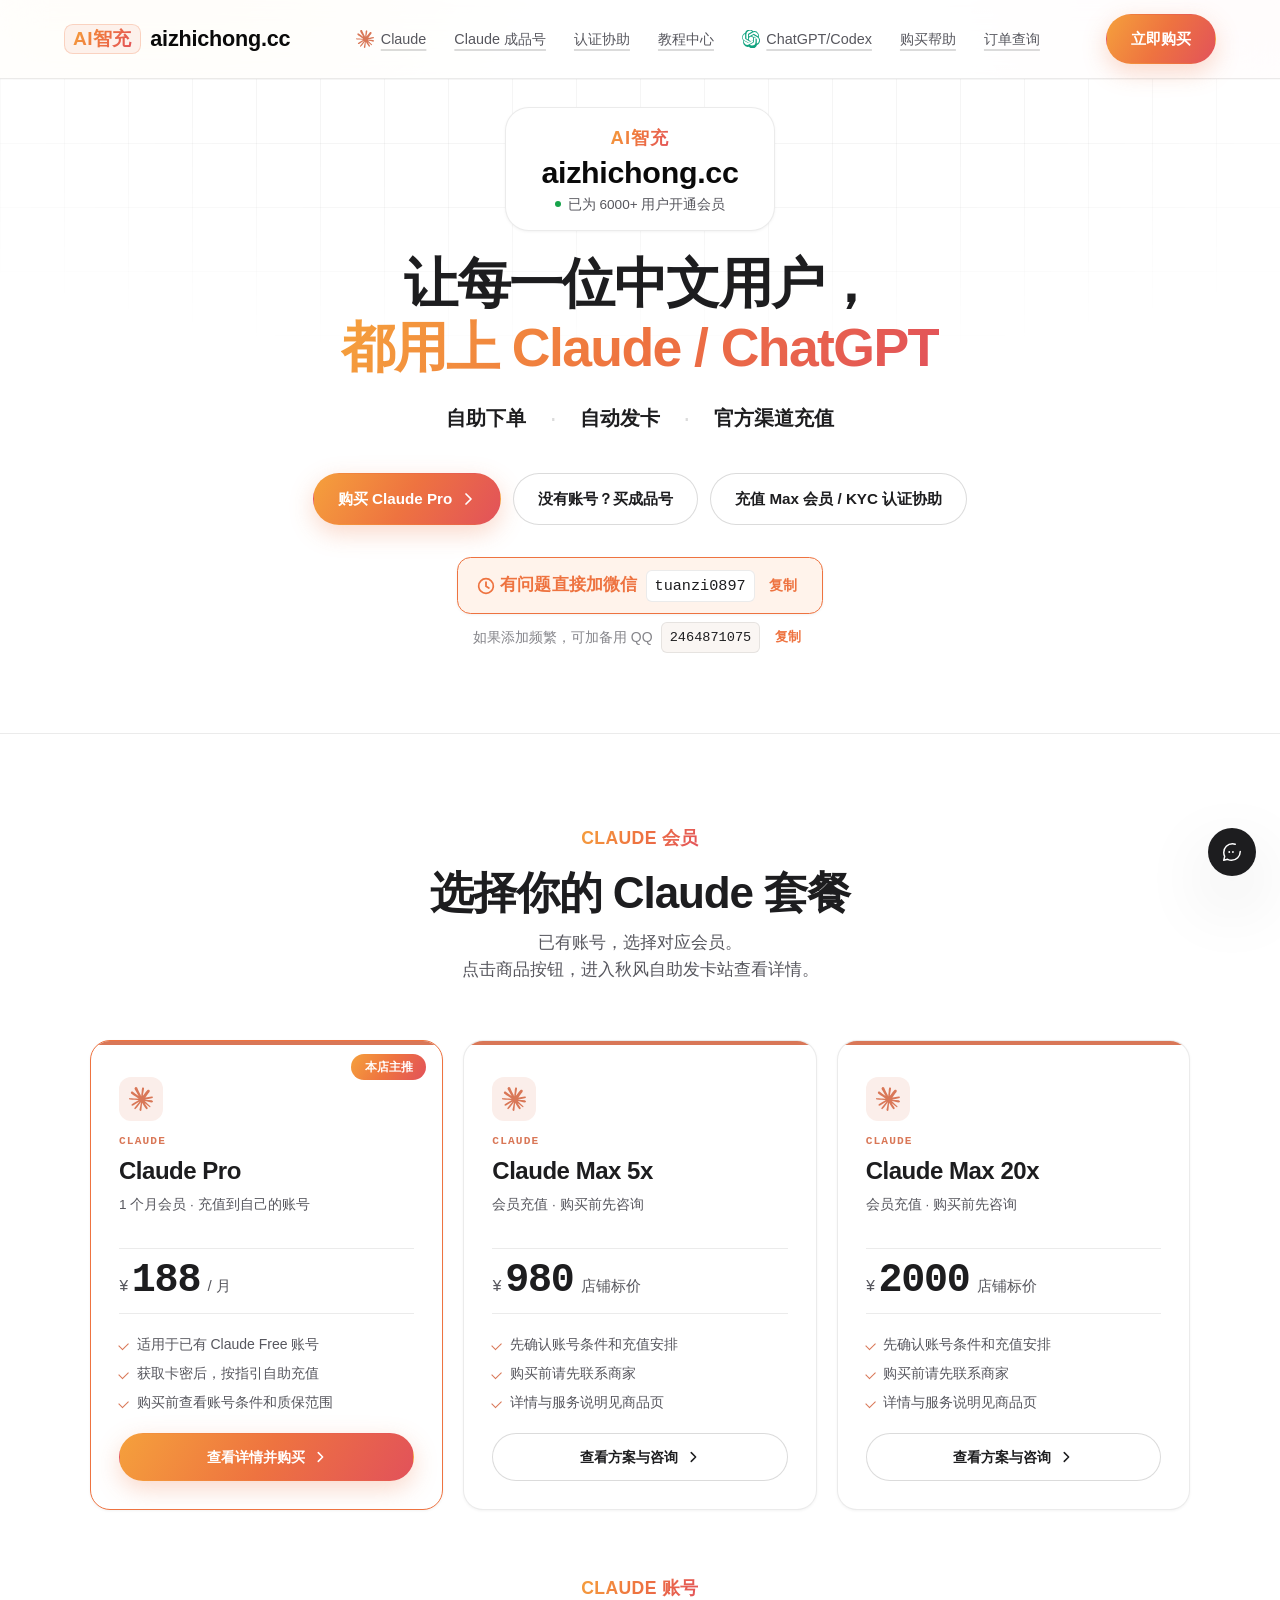
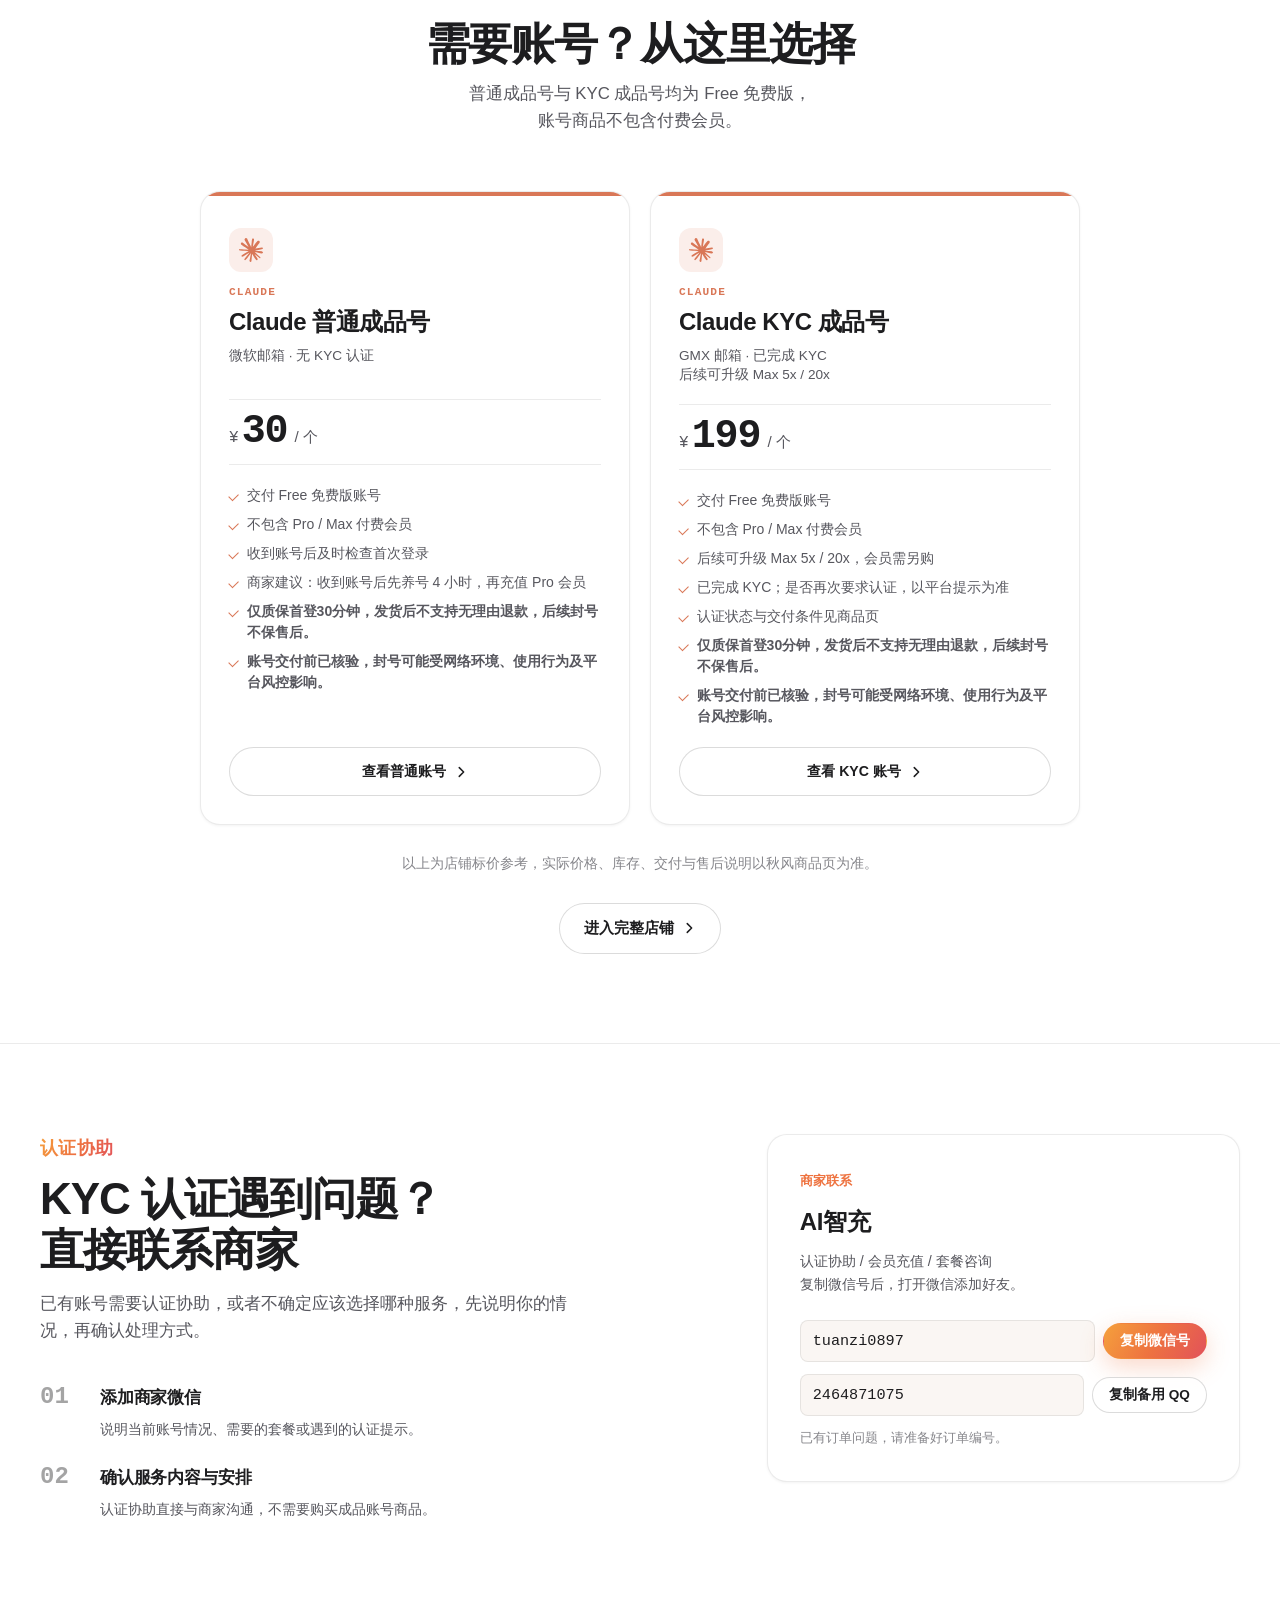
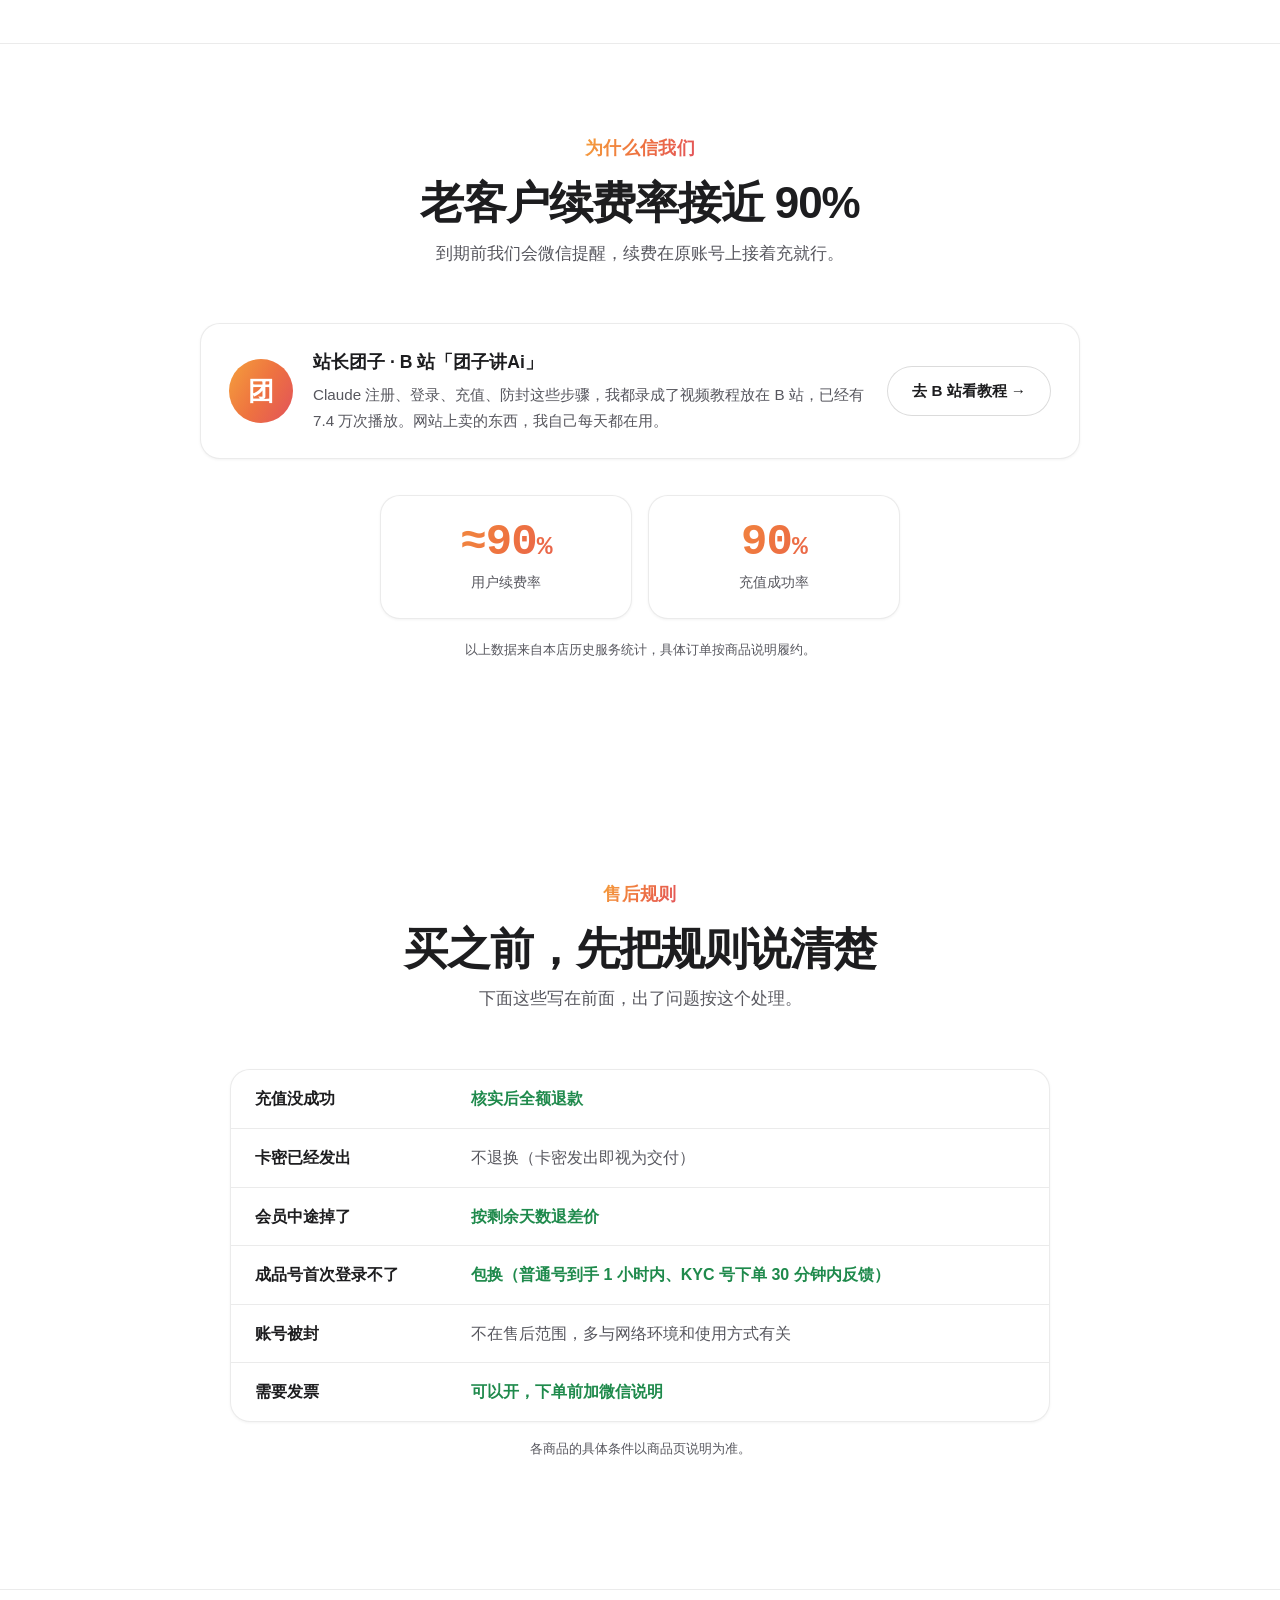
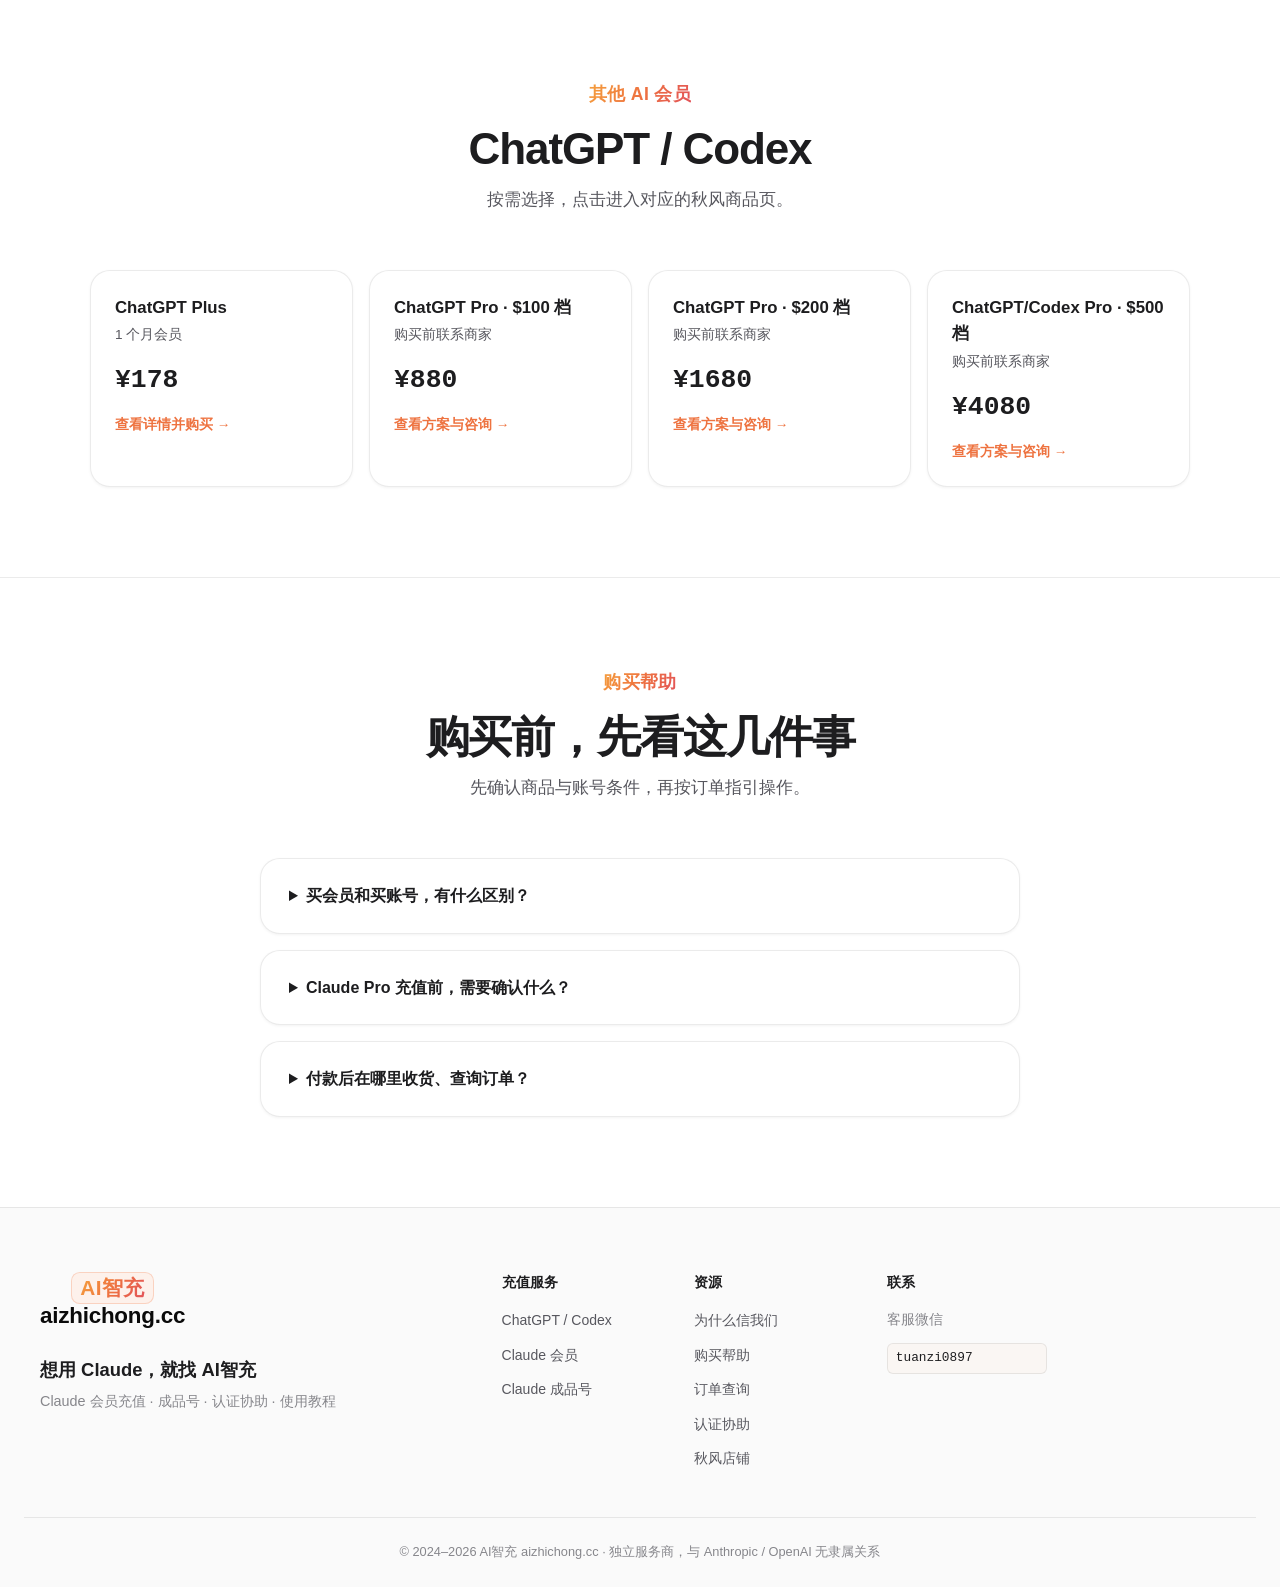
==== index.html @ aef0702d "AI智充首页改版：暖橙配色，新增站长介绍与售后规则" ====
<!doctype html><html lang="zh-CN"><head><meta charset="UTF-8"><meta name="viewport" content="width=device-width, initial-scale=1.0"><meta name="robots" content="index, follow"><title>AI智充 · Claude 会员充值与成品号</title><meta name="description" content="Claude 会员充值、成品账号与认证协助，选择商品后前往秋风自助发卡站。"><link rel="icon" href="favicon.svg" type="image/svg+xml"><link rel="stylesheet" href="site.css"><link rel="stylesheet" href="preview.css?v=20261019-claude-v2"><link rel="stylesheet" href="orange.css"><link rel="canonical" href="https://aizhichong.cc/"><meta property="og:title" content="Claude / ChatGPT / Codex 会员充值 · aizhichong.cc"><meta property="og:type" content="website"><meta property="og:locale" content="zh_CN"><meta name="theme-color" content="#D97757">

<!-- Google Analytics 4 -->
    <script async src="https://www.googletagmanager.com/gtag/js?id=G-NEC42D9JMV"></script>
    <script>
      window.dataLayer = window.dataLayer || [];
      function gtag(){dataLayer.push(arguments);}
      gtag('js', new Date());
      gtag('config', 'G-NEC42D9JMV');
    </script>
</head><body><nav class="nav-main" aria-label="主导航">
        <div class="nav-inner">
            <a href="./" class="nav-logo" aria-label="首页">
                <span class="nav-logo-text">
                    <span class="brand-badge"><span class="brand-ai66">AI智充</span></span>
                    <span class="site-domain site-domain--nav">aizhichong.cc</span>
                </span>
            </a>
            <div class="nav-links">
                <a href="#pricing" class="nav-ai nav-ai--claude"><span class="nav-ai-ico"><svg viewBox="0 0 24 24" fill="currentColor" fill-rule="evenodd" aria-hidden="true"><path d="M4.709 15.955l4.72-2.647.08-.23-.08-.128H9.2l-.79-.048-2.698-.073-2.339-.097-2.266-.122-.571-.121L0 11.784l.055-.352.48-.321.686.06 1.52.103 2.278.158 1.652.097 2.449.255h.389l.055-.157-.134-.098-.103-.097-2.358-1.596-2.552-1.688-1.336-.972-.724-.491-.364-.462-.158-1.008.656-.722.881.06.225.061.893.686 1.908 1.476 2.491 1.833.365.304.145-.103.019-.073-.164-.274-1.355-2.446-1.446-2.49-.644-1.032-.17-.619a2.97 2.97 0 01-.104-.729L6.283.134 6.696 0l.996.134.42.364.62 1.414 1.002 2.229 1.555 3.03.456.898.243.832.091.255h.158V9.01l.128-1.706.237-2.095.23-2.695.08-.76.376-.91.747-.492.584.28.48.685-.067.444-.286 1.851-.559 2.903-.364 1.942h.212l.243-.242.985-1.306 1.652-2.064.73-.82.85-.904.547-.431h1.033l.76 1.129-.34 1.166-1.064 1.347-.881 1.142-1.264 1.7-.79 1.36.073.11.188-.02 2.856-.606 1.543-.28 1.841-.315.833.388.091.395-.328.807-1.969.486-2.309.462-3.439.813-.042.03.049.061 1.549.146.662.036h1.622l3.02.225.79.522.474.638-.079.485-1.215.62-1.64-.389-3.829-.91-1.312-.329h-.182v.11l1.093 1.068 2.006 1.81 2.509 2.33.127.578-.322.455-.34-.049-2.205-1.657-.851-.747-1.926-1.62h-.128v.17l.444.649 2.345 3.521.122 1.08-.17.353-.608.213-.668-.122-1.374-1.925-1.415-2.167-1.143-1.943-.14.08-.674 7.254-.316.37-.729.28-.607-.461-.322-.747.322-1.476.389-1.924.315-1.53.286-1.9.17-.632-.012-.042-.14.018-1.434 1.967-2.18 2.945-1.726 1.845-.414.164-.717-.37.067-.662.401-.589 2.388-3.036 1.44-1.882.93-1.086-.006-.158h-.055L4.132 18.56l-1.13.146-.487-.456.061-.746.231-.243 1.908-1.312-.006.006z"></path></svg></span>Claude</a>
                <a href="#accounts">Claude 成品号</a>
                <a href="#contact">认证协助</a>
                <a href="https://aizhichong.cc/tutorial-preview" class="nav-tutorial">教程中心</a>
                <a href="#chatgpt" class="nav-ai nav-ai--chatgpt"><span class="nav-ai-ico"><svg viewBox="0 0 32 32" fill="none" aria-hidden="true"><path d="M29.71 13.09a8.43 8.43 0 0 0-.73-6.92 8.52 8.52 0 0 0-9.18-4.09 8.5 8.5 0 0 0-14.42 3.06A8.55 8.55 0 0 0 1.34 8.83a8.5 8.5 0 0 0 1.05 9.97 8.43 8.43 0 0 0 .73 6.92 8.52 8.52 0 0 0 9.18 4.09 8.49 8.49 0 0 0 6.4 2.85 8.51 8.51 0 0 0 8.02-5.91 8.55 8.55 0 0 0 4.04-3.69 8.5 8.5 0 0 0-1.05-9.97zM17.7 27.66a6.31 6.31 0 0 1-4.05-1.46l.2-.11 6.74-3.89a1.1 1.1 0 0 0 .55-.96V11.74l2.85 1.65a.1.1 0 0 1 .05.08v7.85a6.34 6.34 0 0 1-6.34 6.34zM4.07 23.04a6.31 6.31 0 0 1-.74-4.21l.2.12 6.74 3.89a1.1 1.1 0 0 0 1.1 0l8.23-4.75v3.29a.1.1 0 0 1-.04.09L12.74 25.4a6.34 6.34 0 0 1-8.67-2.36zM2.3 9.9a6.32 6.32 0 0 1 3.29-2.78v7.99a1.09 1.09 0 0 0 .55.95l8.2 4.73-2.85 1.65a.1.1 0 0 1-.09 0L4.59 18.5A6.34 6.34 0 0 1 2.3 9.9zm23.41 5.45-8.22-4.78L20.34 8.92a.1.1 0 0 1 .09 0l6.81 3.93a6.34 6.34 0 0 1-.95 11.45v-7.99a1.07 1.07 0 0 0-.58-.96zm2.84-4.27-.2-.13-6.73-3.92a1.1 1.1 0 0 0-1.1 0l-8.23 4.74V8.49a.1.1 0 0 1 .04-.09l6.83-3.93a6.34 6.34 0 0 1 9.42 6.57zm-17.85 5.86-2.85-1.64a.1.1 0 0 1-.05-.08v-7.85a6.34 6.34 0 0 1 10.4-4.86l-.2.11-6.75 3.89a1.1 1.1 0 0 0-.55.96zm1.55-3.34L15.91 11.4l3.66 2.11v4.22l-3.66 2.11-3.66-2.11z" fill="currentColor"></path></svg></span>ChatGPT/Codex</a>
                
                <a href="#guide" class="nav-link-extra">购买帮助</a>
                <a href="https://qfcc99.com/order" target="_blank" rel="noopener" class="nav-link-extra">订单查询</a>
            </div>
            <div class="nav-actions">
                <a href="https://qfcc99.com/shop/1FFA5W1G" data-shop-link="" target="_blank" rel="noopener" class="btn btn-primary-new">立即购买</a>
            </div>
        </div>
    </nav><main><section class="hero" id="hero">
        <div class="hero-grid grid-bg" aria-hidden="true"></div>
        <div class="hero-inner">
            <div class="hero-eyebrow hero-brandpill rise-in" style="animation-delay: 0.05s">
                <span class="hero-brandpill-name">AI智充</span>
                <span class="site-domain site-domain--hero">aizhichong.cc</span>
                <span class="hero-brandpill-meta"><span class="badge-dot"></span>已为 6000+ 用户开通会员</span>
            </div>
            <h1 class="hero-title rise-in" style="animation-delay: 0.15s">
                让每一位中文用户，<br>
                <span class="hero-title-accent">都用上 <span style="white-space:nowrap">Claude / ChatGPT</span></span>
            </h1>
            <p class="hero-meta rise-in" style="animation-delay: 0.3s">
                <strong>自助下单</strong>
                <span class="hero-meta-sep">·</span> <strong>自动发卡</strong>
                <span class="hero-meta-sep">·</span> <strong>官方渠道充值</strong>
            </p>
            <div class="hero-cta rise-in" style="animation-delay: 0.35s">
                <a href="https://qfcc99.com/item/z57odq" data-shop-link="" data-product="claude-pro" target="_blank" rel="noopener" class="btn btn-primary-new">
                    购买 Claude Pro
                    <svg width="16" height="16" viewBox="0 0 16 16" fill="none" aria-hidden="true"><path d="M6 3L11 8L6 13" stroke="currentColor" stroke-width="1.75" stroke-linecap="round" stroke-linejoin="round"></path></svg>
                </a>
                <a href="#accounts" class="btn btn-secondary-new">没有账号？买成品号</a>
                <a href="#pricing" class="btn btn-secondary-new">充值 Max 会员 / KYC 认证协助</a>
            </div>
            <p class="hero-contact hero-contact--alert rise-in" style="animation-delay: 0.55s">
                <span class="hero-contact-lead">
                    <svg width="18" height="18" viewBox="0 0 16 16" fill="none" aria-hidden="true"><circle cx="8" cy="8" r="6.5" stroke="currentColor" stroke-width="1.5"></circle><path d="M8 4.5V8.2L10.5 9.8" stroke="currentColor" stroke-width="1.6" stroke-linecap="round" stroke-linejoin="round"></path></svg>
                    有问题直接加微信
                </span>
                <code class="hero-wechat" data-wechat="">tuanzi0897</code>
                <button onclick="copyText(&#39;tuanzi0897&#39;)" class="hero-wechat-copy" aria-label="复制微信号">复制</button>
            </p>
            <p class="hero-contact rise-in" style="animation-delay: 0.6s">
                如果添加频繁，可加备用 QQ
                <code class="hero-wechat" data-backup-qq="">2464871075</code>
                <button onclick="copyBackupQQ()" class="hero-wechat-copy" aria-label="复制备用 QQ 号">复制</button>
            </p>
        </div>
    </section><section class="section pricing-section" id="pricing"><div class="section-inner"><div class="section-header"><span class="section-eyebrow">Claude 会员</span><h2 class="section-title">选择你的 Claude 套餐</h2><p class="section-desc">已有账号，选择对应会员。<br>点击商品按钮，进入秋风自助发卡站查看详情。</p></div><div class="portal-memberships"><article class="category-card category-card--claude portal-product portal-featured"><span class="pkg-badge">本店主推</span><div class="category-head"><div class="category-logo"><svg viewBox="0 0 24 24" fill="currentColor" fill-rule="evenodd" aria-hidden="true"><path d="M4.709 15.955l4.72-2.647.08-.23-.08-.128H9.2l-.79-.048-2.698-.073-2.339-.097-2.266-.122-.571-.121L0 11.784l.055-.352.48-.321.686.06 1.52.103 2.278.158 1.652.097 2.449.255h.389l.055-.157-.134-.098-.103-.097-2.358-1.596-2.552-1.688-1.336-.972-.724-.491-.364-.462-.158-1.008.656-.722.881.06.225.061.893.686 1.908 1.476 2.491 1.833.365.304.145-.103.019-.073-.164-.274-1.355-2.446-1.446-2.49-.644-1.032-.17-.619a2.97 2.97 0 01-.104-.729L6.283.134 6.696 0l.996.134.42.364.62 1.414 1.002 2.229 1.555 3.03.456.898.243.832.091.255h.158V9.01l.128-1.706.237-2.095.23-2.695.08-.76.376-.91.747-.492.584.28.48.685-.067.444-.286 1.851-.559 2.903-.364 1.942h.212l.243-.242.985-1.306 1.652-2.064.73-.82.85-.904.547-.431h1.033l.76 1.129-.34 1.166-1.064 1.347-.881 1.142-1.264 1.7-.79 1.36.073.11.188-.02 2.856-.606 1.543-.28 1.841-.315.833.388.091.395-.328.807-1.969.486-2.309.462-3.439.813-.042.03.049.061 1.549.146.662.036h1.622l3.02.225.79.522.474.638-.079.485-1.215.62-1.64-.389-3.829-.91-1.312-.329h-.182v.11l1.093 1.068 2.006 1.81 2.509 2.33.127.578-.322.455-.34-.049-2.205-1.657-.851-.747-1.926-1.62h-.128v.17l.444.649 2.345 3.521.122 1.08-.17.353-.608.213-.668-.122-1.374-1.925-1.415-2.167-1.143-1.943-.14.08-.674 7.254-.316.37-.729.28-.607-.461-.322-.747.322-1.476.389-1.924.315-1.53.286-1.9.17-.632-.012-.042-.14.018-1.434 1.967-2.18 2.945-1.726 1.845-.414.164-.717-.37.067-.662.401-.589 2.388-3.036 1.44-1.882.93-1.086-.006-.158h-.055L4.132 18.56l-1.13.146-.487-.456.061-.746.231-.243 1.908-1.312-.006.006z"></path></svg></div><span class="category-eyebrow">Claude</span><h3 class="category-name">Claude Pro</h3><p class="category-variants">1 个月会员 · 充值到自己的账号</p></div><div class="category-price"><span class="category-currency">¥</span><span class="category-amount num">188</span><span class="category-from">/ 月</span></div><ul class="category-feats"><li>适用于已有 Claude Free 账号</li><li>获取卡密后，按指引自助充值</li><li>购买前查看账号条件和质保范围</li></ul><a href="https://qfcc99.com/item/z57odq" data-shop-link="" data-product="claude-pro" target="_blank" rel="noopener noreferrer" class="btn btn-primary-new">查看详情并购买<svg width="14" height="14" viewBox="0 0 16 16" fill="none" aria-hidden="true"><path d="M6 3L11 8L6 13" stroke="currentColor" stroke-width="1.75" stroke-linecap="round" stroke-linejoin="round"></path></svg></a></article><article class="category-card category-card--claude portal-product"><div class="category-head"><div class="category-logo"><svg viewBox="0 0 24 24" fill="currentColor" fill-rule="evenodd" aria-hidden="true"><path d="M4.709 15.955l4.72-2.647.08-.23-.08-.128H9.2l-.79-.048-2.698-.073-2.339-.097-2.266-.122-.571-.121L0 11.784l.055-.352.48-.321.686.06 1.52.103 2.278.158 1.652.097 2.449.255h.389l.055-.157-.134-.098-.103-.097-2.358-1.596-2.552-1.688-1.336-.972-.724-.491-.364-.462-.158-1.008.656-.722.881.06.225.061.893.686 1.908 1.476 2.491 1.833.365.304.145-.103.019-.073-.164-.274-1.355-2.446-1.446-2.49-.644-1.032-.17-.619a2.97 2.97 0 01-.104-.729L6.283.134 6.696 0l.996.134.42.364.62 1.414 1.002 2.229 1.555 3.03.456.898.243.832.091.255h.158V9.01l.128-1.706.237-2.095.23-2.695.08-.76.376-.91.747-.492.584.28.48.685-.067.444-.286 1.851-.559 2.903-.364 1.942h.212l.243-.242.985-1.306 1.652-2.064.73-.82.85-.904.547-.431h1.033l.76 1.129-.34 1.166-1.064 1.347-.881 1.142-1.264 1.7-.79 1.36.073.11.188-.02 2.856-.606 1.543-.28 1.841-.315.833.388.091.395-.328.807-1.969.486-2.309.462-3.439.813-.042.03.049.061 1.549.146.662.036h1.622l3.02.225.79.522.474.638-.079.485-1.215.62-1.64-.389-3.829-.91-1.312-.329h-.182v.11l1.093 1.068 2.006 1.81 2.509 2.33.127.578-.322.455-.34-.049-2.205-1.657-.851-.747-1.926-1.62h-.128v.17l.444.649 2.345 3.521.122 1.08-.17.353-.608.213-.668-.122-1.374-1.925-1.415-2.167-1.143-1.943-.14.08-.674 7.254-.316.37-.729.28-.607-.461-.322-.747.322-1.476.389-1.924.315-1.53.286-1.9.17-.632-.012-.042-.14.018-1.434 1.967-2.18 2.945-1.726 1.845-.414.164-.717-.37.067-.662.401-.589 2.388-3.036 1.44-1.882.93-1.086-.006-.158h-.055L4.132 18.56l-1.13.146-.487-.456.061-.746.231-.243 1.908-1.312-.006.006z"></path></svg></div><span class="category-eyebrow">Claude</span><h3 class="category-name">Claude Max 5x</h3><p class="category-variants">会员充值 · 购买前先咨询</p></div><div class="category-price"><span class="category-currency">¥</span><span class="category-amount num">980</span><span class="category-from">店铺标价</span></div><ul class="category-feats"><li>先确认账号条件和充值安排</li><li>购买前请先联系商家</li><li>详情与服务说明见商品页</li></ul><a href="https://qfcc99.com/item/gil6m5" data-shop-link="" data-product="claude-max5" target="_blank" rel="noopener noreferrer" class="btn btn-secondary-new">查看方案与咨询<svg width="14" height="14" viewBox="0 0 16 16" fill="none" aria-hidden="true"><path d="M6 3L11 8L6 13" stroke="currentColor" stroke-width="1.75" stroke-linecap="round" stroke-linejoin="round"></path></svg></a></article><article class="category-card category-card--claude portal-product"><div class="category-head"><div class="category-logo"><svg viewBox="0 0 24 24" fill="currentColor" fill-rule="evenodd" aria-hidden="true"><path d="M4.709 15.955l4.72-2.647.08-.23-.08-.128H9.2l-.79-.048-2.698-.073-2.339-.097-2.266-.122-.571-.121L0 11.784l.055-.352.48-.321.686.06 1.52.103 2.278.158 1.652.097 2.449.255h.389l.055-.157-.134-.098-.103-.097-2.358-1.596-2.552-1.688-1.336-.972-.724-.491-.364-.462-.158-1.008.656-.722.881.06.225.061.893.686 1.908 1.476 2.491 1.833.365.304.145-.103.019-.073-.164-.274-1.355-2.446-1.446-2.49-.644-1.032-.17-.619a2.97 2.97 0 01-.104-.729L6.283.134 6.696 0l.996.134.42.364.62 1.414 1.002 2.229 1.555 3.03.456.898.243.832.091.255h.158V9.01l.128-1.706.237-2.095.23-2.695.08-.76.376-.91.747-.492.584.28.48.685-.067.444-.286 1.851-.559 2.903-.364 1.942h.212l.243-.242.985-1.306 1.652-2.064.73-.82.85-.904.547-.431h1.033l.76 1.129-.34 1.166-1.064 1.347-.881 1.142-1.264 1.7-.79 1.36.073.11.188-.02 2.856-.606 1.543-.28 1.841-.315.833.388.091.395-.328.807-1.969.486-2.309.462-3.439.813-.042.03.049.061 1.549.146.662.036h1.622l3.02.225.79.522.474.638-.079.485-1.215.62-1.64-.389-3.829-.91-1.312-.329h-.182v.11l1.093 1.068 2.006 1.81 2.509 2.33.127.578-.322.455-.34-.049-2.205-1.657-.851-.747-1.926-1.62h-.128v.17l.444.649 2.345 3.521.122 1.08-.17.353-.608.213-.668-.122-1.374-1.925-1.415-2.167-1.143-1.943-.14.08-.674 7.254-.316.37-.729.28-.607-.461-.322-.747.322-1.476.389-1.924.315-1.53.286-1.9.17-.632-.012-.042-.14.018-1.434 1.967-2.18 2.945-1.726 1.845-.414.164-.717-.37.067-.662.401-.589 2.388-3.036 1.44-1.882.93-1.086-.006-.158h-.055L4.132 18.56l-1.13.146-.487-.456.061-.746.231-.243 1.908-1.312-.006.006z"></path></svg></div><span class="category-eyebrow">Claude</span><h3 class="category-name">Claude Max 20x</h3><p class="category-variants">会员充值 · 购买前先咨询</p></div><div class="category-price"><span class="category-currency">¥</span><span class="category-amount num">2000</span><span class="category-from">店铺标价</span></div><ul class="category-feats"><li>先确认账号条件和充值安排</li><li>购买前请先联系商家</li><li>详情与服务说明见商品页</li></ul><a href="https://qfcc99.com/item/7tq4h5" data-shop-link="" data-product="claude-max20" target="_blank" rel="noopener noreferrer" class="btn btn-secondary-new">查看方案与咨询<svg width="14" height="14" viewBox="0 0 16 16" fill="none" aria-hidden="true"><path d="M6 3L11 8L6 13" stroke="currentColor" stroke-width="1.75" stroke-linecap="round" stroke-linejoin="round"></path></svg></a></article></div><div class="section-header portal-account-heading" id="accounts"><span class="section-eyebrow">Claude 账号</span><h2 class="section-title">需要账号？从这里选择</h2><p class="section-desc">普通成品号与 KYC 成品号均为 Free 免费版，<br>账号商品不包含付费会员。</p></div><div class="portal-accounts"><article class="category-card category-card--claude portal-product"><div class="category-head"><div class="category-logo"><svg viewBox="0 0 24 24" fill="currentColor" fill-rule="evenodd" aria-hidden="true"><path d="M4.709 15.955l4.72-2.647.08-.23-.08-.128H9.2l-.79-.048-2.698-.073-2.339-.097-2.266-.122-.571-.121L0 11.784l.055-.352.48-.321.686.06 1.52.103 2.278.158 1.652.097 2.449.255h.389l.055-.157-.134-.098-.103-.097-2.358-1.596-2.552-1.688-1.336-.972-.724-.491-.364-.462-.158-1.008.656-.722.881.06.225.061.893.686 1.908 1.476 2.491 1.833.365.304.145-.103.019-.073-.164-.274-1.355-2.446-1.446-2.49-.644-1.032-.17-.619a2.97 2.97 0 01-.104-.729L6.283.134 6.696 0l.996.134.42.364.62 1.414 1.002 2.229 1.555 3.03.456.898.243.832.091.255h.158V9.01l.128-1.706.237-2.095.23-2.695.08-.76.376-.91.747-.492.584.28.48.685-.067.444-.286 1.851-.559 2.903-.364 1.942h.212l.243-.242.985-1.306 1.652-2.064.73-.82.85-.904.547-.431h1.033l.76 1.129-.34 1.166-1.064 1.347-.881 1.142-1.264 1.7-.79 1.36.073.11.188-.02 2.856-.606 1.543-.28 1.841-.315.833.388.091.395-.328.807-1.969.486-2.309.462-3.439.813-.042.03.049.061 1.549.146.662.036h1.622l3.02.225.79.522.474.638-.079.485-1.215.62-1.64-.389-3.829-.91-1.312-.329h-.182v.11l1.093 1.068 2.006 1.81 2.509 2.33.127.578-.322.455-.34-.049-2.205-1.657-.851-.747-1.926-1.62h-.128v.17l.444.649 2.345 3.521.122 1.08-.17.353-.608.213-.668-.122-1.374-1.925-1.415-2.167-1.143-1.943-.14.08-.674 7.254-.316.37-.729.28-.607-.461-.322-.747.322-1.476.389-1.924.315-1.53.286-1.9.17-.632-.012-.042-.14.018-1.434 1.967-2.18 2.945-1.726 1.845-.414.164-.717-.37.067-.662.401-.589 2.388-3.036 1.44-1.882.93-1.086-.006-.158h-.055L4.132 18.56l-1.13.146-.487-.456.061-.746.231-.243 1.908-1.312-.006.006z"></path></svg></div><span class="category-eyebrow">Claude</span><h3 class="category-name">Claude 普通成品号</h3><p class="category-variants">微软邮箱 · 无 KYC 认证</p></div><div class="category-price"><span class="category-currency">¥</span><span class="category-amount num">30</span><span class="category-from">/ 个</span></div><ul class="category-feats"><li>交付 Free 免费版账号</li><li>不包含 Pro / Max 付费会员</li><li>收到账号后及时检查首次登录</li><li>商家建议：收到账号后先养号 4 小时，再充值 Pro 会员</li><li><strong>仅质保首登30分钟，发货后不支持无理由退款，后续封号不保售后。</strong></li><li><strong>账号交付前已核验，封号可能受网络环境、使用行为及平台风控影响。</strong></li></ul><a href="https://qfcc99.com/item/ldsz0d" data-shop-link="" data-product="claude-free" target="_blank" rel="noopener noreferrer" class="btn btn-secondary-new">查看普通账号<svg width="14" height="14" viewBox="0 0 16 16" fill="none" aria-hidden="true"><path d="M6 3L11 8L6 13" stroke="currentColor" stroke-width="1.75" stroke-linecap="round" stroke-linejoin="round"></path></svg></a></article><article class="category-card category-card--claude portal-product"><div class="category-head"><div class="category-logo"><svg viewBox="0 0 24 24" fill="currentColor" fill-rule="evenodd" aria-hidden="true"><path d="M4.709 15.955l4.72-2.647.08-.23-.08-.128H9.2l-.79-.048-2.698-.073-2.339-.097-2.266-.122-.571-.121L0 11.784l.055-.352.48-.321.686.06 1.52.103 2.278.158 1.652.097 2.449.255h.389l.055-.157-.134-.098-.103-.097-2.358-1.596-2.552-1.688-1.336-.972-.724-.491-.364-.462-.158-1.008.656-.722.881.06.225.061.893.686 1.908 1.476 2.491 1.833.365.304.145-.103.019-.073-.164-.274-1.355-2.446-1.446-2.49-.644-1.032-.17-.619a2.97 2.97 0 01-.104-.729L6.283.134 6.696 0l.996.134.42.364.62 1.414 1.002 2.229 1.555 3.03.456.898.243.832.091.255h.158V9.01l.128-1.706.237-2.095.23-2.695.08-.76.376-.91.747-.492.584.28.48.685-.067.444-.286 1.851-.559 2.903-.364 1.942h.212l.243-.242.985-1.306 1.652-2.064.73-.82.85-.904.547-.431h1.033l.76 1.129-.34 1.166-1.064 1.347-.881 1.142-1.264 1.7-.79 1.36.073.11.188-.02 2.856-.606 1.543-.28 1.841-.315.833.388.091.395-.328.807-1.969.486-2.309.462-3.439.813-.042.03.049.061 1.549.146.662.036h1.622l3.02.225.79.522.474.638-.079.485-1.215.62-1.64-.389-3.829-.91-1.312-.329h-.182v.11l1.093 1.068 2.006 1.81 2.509 2.33.127.578-.322.455-.34-.049-2.205-1.657-.851-.747-1.926-1.62h-.128v.17l.444.649 2.345 3.521.122 1.08-.17.353-.608.213-.668-.122-1.374-1.925-1.415-2.167-1.143-1.943-.14.08-.674 7.254-.316.37-.729.28-.607-.461-.322-.747.322-1.476.389-1.924.315-1.53.286-1.9.17-.632-.012-.042-.14.018-1.434 1.967-2.18 2.945-1.726 1.845-.414.164-.717-.37.067-.662.401-.589 2.388-3.036 1.44-1.882.93-1.086-.006-.158h-.055L4.132 18.56l-1.13.146-.487-.456.061-.746.231-.243 1.908-1.312-.006.006z"></path></svg></div><span class="category-eyebrow">Claude</span><h3 class="category-name">Claude KYC 成品号</h3><p class="category-variants">GMX 邮箱 · 已完成 KYC<br>后续可升级 Max 5x / 20x</p></div><div class="category-price"><span class="category-currency">¥</span><span class="category-amount num">199</span><span class="category-from">/ 个</span></div><ul class="category-feats"><li>交付 Free 免费版账号</li><li>不包含 Pro / Max 付费会员</li><li>后续可升级 Max 5x / 20x，会员需另购</li><li>已完成 KYC；是否再次要求认证，以平台提示为准</li><li>认证状态与交付条件见商品页</li><li><strong>仅质保首登30分钟，发货后不支持无理由退款，后续封号不保售后。</strong></li><li><strong>账号交付前已核验，封号可能受网络环境、使用行为及平台风控影响。</strong></li></ul><a href="https://qfcc99.com/item/n81hc5" data-shop-link="" data-product="claude-kyc" target="_blank" rel="noopener noreferrer" class="btn btn-secondary-new">查看 KYC 账号<svg width="14" height="14" viewBox="0 0 16 16" fill="none" aria-hidden="true"><path d="M6 3L11 8L6 13" stroke="currentColor" stroke-width="1.75" stroke-linecap="round" stroke-linejoin="round"></path></svg></a></article></div><p class="pkg-note">以上为店铺标价参考，实际价格、库存、交付与售后说明以秋风商品页为准。</p><div class="portal-shop-link"><a class="btn btn-secondary-new" href="https://qfcc99.com/shop/1FFA5W1G" data-shop-link="" target="_blank" rel="noopener noreferrer">进入完整店铺 <svg width="14" height="14" viewBox="0 0 16 16" fill="none" aria-hidden="true"><path d="M6 3L11 8L6 13" stroke="currentColor" stroke-width="1.75" stroke-linecap="round" stroke-linejoin="round"></path></svg></a></div></div></section><section class="section trust-section" id="contact"><div class="section-inner"><div class="trust-layout"><div class="trust-main"><span class="section-eyebrow">认证协助</span><h2 class="section-title">KYC 认证遇到问题？<br>直接联系商家</h2><p class="section-desc portal-left">已有账号需要认证协助，或者不确定应该选择哪种服务，先说明你的情况，再确认处理方式。</p><div class="trust-steps"><div class="trust-step"><span class="trust-step-num num">01</span><div><h3 class="trust-step-title">添加商家微信</h3><p class="trust-step-desc">说明当前账号情况、需要的套餐或遇到的认证提示。</p></div></div><div class="trust-step"><span class="trust-step-num num">02</span><div><h3 class="trust-step-title">确认服务内容与安排</h3><p class="trust-step-desc">认证协助直接与商家沟通，不需要购买成品账号商品。</p></div></div></div></div><aside class="trust-aside"><div class="contact-card"><div class="contact-card-header"><span class="contact-card-eyebrow">商家联系</span><h3 class="contact-card-title">AI智充</h3></div><p class="contact-card-desc">认证协助 / 会员充值 / 套餐咨询<br>复制微信号后，打开微信添加好友。</p><div class="contact-wechat-row"><code class="contact-wechat-id" data-wechat="">tuanzi0897</code><button type="button" onclick="copyWechat()" class="btn btn-primary-new contact-copy-btn">复制微信号</button></div><div class="contact-wechat-row"><code class="contact-wechat-id" data-backup-qq="">2464871075</code><button type="button" onclick="copyBackupQQ()" class="btn btn-secondary-new contact-copy-btn">复制备用 QQ</button></div><p class="contact-card-tip">已有订单问题，请准备好订单编号。</p></div></aside></div></div></section><section class="section reviews-section" id="reviews">
        <div class="section-inner">
            <div class="section-header">
                <span class="section-eyebrow">为什么信我们</span>
                <h2 class="section-title">老客户续费率接近 90%</h2>
                <p class="section-desc">到期前我们会微信提醒，续费在原账号上接着充就行。</p>
            </div>
            <div class="about-card">
                <div class="about-avatar" aria-hidden="true">团</div>
                <div class="about-text">
                    <div class="about-name">站长团子 · B 站「团子讲Ai」</div>
                    <p>Claude 注册、登录、充值、防封这些步骤，我都录成了视频教程放在 B 站，已经有 7.4 万次播放。网站上卖的东西，我自己每天都在用。</p>
                </div>
                <a href="https://space.bilibili.com/636304800" target="_blank" rel="noopener" class="btn btn-secondary-new about-btn">去 B 站看教程 →</a>
            </div>
            <div class="review-stats" style="grid-template-columns:repeat(2,minmax(0,1fr));max-width:520px">
                <div class="review-stat">
                    <div class="review-stat-num">≈90<span style="font-size:0.6em">%</span></div>
                    <div class="review-stat-label">用户续费率</div>
                </div>
                <div class="review-stat">
                    <div class="review-stat-num">90<span style="font-size:0.6em">%</span></div>
                    <div class="review-stat-label">充值成功率</div>
                </div>
            </div>
            <p class="portal-stats-note">以上数据来自本店历史服务统计，具体订单按商品说明履约。</p>
            </div>
    </section>
<section class="section rules-section" id="rules">
        <div class="section-inner">
            <div class="section-header">
                <span class="section-eyebrow">售后规则</span>
                <h2 class="section-title">买之前，先把规则说清楚</h2>
                <p class="section-desc">下面这些写在前面，出了问题按这个处理。</p>
            </div>
            <div class="rules-table">
                <div class="rules-row"><span class="rules-k">充值没成功</span><span class="rules-v ok">核实后全额退款</span></div>
                <div class="rules-row"><span class="rules-k">卡密已经发出</span><span class="rules-v">不退换（卡密发出即视为交付）</span></div>
                <div class="rules-row"><span class="rules-k">会员中途掉了</span><span class="rules-v ok">按剩余天数退差价</span></div>
                <div class="rules-row"><span class="rules-k">成品号首次登录不了</span><span class="rules-v ok">包换（普通号到手 1 小时内、KYC 号下单 30 分钟内反馈）</span></div>
                <div class="rules-row"><span class="rules-k">账号被封</span><span class="rules-v">不在售后范围，多与网络环境和使用方式有关</span></div>
                <div class="rules-row"><span class="rules-k">需要发票</span><span class="rules-v ok">可以开，下单前加微信说明</span></div>
            </div>
            <p class="portal-stats-note" style="margin-top:1rem">各商品的具体条件以商品页说明为准。</p>
        </div>
    </section>

<section class="section portal-divider" id="chatgpt"><div class="section-inner"><div class="section-header"><span class="section-eyebrow">其他 AI 会员</span><h2 class="section-title">ChatGPT / Codex</h2><p class="section-desc">按需选择，点击进入对应的秋风商品页。</p></div><div class="more-grid"><a class="more-card" href="https://qfcc99.com/item/dog8xn" data-shop-link="" data-product="chatgpt-plus" target="_blank" rel="noopener noreferrer"><div class="more-card-name">ChatGPT Plus</div><div class="more-card-desc">1 个月会员</div><div class="portal-gpt-price num">¥178</div><div class="more-card-link">查看详情并购买 →</div></a><a class="more-card" href="https://qfcc99.com/item/luc4g6" data-shop-link="" data-product="chatgpt-pro100" target="_blank" rel="noopener noreferrer"><div class="more-card-name">ChatGPT Pro · $100 档</div><div class="more-card-desc">购买前联系商家</div><div class="portal-gpt-price num">¥880</div><div class="more-card-link">查看方案与咨询 →</div></a><a class="more-card" href="https://qfcc99.com/item/18uj8d" data-shop-link="" data-product="chatgpt-pro200" target="_blank" rel="noopener noreferrer"><div class="more-card-name">ChatGPT Pro · $200 档</div><div class="more-card-desc">购买前联系商家</div><div class="portal-gpt-price num">¥1680</div><div class="more-card-link">查看方案与咨询 →</div></a><a class="more-card" href="https://qfcc99.com/item/n4eeii" data-shop-link="" data-product="chatgpt-pro500" target="_blank" rel="noopener noreferrer"><div class="more-card-name">ChatGPT/Codex Pro · $500 档</div><div class="more-card-desc">购买前联系商家</div><div class="portal-gpt-price num">¥4080</div><div class="more-card-link">查看方案与咨询 →</div></a></div></div></section><section class="section portal-divider" id="guide"><div class="section-inner"><div class="section-header"><span class="section-eyebrow">购买帮助</span><h2 class="section-title">购买前，先看这几件事</h2><p class="section-desc">先确认商品与账号条件，再按订单指引操作。</p></div><div class="qa-list"><details class="qa-item"><summary class="qa-q">买会员和买账号，有什么区别？</summary><p class="qa-a">会员充值用于符合条件的现有账号；成品号交付的是账号。这里的两款 Claude 账号都是 Free 免费版，不包含 Pro 或 Max 会员。认证协助直接联系商家。</p></details><details class="qa-item"><summary class="qa-q">Claude Pro 充值前，需要确认什么？</summary><p class="qa-a">请先确认已有 Claude 账号、能够正常访问 Claude，且账号目前为 Free 免费状态。当前商品不支持在已有会员状态下叠加充值，购买前请完整阅读商品条件与质保说明。</p></details><details class="qa-item"><summary class="qa-q">付款后在哪里收货、查询订单？</summary><p class="qa-a">下单与交付在秋风自助发卡站完成。请保存订单信息，按订单中的卡密或交付指引操作；遇到异常时，准备好订单编号与错误截图联系商家。</p></details></div></div></section></main><footer class="footer-main">
        <div class="footer-inner">
            <div class="footer-brand">
                <a href="./" class="footer-logo">
                    <span class="footer-logo-text">
                        <span class="brand-badge"><span class="brand-ai66">AI智充</span></span>
                        <span class="site-domain site-domain--footer">aizhichong.cc</span>
                    </span>
                </a>
                <p class="footer-slogan">想用 Claude，就找 AI智充</p><p class="footer-tagline">Claude 会员充值 · 成品号 · 认证协助 · 使用教程</p>
            </div>
            <nav class="footer-cols" aria-label="Footer 导航">
                <div class="footer-col">
                    <h4 class="footer-col-title">充值服务</h4>
                    <a href="#chatgpt">ChatGPT / Codex</a>
                    <a href="#pricing">Claude 会员</a>
                    <a href="#accounts">Claude 成品号</a>
                </div>
                <div class="footer-col">
                    <h4 class="footer-col-title">资源</h4>
                    <a href="#reviews">为什么信我们</a>
                    <a href="#guide">购买帮助</a>
                    <a href="https://qfcc99.com/order" target="_blank" rel="noopener">订单查询</a>
                    <a href="#contact">认证协助</a>
                    <a href="https://qfcc99.com/shop/1FFA5W1G" target="_blank" rel="noopener">秋风店铺</a>
                </div>
                
                <div class="footer-col">
                    <h4 class="footer-col-title">联系</h4>
                    <span class="footer-contact-static">客服微信</span>
                    <code class="footer-wechat" data-wechat="">tuanzi0897</code>
                </div>
            </nav>
        </div>
        <div class="footer-bottom">
            <div class="footer-bottom-inner">
                <p>© 2024–2026 AI智充 aizhichong.cc · 独立服务商，与 Anthropic / OpenAI 无隶属关系</p>
            </div>
        </div>
    </footer><button onclick="copyWechat()" class="floating-cs" title="点击复制客服微信" aria-label="联系客服">
        <svg viewBox="0 0 24 24" fill="none" aria-hidden="true"><path d="M21 11.5C21 16.7467 16.7467 21 11.5 21C9.97056 21 8.52604 20.6395 7.24676 20.0006L3 21L4.0119 16.7868C3.36178 15.5037 3 14.0461 3 12.5C3 7.25329 7.25329 3 12.5 3C13.5 3 14.5 3.2 15.5 3.5" stroke="currentColor" stroke-width="1.6" stroke-linecap="round" stroke-linejoin="round"></path><circle cx="9" cy="12" r="1" fill="currentColor"></circle><circle cx="13" cy="12" r="1" fill="currentColor"></circle></svg>
    </button><script src="site.js?v=20261019-claude-v2"></script></body></html>
---- site.css ----
/* ===================================================================
           设计系统  —— Stripe / Linear / Anthropic 风格
        =================================================================== */
        :root {
            /* 配色 - 暖白底 + 单一冷蓝强调色 */
            --color-bg: #FAFAF9;
            --color-bg-card: #FFFFFF;
            --color-bg-elev: #F5F5F4;
            --color-text: #0A0A0A;
            --color-text-muted: #525252;
            --color-text-soft: #737373;
            --color-border: #E7E5E4;
            --color-border-strong: #D6D3D1;
            --color-accent: #2563EB;
            --color-accent-hover: #1D4ED8;
            --color-accent-soft: #EFF6FF;
            --color-success: #16A34A;
            --color-price: #DC2626;
            --footer-bg: #0A0A0A;

            /* 字体栈 */
            --font-display: "Bricolage Grotesque", "PingFang SC", "Source Han Sans CN", -apple-system, BlinkMacSystemFont, sans-serif;
            --font-serif: "Fraunces", "Source Han Serif SC", "Songti SC", Georgia, serif;
            --font-body: "Plus Jakarta Sans", "PingFang SC", "Source Han Sans CN", -apple-system, BlinkMacSystemFont, sans-serif;
            --font-mono: "Geist Mono", "JetBrains Mono", ui-monospace, "SF Mono", monospace;

            /* 阴影 */
            --shadow-sm: 0 1px 2px rgba(10, 10, 10, 0.04);
            --shadow-md: 0 4px 12px rgba(10, 10, 10, 0.06);
            --shadow-lg: 0 12px 32px rgba(10, 10, 10, 0.08);

            --section-y: clamp(4rem, 10vh, 8rem);
        }

        /* 暗黑模式配色（点击月亮图标生效） */
        html.dark {
            --color-bg: #0A0A0A;
            --color-bg-card: #18181B;
            --color-bg-elev: #1F1F23;
            --color-text: #FAFAFA;
            --color-text-muted: #A1A1AA;
            --color-text-soft: #71717A;
            --color-border: #27272A;
            --color-border-strong: #3F3F46;
            --color-accent: #60A5FA;
            --color-accent-hover: #93C5FD;
            --color-accent-soft: #1E293B;
            --footer-bg: #000000;
        }

        * { box-sizing: border-box; margin: 0; padding: 0; }

        html {
            font-family: var(--font-body);
            scroll-behavior: smooth;
            -webkit-font-smoothing: antialiased;
            -moz-osx-font-smoothing: grayscale;
            text-rendering: optimizeLegibility;
        }

        body {
            line-height: 1.6;
            color: var(--color-text);
            background-color: var(--color-bg);
            overflow-x: hidden;
            transition: background-color 0.3s, color 0.3s;
        }

        h1, h2, h3 {
            font-family: var(--font-display);
            letter-spacing: -0.02em;
            color: var(--color-text);
        }

        .num {
            font-family: var(--font-mono);
            font-variant-numeric: tabular-nums;
            font-feature-settings: "tnum";
        }

        /* === 按钮 === */
        .btn {
            display: inline-flex;
            align-items: center;
            gap: 0.5rem;
            padding: 0.75rem 1.5rem;
            border-radius: 0.625rem;
            font-weight: 600;
            font-size: 0.95rem;
            transition: all 0.2s cubic-bezier(0.4, 0, 0.2, 1);
            text-decoration: none;
            border: 1px solid transparent;
            cursor: pointer;
            white-space: nowrap;
            font-family: var(--font-body);
        }
        .btn-primary-new {
            background: var(--color-text);
            color: var(--color-bg);
            box-shadow: var(--shadow-sm);
        }
        .btn-primary-new:hover {
            background: var(--color-accent);
            color: #fff;
            transform: translateY(-1px);
            box-shadow: var(--shadow-md);
        }
        .btn-secondary-new {
            background: transparent;
            color: var(--color-text);
            border-color: var(--color-border-strong);
        }
        .btn-secondary-new:hover {
            background: var(--color-bg-elev);
            border-color: var(--color-text);
        }

        /* === 入场动画 === */
        @keyframes rise-in {
            from { opacity: 0; transform: translateY(12px); }
            to { opacity: 1; transform: translateY(0); }
        }
        .rise-in { animation: rise-in 0.6s cubic-bezier(0.4, 0, 0.2, 1) backwards; }

        /* === 网格背景 === */
        .grid-bg {
            background-image:
                linear-gradient(var(--color-border) 1px, transparent 1px),
                linear-gradient(to right, var(--color-border) 1px, transparent 1px);
            background-size: 64px 64px;
            -webkit-mask-image: radial-gradient(ellipse 80% 50% at 50% 0%, black 40%, transparent 90%);
            mask-image: radial-gradient(ellipse 80% 50% at 50% 0%, black 40%, transparent 90%);
        }

        .badge-dot { width: 6px; height: 6px; border-radius: 50%; background: var(--color-success); }

        /* === Section 通用 === */
        .section { padding: var(--section-y) 1rem; }
        .section-inner { max-width: 1200px; margin: 0 auto; }
        .section-header { text-align: center; margin-bottom: 3.5rem; }
        .section-eyebrow {
            display: inline-block;
            font-size: 1.1rem;
            font-weight: 700;
            color: var(--color-accent);
            letter-spacing: 0.02em;
            margin-bottom: 1rem;
            text-transform: uppercase;
        }
        .section-title {
            font-size: clamp(1.875rem, 4vw, 2.75rem);
            font-weight: 700;
            line-height: 1.15;
            letter-spacing: -0.025em;
            margin-bottom: 0.75rem;
        }
        .section-desc {
            color: var(--color-text-muted);
            font-size: 1.05rem;
            max-width: 560px;
            margin: 0 auto;
            line-height: 1.6;
        }

        /* ===================================================================
           导航
        =================================================================== */
        .nav-main {
            position: sticky; top: 0; z-index: 50;
            background: color-mix(in srgb, var(--color-bg) 85%, transparent);
            backdrop-filter: saturate(180%) blur(20px);
            -webkit-backdrop-filter: saturate(180%) blur(20px);
            border-bottom: 1px solid var(--color-border);
        }
        .nav-inner {
            max-width: 1200px; margin: 0 auto;
            padding: 0.875rem 1.5rem;
            display: flex; align-items: center; gap: 1.5rem;
        }
        .nav-logo {
            display: inline-flex; align-items: center; gap: 0.5rem;
            font-family: var(--font-display); font-weight: 700; font-size: 1.1rem;
            color: var(--color-text); text-decoration: none;
            letter-spacing: -0.01em; flex-shrink: 0;
        }
        .nav-logo svg { width: 22px; height: 22px; color: var(--color-accent); }
        .nav-links {
            flex: 1; display: flex; align-items: center; justify-content: center; gap: 1.75rem;
            margin: 0 1rem; font-size: 0.9rem; color: var(--color-text-muted);
            overflow-x: auto; scrollbar-width: none;
        }
        .nav-links::-webkit-scrollbar { display: none; }
        .nav-links a {
            color: inherit; white-space: nowrap;
            transition: color 0.15s, text-decoration-color 0.15s; font-weight: 500;
            text-decoration: underline; text-decoration-color: var(--color-border-strong);
            text-underline-offset: 5px; text-decoration-thickness: 1.5px;
        }
        .nav-links a:hover { color: var(--color-accent); text-decoration-color: var(--color-accent); }
        .nav-actions { display: flex; align-items: center; gap: 0.5rem; flex-shrink: 0; }
        .nav-icon-btn {
            width: 36px; height: 36px;
            display: inline-flex; align-items: center; justify-content: center;
            background: transparent; border: 1px solid var(--color-border);
            border-radius: 0.5rem; color: var(--color-text-muted);
            cursor: pointer; transition: all 0.15s; font-size: 0.9rem;
        }
        .nav-icon-btn:hover { background: var(--color-bg-elev); color: var(--color-text); }
        @media (max-width: 768px) {
            .nav-inner { padding: 0.75rem 1rem; gap: 0.75rem; }
            .nav-links { margin-left: 0.5rem; gap: 1.25rem; font-size: 0.85rem; }
            .nav-link-extra { display: none; }
            .nav-logo span { display: none; }
            .nav-actions .btn { padding: 0.5rem 0.875rem; font-size: 0.85rem; }
        }

        /* ===================================================================
           Hero
        =================================================================== */
        .hero { position: relative; padding: 1.75rem 1.5rem 5rem; overflow: hidden; background: var(--color-bg); }
        .hero-grid { position: absolute; inset: 0; opacity: 0.5; pointer-events: none; }
        .hero-inner { max-width: 880px; margin: 0 auto; position: relative; z-index: 1; text-align: center; }
        .hero-eyebrow {
            display: inline-flex; align-items: center; gap: 0.5rem;
            padding: 0.375rem 0.875rem;
            border: 1px solid var(--color-border); background: var(--color-bg-card);
            border-radius: 999px; font-size: 0.85rem; color: var(--color-text-muted);
            margin-bottom: 1.25rem; box-shadow: var(--shadow-sm);
        }
        .hero-eyebrow-divider { color: var(--color-border-strong); }
        .hero-slogan {
            font-family: var(--font-display); font-size: clamp(1rem, 2.4vw, 1.45rem); color: var(--color-text-muted);
            font-weight: 600; letter-spacing: 0.02em;
            margin: 0 auto 1.5rem;
        }
        .hero-slogan::before { content: "— "; opacity: 0.5; }
        .hero-slogan::after { content: " —"; opacity: 0.5; }
        .hero-slogan-em { color: var(--color-accent); font-weight: 800; font-size: 1.18em; letter-spacing: 0.01em; }
        .hero-title {
            font-family: var(--font-serif); font-size: clamp(2.5rem, 6.5vw, 4.75rem);
            font-weight: 400; line-height: 1.05; margin-bottom: 1.5rem;
            letter-spacing: -0.025em; font-variation-settings: "opsz" 96;
        }
        .hero-title-accent {
            font-family: var(--font-serif); font-style: italic; font-weight: 500;
            color: var(--color-text-muted); font-variation-settings: "opsz" 96;
        }
        .hero-subtitle {
            font-size: clamp(1.2rem, 2.3vw, 1.5rem); color: var(--color-text);
            font-weight: 500; line-height: 1.5; max-width: 720px; margin: 0 auto 0.85rem;
        }
        .hero-subtitle strong { font-weight: 700; }
        .hero-meta {
            font-family: var(--font-mono); font-size: clamp(1.0625rem, 1.8vw, 1.25rem); color: var(--color-text);
            font-weight: 500; line-height: 1.7;
            margin: 0 auto 2.25rem;
        }
        .hero-meta strong { color: var(--color-text); font-weight: 600; }
        .hero-meta-sep { color: var(--color-border-strong); margin: 0 0.55rem; }
        .hero-cta { display: flex; justify-content: center; gap: 0.75rem; flex-wrap: wrap; margin-bottom: 2.5rem; }
        .hero-trust { display: flex; justify-content: center; gap: 2rem; flex-wrap: wrap; margin-bottom: 2rem; }
        .hero-trust-item {
            display: inline-flex; align-items: center; gap: 0.5rem;
            color: var(--color-text-soft); font-size: 0.875rem; font-weight: 500;
        }
        .hero-trust-item svg { color: var(--color-accent); }
        .hero-contact {
            font-size: 0.875rem; color: var(--color-text-soft);
            display: flex; align-items: center; gap: 0.5rem; flex-wrap: wrap; justify-content: center;
        }
        .hero-contact + .hero-contact { margin-top: 0.5rem; }
        .hero-contact--alert {
            width: fit-content; max-width: 100%; margin: 0.5rem auto 0;
            padding: 0.7rem 1.15rem; border-radius: 0.85rem;
            background: var(--color-accent-soft); border: 1.5px solid var(--color-accent);
            box-shadow: var(--shadow-sm);
        }
        .hero-contact--alert .hero-wechat { font-size: 0.95rem; background: var(--color-bg-card); }
        .hero-contact--alert .hero-wechat-copy { font-size: 0.85rem; }
        .hero-contact-lead {
            display: inline-flex; align-items: center; gap: 0.35rem;
            font-size: 1.05rem; font-weight: 700; letter-spacing: 0.01em;
            color: var(--color-accent);
        }
        .hero-contact-lead svg { flex-shrink: 0; }
        .hero-wechat {
            font-family: var(--font-mono); font-size: 0.85rem; background: var(--color-bg-elev);
            padding: 0.2rem 0.5rem; border-radius: 0.375rem; color: var(--color-text);
            border: 1px solid var(--color-border);
        }
        .hero-wechat-copy {
            font-size: 0.8rem; color: var(--color-accent); background: transparent;
            border: none; cursor: pointer; padding: 0.2rem 0.4rem; border-radius: 0.25rem; font-weight: 600;
        }
        .hero-wechat-copy:hover { background: var(--color-accent-soft); }
        @media (max-width: 768px) {
            .hero { padding: 1.5rem 1rem 3.5rem; }
            .hero-cta { flex-direction: column; align-items: stretch; }
            .hero-cta .btn { justify-content: center; }
            .hero-trust { gap: 1.25rem; }
        }

        /* ===================================================================
           套餐卡片
        =================================================================== */
        .pricing-section { background: var(--color-bg); border-top: 1px solid var(--color-border); }
        .category-grid { display: grid; grid-template-columns: 1fr; gap: 1.25rem; max-width: 880px; margin: 0 auto; }
        .category-card {
            position: relative; background: var(--color-bg-card);
            border: 1px solid var(--color-border); border-radius: 1.25rem;
            padding: 2.25rem 1.75rem 1.75rem;
            display: flex; flex-direction: column; gap: 1.25rem;
            transition: all 0.25s cubic-bezier(0.4, 0, 0.2, 1);
            text-decoration: none; color: inherit; overflow: hidden;
        }
        .category-card::before {
            content: ""; position: absolute; top: 0; left: 0; right: 0;
            height: 4px; background: var(--color-border);
        }
        .category-card:hover { transform: translateY(-3px); }
        .category-head { display: flex; flex-direction: column; gap: 0.25rem; }
        .category-logo {
            width: 44px; height: 44px; border-radius: 0.75rem; background: var(--color-bg-elev);
            display: inline-flex; align-items: center; justify-content: center;
            margin-bottom: 0.5rem; transition: all 0.25s;
        }
        .category-logo svg { width: 24px; height: 24px; color: var(--color-text); }

        /* 品牌色 */
        .category-card--chatgpt::before { background: #10A37F; }
        .category-card--chatgpt:hover { border-color: #10A37F; box-shadow: 0 12px 32px rgba(16, 163, 127, 0.16); }
        .category-card--chatgpt .category-logo { background: rgba(16, 163, 127, 0.1); }
        .category-card--chatgpt .category-logo svg,
        .category-card--chatgpt .category-eyebrow,
        .category-card--chatgpt .category-link { color: #10A37F; }
        .category-card--chatgpt .category-feats li::before { border-color: #10A37F !important; }

        .category-card--gemini::before { background: linear-gradient(90deg, #3186FF 0%, #08B962 33%, #FABC12 66%, #F94543 100%); }
        .category-card--gemini:hover { border-color: #3186FF; box-shadow: 0 12px 32px rgba(49, 134, 255, 0.18); }
        .category-card--gemini .category-logo { background: rgba(49, 134, 255, 0.08); }
        .category-card--gemini .category-eyebrow {
            background: linear-gradient(90deg, #3186FF, #F94543);
            -webkit-background-clip: text; background-clip: text; -webkit-text-fill-color: transparent; font-weight: 700;
        }
        .category-card--gemini .category-feats li::before { border-color: #3186FF !important; }
        .category-card--gemini .category-link { color: #3186FF; }

        .category-card--grok::before { background: var(--color-text); }
        .category-card--grok:hover { border-color: var(--color-text); box-shadow: var(--shadow-lg); }
        .category-card--grok .category-logo svg { color: var(--color-text); }
        .category-card--grok .category-eyebrow { color: var(--color-text); }
        
        .category-card--grok .category-feats li::before { border-color: var(--color-text) !important; }
        .category-card--grok .category-link { color: var(--color-text); }

        .category-card--claude::before { background: #D97757; }
        .category-card--claude:hover { border-color: #D97757; box-shadow: 0 12px 32px rgba(217, 119, 87, 0.22); }
        .category-card--claude .category-logo { background: rgba(217, 119, 87, 0.12); }
        .category-card--claude .category-logo svg,
        .category-card--claude .category-eyebrow,
        .category-card--claude .category-link { color: #D97757; }
        .category-card--claude .category-feats li::before { border-color: #D97757 !important; }

        .category-eyebrow {
            font-family: var(--font-mono); font-size: 0.7rem; font-weight: 600;
            color: var(--color-text-soft); text-transform: uppercase; letter-spacing: 0.1em;
        }
        .category-name {
            font-family: var(--font-display); font-size: 1.5rem; font-weight: 700;
            color: var(--color-text); letter-spacing: -0.02em; line-height: 1.1; margin-bottom: 0.25rem;
        }
        .category-variants { font-size: 0.85rem; color: var(--color-text-muted); line-height: 1.4; }
        .category-price {
            display: flex; align-items: baseline; gap: 0.2rem; padding: 0.75rem 0;
            border-top: 1px solid var(--color-border); border-bottom: 1px solid var(--color-border);
        }
        .category-currency { font-family: var(--font-mono); font-size: 1rem; color: var(--color-text-muted); }
        .category-amount {
            font-family: var(--font-mono); font-size: 2.5rem; font-weight: 700; color: var(--color-text);
            line-height: 1; letter-spacing: -0.03em; font-variant-numeric: tabular-nums;
        }
        .category-from { font-size: 0.95rem; color: var(--color-text-muted); margin-left: 0.25rem; }
        .category-from--badge {
            font-size: 0.9rem; font-weight: 700; letter-spacing: 0.01em;
            color: var(--color-accent); background: var(--color-accent-soft);
            padding: 0.2rem 0.55rem; border-radius: 999px; margin-left: 0.5rem;
            align-self: center; white-space: nowrap;
        }
        .category-feats {
            display: flex; flex-direction: column; gap: 0.5rem; font-size: 0.875rem;
            color: var(--color-text-muted); flex: 1; list-style: none; padding: 0;
        }
        .category-feats li { position: relative; padding-left: 1.1rem; line-height: 1.5; }
        .category-feats li::before {
            content: ""; position: absolute; left: 0; top: 0.5rem; width: 0.5rem; height: 0.3rem;
            border-left: 1.5px solid var(--color-accent); border-bottom: 1.5px solid var(--color-accent);
            transform: rotate(-45deg);
        }
        .category-link {
            display: inline-flex; align-items: center; gap: 0.375rem; font-size: 0.9rem;
            font-weight: 600; color: var(--color-accent); margin-top: 0.5rem; transition: gap 0.2s;
        }
        .category-card:hover .category-link { gap: 0.625rem; }

        /* ===================================================================
           服务说明（GEO 引言段）
        =================================================================== */
        .geo-intro { background: var(--color-bg); padding: var(--section-y) 1.5rem; border-top: 1px solid var(--color-border); }
        .geo-intro-inner { max-width: 660px; margin: 0 auto; text-align: center; }
        .geo-intro-eyebrow {
            font-family: var(--font-serif); font-style: italic; font-size: 0.95rem;
            color: var(--color-text-soft); margin-bottom: 1.25rem; display: inline-block;
        }
        .geo-intro-eyebrow::before, .geo-intro-eyebrow::after { content: "·"; margin: 0 0.6rem; color: var(--color-border-strong); }
        .geo-intro-question {
            font-family: var(--font-serif); font-style: italic; font-weight: 400;
            font-size: clamp(1.5rem, 2.6vw, 1.85rem); line-height: 1.35;
            color: var(--color-text); margin-bottom: 2.25rem;
        }
        .geo-intro-divider { width: 36px; height: 1px; background: var(--color-border-strong); margin: 0 auto 2.25rem; border: none; }
        .geo-intro-body {
            font-family: var(--font-body); font-size: 1.05rem; line-height: 1.85;
            color: var(--color-text-muted); text-align: left;
        }
        .geo-intro-body strong { color: var(--color-text); font-weight: 600; }
        .geo-intro-coda {
            margin-top: 2rem; font-family: var(--font-serif); font-style: italic;
            font-size: 0.98rem; color: var(--color-text-soft); text-align: center;
        }
        .geo-intro-coda-mark { margin-right: 0.5rem; color: var(--color-border-strong); font-style: normal; }
        @media (max-width: 720px) { .geo-intro-body { font-size: 0.98rem; line-height: 1.78; } }

        /* ===================================================================
           为什么选择我们
        =================================================================== */
        .features-section { background: var(--color-bg); border-top: 1px solid var(--color-border); }
        .features-grid { display: grid; grid-template-columns: repeat(auto-fit, minmax(260px, 1fr)); gap: 1.25rem; }
        .feature-card {
            padding: 2rem; background: var(--color-bg-card); border: 1px solid var(--color-border);
            border-radius: 1rem; transition: all 0.3s cubic-bezier(0.4, 0, 0.2, 1);
        }
        .feature-card:hover { border-color: var(--color-text); transform: translateY(-2px); box-shadow: var(--shadow-md); }
        .feature-icon {
            width: 44px; height: 44px; border-radius: 0.625rem;
            background: var(--color-accent-soft); color: var(--color-accent);
            display: inline-flex; align-items: center; justify-content: center; margin-bottom: 1.25rem;
        }
        .feature-icon svg { width: 22px; height: 22px; }
        .feature-title {
            font-family: var(--font-display); font-size: 1.1rem; font-weight: 700;
            margin-bottom: 0.5rem; color: var(--color-text); letter-spacing: -0.01em;
        }
        .feature-desc { font-size: 0.9rem; color: var(--color-text-muted); line-height: 1.6; }

        /* ===================================================================
           用户评价
        =================================================================== */
        .reviews-section { background: var(--color-bg); border-top: 1px solid var(--color-border); }
        /* 满意度 / 续费率 数字高亮 */
        .review-stats {
            display: grid; grid-template-columns: repeat(3, 1fr); gap: 1rem;
            max-width: 760px; margin: 0 auto 3rem;
        }
        @media (max-width: 600px) { .review-stats { gap: 0.5rem; } }
        .review-stat {
            text-align: center; padding: 1.5rem 0.75rem;
            background: var(--color-bg-card); border: 1px solid var(--color-border); border-radius: 1rem;
        }
        .review-stat-num {
            font-family: var(--font-mono); font-size: clamp(1.75rem, 5vw, 2.75rem); font-weight: 700;
            color: var(--color-accent); line-height: 1; letter-spacing: -0.02em;
        }
        .review-stat-label { font-size: 0.85rem; color: var(--color-text-muted); margin-top: 0.5rem; }
        .reviews-grid {
            display: grid; grid-template-columns: repeat(auto-fit, minmax(280px, 1fr));
            gap: 1.5rem; max-width: 1100px; margin: 0 auto;
        }
        .review-card {
            background: var(--color-bg-card); border: 1px solid var(--color-border);
            border-radius: 1rem; padding: 1.75rem; margin: 0;
            transition: all 0.3s ease; box-shadow: var(--shadow-sm);
            display: flex; flex-direction: column; gap: 1rem;
        }
        .review-card:hover { transform: translateY(-2px); box-shadow: var(--shadow-md); }
        .review-stars { color: #F59E0B; font-size: 1rem; letter-spacing: 0.1em; }
        .review-text { font-size: 0.95rem; color: var(--color-text); line-height: 1.65; }
        .review-author {
            display: flex; align-items: center; gap: 0.75rem; margin-top: auto;
            padding-top: 0.75rem; border-top: 1px solid var(--color-border);
        }
        .review-avatar {
            width: 38px; height: 38px; border-radius: 50%; flex-shrink: 0;
            background: var(--color-accent-soft); color: var(--color-accent);
            display: flex; align-items: center; justify-content: center;
            font-family: var(--font-display); font-weight: 700; font-size: 0.95rem;
        }
        .review-name { font-size: 0.875rem; font-weight: 600; color: var(--color-text); }
        .review-meta { font-size: 0.78rem; color: var(--color-text-soft); }
        /* 截图卡片 */
        .review-card--img { padding: 0.75rem; }
        .review-card--img img { width: 100%; height: auto; border-radius: 0.625rem; display: block; }
        .review-card-missing { display: none; }
        /* 图片缺失时显示的占位提示 */
        .review-card--img.img-missing img { display: none; }
        .review-card--img.img-missing {
            aspect-ratio: 9 / 16; max-height: 420px;
            border: 2px dashed var(--color-border-strong);
            display: flex; align-items: center; justify-content: center; text-align: center;
        }
        .review-card--img.img-missing .review-card-missing {
            display: block; color: var(--color-text-soft); font-size: 0.95rem; font-weight: 600; line-height: 1.6;
        }
        .review-card-missing small { font-weight: 400; font-size: 0.78rem; }

        /* ===================================================================
           使用流程 + 客服
        =================================================================== */
        .trust-section { background: var(--color-bg); border-top: 1px solid var(--color-border); }
        .trust-layout { display: grid; grid-template-columns: 1fr; gap: 3rem; align-items: start; }
        @media (min-width: 900px) { .trust-layout { grid-template-columns: 1.4fr 1fr; gap: 4rem; } }
        .trust-main .section-title { text-align: left; }
        .trust-main .section-eyebrow { margin-bottom: 0.75rem; }
        .trust-steps { display: flex; flex-direction: column; gap: 1.5rem; margin-top: 2.5rem; margin-bottom: 2rem; }
        .trust-step { display: flex; gap: 1.25rem; align-items: flex-start; }
        .trust-step-num {
            font-size: 1.5rem; font-weight: 700; color: var(--color-text); opacity: 0.4;
            line-height: 1; flex-shrink: 0; min-width: 2.5rem;
        }
        .trust-step-title {
            font-family: var(--font-display); font-size: 1.05rem; font-weight: 700;
            color: var(--color-text); margin-bottom: 0.375rem; letter-spacing: -0.01em;
        }
        .trust-step-desc { color: var(--color-text-muted); font-size: 0.9rem; line-height: 1.6; }
        .trust-promises {
            display: flex; flex-wrap: wrap; gap: 0.75rem 1.25rem;
            padding-top: 1.5rem; border-top: 1px solid var(--color-border);
        }
        .trust-promise { display: inline-flex; align-items: center; gap: 0.5rem; font-size: 0.875rem; color: var(--color-text-muted); }
        .trust-promise svg { color: var(--color-success); }
        .contact-card {
            padding: 2rem; background: var(--color-bg-card);
            border: 1px solid var(--color-border); border-radius: 1rem;
        }
        .contact-card-eyebrow {
            display: inline-block; font-size: 0.8rem; font-weight: 600; color: var(--color-accent);
            letter-spacing: 0.02em; text-transform: uppercase; margin-bottom: 0.75rem;
        }
        .contact-card-title {
            font-family: var(--font-display); font-size: 1.5rem; font-weight: 700;
            margin-bottom: 0.5rem; color: var(--color-text); letter-spacing: -0.015em;
        }
        .contact-card-desc { color: var(--color-text-muted); font-size: 0.9rem; line-height: 1.6; margin-bottom: 1.5rem; }
        .contact-wechat-row { display: flex; gap: 0.5rem; align-items: center; margin-bottom: 0.75rem; flex-wrap: wrap; }
        .contact-wechat-id {
            flex: 1; min-width: 0; font-family: var(--font-mono); font-size: 0.95rem;
            background: var(--color-bg-elev); border: 1px solid var(--color-border);
            padding: 0.5rem 0.75rem; border-radius: 0.5rem; color: var(--color-text);
            overflow: hidden; text-overflow: ellipsis; white-space: nowrap;
        }
        .contact-copy-btn { flex-shrink: 0; padding: 0.5rem 1rem; font-size: 0.85rem; }
        .contact-card-tip { font-size: 0.8rem; color: var(--color-text-soft); }

        /* 发票服务 + 代理价（trust 区底部） */
        .trust-extras {
            display: grid; grid-template-columns: 1fr; gap: 1.25rem; margin-top: 3rem;
        }
        @media (min-width: 700px) { .trust-extras { grid-template-columns: 1.3fr 1fr; } }
        .extra-card {
            display: flex; align-items: center; gap: 1rem;
            padding: 1.5rem 1.75rem; border-radius: 1rem;
            border: 1px solid var(--color-border); background: var(--color-bg-card);
        }
        .extra-card-icon {
            width: 44px; height: 44px; flex-shrink: 0; border-radius: 0.625rem;
            display: inline-flex; align-items: center; justify-content: center;
            background: var(--color-accent-soft); color: var(--color-accent);
        }
        .extra-card-icon svg { width: 22px; height: 22px; }
        .extra-card-title {
            font-family: var(--font-display); font-size: 1rem; font-weight: 700;
            color: var(--color-text); margin-bottom: 0.2rem;
        }
        .extra-card-desc { font-size: 0.85rem; color: var(--color-text-muted); line-height: 1.5; }
        .extra-card-desc .num { font-weight: 700; color: var(--color-text); }
        .extra-card--reseller { cursor: pointer; transition: border-color 0.2s, transform 0.2s; text-decoration: none; }
        .extra-card--reseller:hover { border-color: var(--color-text); transform: translateY(-2px); }

        /* ===================================================================
           官方背书（证明截图位）
        =================================================================== */
        .proof-section { background: var(--color-bg-elev); border-top: 1px solid var(--color-border); padding-top: 3.5rem; padding-bottom: 5rem; }
        .proof-layout {
            display: grid; grid-template-columns: 1fr; gap: 3rem; align-items: center; max-width: 1180px; margin: 0 auto;
        }
        @media (min-width: 900px) { .proof-layout { grid-template-columns: 1fr 1.15fr; gap: 4rem; } }
        .proof-text .section-eyebrow { margin-bottom: 0.9rem; font-size: 1.1rem; }
        .proof-text .section-title { text-align: left; font-size: clamp(1.9rem, 3.6vw, 2.75rem); }
        .proof-text p { color: var(--color-text-muted); font-size: 1.075rem; line-height: 1.75; margin-top: 1.1rem; }
        .proof-figure { margin: 0; }
        .proof-figure img {
            width: 100%; height: auto; display: block;
            border-radius: 1rem; border: 1px solid var(--color-border); box-shadow: var(--shadow-md);
        }
        /* 还没有截图时的占位框 */
        .proof-placeholder {
            aspect-ratio: 4 / 3; border-radius: 1rem;
            border: 2px dashed var(--color-border-strong); background: var(--color-bg-card);
            display: flex; flex-direction: column; align-items: center; justify-content: center;
            gap: 0.5rem; color: var(--color-text-soft); text-align: center; padding: 1.5rem;
        }
        .proof-placeholder svg { width: 40px; height: 40px; opacity: 0.5; }
        .proof-placeholder span { font-size: 0.85rem; }

        /* ===================================================================
           页脚
        =================================================================== */
        .footer-main { background: var(--footer-bg); color: #A1A1AA; padding: 4rem 1.5rem 0; }
        .footer-inner {
            max-width: 1200px; margin: 0 auto; display: grid;
            grid-template-columns: 1fr; gap: 3rem; padding-bottom: 3rem;
        }
        @media (min-width: 768px) { .footer-inner { grid-template-columns: 1.4fr 2.6fr; gap: 4rem; } }
        .footer-logo {
            display: inline-flex; align-items: center; gap: 0.5rem;
            font-family: var(--font-display); font-weight: 700; font-size: 1.25rem;
            color: #FFFFFF; text-decoration: none; margin-bottom: 0.75rem;
        }
        .footer-logo svg { width: 22px; height: 22px; color: var(--color-accent); }
        .footer-tagline { font-size: 0.9rem; color: #71717A; line-height: 1.6; }
        .footer-cols { display: grid; grid-template-columns: repeat(2, 1fr); gap: 2rem; }
        @media (min-width: 600px) { .footer-cols { grid-template-columns: repeat(4, 1fr); } }
        .footer-col { display: flex; flex-direction: column; gap: 0.75rem; }
        .footer-col-title { color: #FFFFFF; font-size: 0.85rem; font-weight: 600; margin-bottom: 0.25rem; }
        .footer-col a { color: #A1A1AA; text-decoration: none; font-size: 0.875rem; transition: color 0.15s; }
        .footer-col a:hover { color: #FFFFFF; }
        .footer-contact-static { font-size: 0.85rem; color: #71717A; }
        .footer-wechat {
            font-family: var(--font-mono); font-size: 0.8rem; color: #FFFFFF;
            background: #1F1F23; padding: 0.25rem 0.5rem; border-radius: 0.375rem; word-break: break-all;
        }
        .footer-bottom { border-top: 1px solid #1F1F23; padding: 1.5rem 0; }
        .footer-bottom-inner { max-width: 1200px; margin: 0 auto; font-size: 0.8rem; color: #52525B; text-align: center; }

        /* ===================================================================
           悬浮客服按钮 + Toast
        =================================================================== */
        .floating-cs {
            position: fixed; bottom: 1.5rem; right: 1.5rem; z-index: 40;
            width: 48px; height: 48px; border-radius: 50%;
            background: var(--color-text); color: var(--color-bg);
            border: none; cursor: pointer; display: flex; align-items: center; justify-content: center;
            box-shadow: var(--shadow-lg); transition: transform 0.2s, background 0.2s;
        }
        .floating-cs svg { width: 22px; height: 22px; }
        .floating-cs:hover { background: var(--color-accent); color: #fff; transform: scale(1.05); }
        .bookmark-prompt {
            display: none;
            position: fixed; right: 1.5rem; bottom: calc(1.5rem + 48px + 0.75rem); z-index: 45;
            width: 280px; max-width: calc(100vw - 3rem);
            background: var(--color-bg-card); border: 1px solid var(--color-border);
            border-radius: 1rem; box-shadow: var(--shadow-lg);
            padding: 0.9rem 1.1rem; gap: 0.7rem;
        }
        .bookmark-prompt.is-visible { display: flex; align-items: flex-start; animation: bookmark-prompt-in 0.4s cubic-bezier(0.2,0.8,0.2,1); }
        @keyframes bookmark-prompt-in {
            from { opacity: 0; transform: translateY(14px) scale(0.96); }
            to { opacity: 1; transform: translateY(0) scale(1); }
        }
        .bookmark-prompt-close {
            position: absolute; top: 0.35rem; right: 0.5rem;
            width: 22px; height: 22px; border: none; background: transparent; color: var(--color-text-soft);
            font-size: 1.15rem; line-height: 1; cursor: pointer; border-radius: 50%; padding: 0;
        }
        .bookmark-prompt-close:hover { background: var(--color-bg-elev); color: var(--color-text); }
        .bookmark-prompt-icon {
            flex: none; width: 34px; height: 34px; border-radius: 50%; margin-top: 0.1rem;
            background: var(--color-accent-soft); color: var(--color-accent);
            display: flex; align-items: center; justify-content: center;
        }
        .bookmark-prompt-body { flex: 1; min-width: 0; padding-right: 1rem; }
        .bookmark-prompt-title { font-weight: 700; font-size: 0.92rem; margin: 0 0 0.2rem; color: var(--color-text); }
        .bookmark-prompt-desc { font-size: 0.8rem; color: var(--color-text-soft); margin: 0 0 0.6rem; line-height: 1.4; }
        .bookmark-prompt-btn {
            width: 100%; background: var(--color-accent); color: #fff; border: none; border-radius: 0.5rem;
            padding: 0.5rem 0.9rem; font-size: 0.85rem; font-weight: 600; cursor: pointer;
            transition: background 0.15s;
        }
        .bookmark-prompt-btn:hover { background: var(--color-accent-hover); }
        @media (max-width: 480px) {
            /* .floating-cs 的 bottom/right 在所有断点下都是 1.5rem，这里只需收窄卡片宽度，垂直位置沿用基础规则的 calc() */
            .bookmark-prompt { left: 1rem; right: 1rem; width: auto; }
        }
        @media (prefers-reduced-motion: reduce) {
            .bookmark-prompt.is-visible { animation: none; }
        }
        .toast {
            position: fixed; top: 5rem; left: 50%; transform: translateX(-50%);
            background: var(--color-success); color: #fff; padding: 0.75rem 1.5rem;
            border-radius: 0.5rem; box-shadow: var(--shadow-lg); z-index: 60;
            font-size: 0.9rem; transition: opacity 0.3s;
        }

        /* ===================================================================
           子页：页头 + 多档套餐（独立 AI 详情页）
        =================================================================== */
        .nav-links a.is-active { color: var(--color-text); font-weight: 700; }

        .page-header {
            position: relative; padding: 5rem 1.5rem 3.5rem; text-align: center;
            background: var(--color-bg); overflow: hidden; border-bottom: 1px solid var(--color-border);
        }
        .page-header .hero-grid { position: absolute; inset: 0; opacity: 0.4; pointer-events: none; }
        .page-header-inner { max-width: 760px; margin: 0 auto; position: relative; z-index: 1; }
        .page-header-logo {
            width: 64px; height: 64px; border-radius: 1rem; margin: 0 auto 1.25rem;
            display: flex; align-items: center; justify-content: center; background: var(--color-bg-elev);
        }
        .page-header-logo svg { width: 36px; height: 36px; color: var(--color-text); }
        .page-header-eyebrow {
            font-family: var(--font-mono); font-size: 0.75rem; font-weight: 600;
            text-transform: uppercase; letter-spacing: 0.12em; color: var(--color-accent); margin-bottom: 0.75rem;
        }
        .page-header h1 {
            font-family: var(--font-serif); font-weight: 400; font-variation-settings: "opsz" 96;
            font-size: clamp(2.25rem, 5vw, 3.5rem); line-height: 1.1; letter-spacing: -0.02em; margin-bottom: 1rem;
        }
        .page-header p { color: var(--color-text-muted); font-size: 1.05rem; line-height: 1.6; max-width: 560px; margin: 0 auto; }
        .breadcrumb {
            font-size: 0.85rem; color: var(--color-text-soft); margin-bottom: 2rem;
            display: flex; gap: 0.5rem; justify-content: center; align-items: center;
        }
        .breadcrumb a { color: var(--color-text-soft); text-decoration: none; }
        .breadcrumb a:hover { color: var(--color-text); }
        .breadcrumb span { color: var(--color-border-strong); }

        /* 套餐档位卡片网格 */
        .pkg-grid {
            display: grid; grid-template-columns: 1fr; gap: 1.25rem; max-width: 1100px; margin: 0 auto;
        }
        @media (min-width: 640px) { .pkg-grid { grid-template-columns: repeat(2, 1fr); } }
        @media (min-width: 980px) { .pkg-grid { grid-template-columns: repeat(3, 1fr); } }
        .pkg-card {
            position: relative; display: flex; flex-direction: column;
            background: var(--color-bg-card); border: 1px solid var(--color-border);
            border-radius: 1.25rem; padding: 1.75rem; transition: all 0.25s cubic-bezier(0.4,0,0.2,1);
        }
        .pkg-card:hover { transform: translateY(-3px); border-color: var(--color-border-strong); box-shadow: var(--shadow-md); }
        .pkg-card--featured { border-color: var(--color-text); box-shadow: var(--shadow-md); }
        .pkg-badge {
            position: absolute; top: -0.7rem; left: 50%; transform: translateX(-50%);
            background: var(--color-text); color: var(--color-bg);
            font-size: 0.72rem; font-weight: 700; padding: 0.25rem 0.85rem; border-radius: 999px; white-space: nowrap;
        }
        .pkg-name {
            font-family: var(--font-display); font-size: 1.2rem; font-weight: 700;
            color: var(--color-text); margin-bottom: 0.25rem; letter-spacing: -0.01em;
        }
        .pkg-tagline { font-size: 0.85rem; color: var(--color-text-soft); margin-bottom: 1.25rem; }
        .pkg-price { display: flex; align-items: baseline; gap: 0.25rem; margin-bottom: 0.25rem; }
        .pkg-price-cur { font-family: var(--font-mono); font-size: 1.1rem; color: var(--color-text-muted); }
        .pkg-price-num {
            font-family: var(--font-mono); font-size: 2.5rem; font-weight: 700; color: var(--color-text);
            line-height: 1; letter-spacing: -0.03em; font-variant-numeric: tabular-nums;
        }
        .pkg-price-unit { font-size: 0.9rem; color: var(--color-text-muted); }
        .pkg-price-old {
            font-family: var(--font-mono); font-size: 0.9rem; color: var(--color-text-soft);
            text-decoration: line-through; margin-bottom: 1.25rem; display: inline-block;
        }
        .pkg-feats {
            list-style: none; padding: 0; margin: 1.25rem 0; display: flex; flex-direction: column; gap: 0.6rem;
            font-size: 0.875rem; color: var(--color-text-muted); flex: 1;
            border-top: 1px solid var(--color-border); padding-top: 1.25rem;
        }
        .pkg-feats li { position: relative; padding-left: 1.4rem; line-height: 1.5; }
        .pkg-feats li::before {
            content: ""; position: absolute; left: 0; top: 0.4rem; width: 0.5rem; height: 0.3rem;
            border-left: 1.6px solid var(--color-success); border-bottom: 1.6px solid var(--color-success); transform: rotate(-45deg);
        }
        .pkg-card .btn { width: 100%; justify-content: center; margin-top: 0.5rem; }

        /* 子页：常见问题（简单列表） */
        .qa-list { max-width: 760px; margin: 0 auto; display: flex; flex-direction: column; gap: 1rem; }
        .qa-item { background: var(--color-bg-card); border: 1px solid var(--color-border); border-radius: 1rem; padding: 1.5rem 1.75rem; }
        .qa-q { font-family: var(--font-display); font-size: 1rem; font-weight: 700; color: var(--color-text); margin-bottom: 0.5rem; }
        .qa-a { font-size: 0.92rem; color: var(--color-text-muted); line-height: 1.65; }

        /* 子页：还有这些（交叉链接） */
        .more-grid { display: grid; grid-template-columns: repeat(auto-fit, minmax(220px, 1fr)); gap: 1rem; max-width: 1100px; margin: 0 auto; }
        .more-card {
            display: block; text-decoration: none; padding: 1.5rem;
            background: var(--color-bg-card); border: 1px solid var(--color-border); border-radius: 1rem;
            transition: all 0.25s cubic-bezier(0.4,0,0.2,1);
        }
        .more-card:hover { transform: translateY(-3px); border-color: var(--color-text); box-shadow: var(--shadow-md); }
        .more-card-name { font-family: var(--font-display); font-size: 1.05rem; font-weight: 700; color: var(--color-text); margin-bottom: 0.25rem; }
        .more-card-desc { font-size: 0.85rem; color: var(--color-text-muted); line-height: 1.5; margin-bottom: 0.75rem; }
        .more-card-link { font-size: 0.85rem; font-weight: 600; color: var(--color-accent); }
        /* 子页 hero 标签行 */
        .sub-hero-tags { font-family: var(--font-mono); font-size: 0.72rem; letter-spacing: 0.1em; text-transform: uppercase; color: var(--color-accent); margin-bottom: 1.25rem; }
        .pkg-note { text-align: center; font-size: 0.85rem; color: var(--color-text-soft); margin-top: 1.75rem; }

        /* 导航 Logo：品牌名 + 副标题（两行） */
        .nav-logo-text { display: inline-flex; flex-direction: column; line-height: 1.1; }
        .nav-logo-name { font-family: var(--font-display); font-weight: 700; font-size: 1.1rem; letter-spacing: -0.01em; color: var(--color-text); }
        .nav-logo-sub { font-size: 0.7rem; font-weight: 500; color: var(--color-text-soft); letter-spacing: 0.02em; margin-top: 1px; }
        @media (max-width: 768px) { .nav-logo-sub { display: none; } }

        /* 页脚 Logo：品牌名 + 副标题（两行） */
        .footer-logo-text { display: inline-flex; flex-direction: column; line-height: 1.15; }
        .footer-logo-sub { font-size: 0.72rem; font-weight: 500; color: #71717A; letter-spacing: 0.02em; margin-top: 1px; }

        /* 导航 AI 链接：品牌图标 + 文字 */
        .nav-ai { display: inline-flex; align-items: center; gap: 0.4rem; }
        .nav-ai-ico { display: inline-flex; flex-shrink: 0; }
        .nav-ai-ico svg { width: 18px; height: 18px; display: block; }
        .nav-ai--chatgpt .nav-ai-ico svg { color: #10A37F; }
        .nav-ai--claude .nav-ai-ico svg { color: #D97757; }
        .nav-ai--grok .nav-ai-ico svg { color: var(--color-text); }

        /* Hero 行内 AI 链接：明确可点击 */
        .hero-meta-link {
            color: var(--color-accent); font-weight: 700; text-decoration: none;
            border-bottom: 1.5px solid color-mix(in srgb, var(--color-accent) 45%, transparent);
            padding-bottom: 1px; transition: border-color 0.15s, background 0.15s; border-radius: 2px;
        }
        .hero-meta-link:hover {
            border-bottom-color: var(--color-accent);
            background: var(--color-accent-soft);
        }

/* ============================================================
   浅色高级科技风 · 全站皮肤覆盖（追加层，后定义优先）
============================================================ */
:root{
  --color-bg:#FBFBFD;
  --color-bg-card:#FFFFFF;
  --color-bg-elev:#F4F4F7;
  --color-text:#1D1D1F;
  --color-text-muted:#57575E;
  --color-text-soft:#86868B;
  --color-border:rgba(0,0,0,0.08);
  --color-border-strong:rgba(0,0,0,0.14);
  --color-accent:#4F46E5;
  --color-accent-hover:#4338CA;
  --color-accent-soft:#EEF0FF;
  --grad:linear-gradient(120deg,#7C3AED 0%,#2563EB 50%,#0891B2 100%);
  --shadow-sm:0 1px 3px rgba(0,0,0,.05);
  --shadow-md:0 12px 34px rgba(0,0,0,.09);
  --shadow-lg:0 26px 70px rgba(0,0,0,.13);
  --font-display:-apple-system,BlinkMacSystemFont,"SF Pro Display","Space Grotesk","Inter","PingFang SC","Source Han Sans CN",sans-serif;
  --font-body:-apple-system,BlinkMacSystemFont,"SF Pro Text","Inter","PingFang SC","Source Han Sans CN",sans-serif;
}
/* 极光背景 */
body{position:relative;background:var(--color-bg)}
body::before{content:"";position:fixed;inset:0;z-index:0;pointer-events:none;
  background:
    radial-gradient(55% 45% at 12% -5%,rgba(124,58,237,0.10),transparent 60%),
    radial-gradient(50% 40% at 100% 0%,rgba(8,145,178,0.08),transparent 60%),
    radial-gradient(45% 45% at 50% 108%,rgba(37,99,235,0.07),transparent 60%);}
body>*{position:relative;z-index:1}

/* 渐变小标签 */
.section-eyebrow,.geo-intro-eyebrow{
  background:var(--grad);-webkit-background-clip:text;background-clip:text;-webkit-text-fill-color:transparent;color:transparent;font-weight:700;
}
/* Hero 标题：无衬线粗体 + 渐变强调 */
.hero-title{font-family:var(--font-display);font-weight:700;font-style:normal;letter-spacing:-.03em}
.hero-title-accent{font-family:var(--font-display);font-style:normal;font-weight:700;
  background:var(--grad);-webkit-background-clip:text;background-clip:text;-webkit-text-fill-color:transparent;color:transparent}

/* 渐变胶囊主按钮 */
.btn{border-radius:999px}
.btn-primary-new{background:var(--grad);color:#fff;border-radius:999px;box-shadow:0 8px 26px rgba(79,70,229,.28)}
.btn-primary-new:hover{background:var(--grad);color:#fff;filter:brightness(1.06);transform:translateY(-2px);box-shadow:0 14px 40px rgba(79,70,229,.42)}
.btn-secondary-new{border-radius:999px;background:rgba(255,255,255,.65);backdrop-filter:blur(10px);-webkit-backdrop-filter:blur(10px)}

/* 卡片：柔和阴影 + 更圆润 */
.card,.category-card,.feature-card,.pkg-card,.contact-card,.review-card,.review-stat,.extra-card,.more-card,.qa-item{
  border-radius:1.25rem;box-shadow:var(--shadow-sm);
}
.category-card:hover,.feature-card:hover,.pkg-card:hover,.more-card:hover,.extra-card--reseller:hover{box-shadow:var(--shadow-md)}

/* 数字渐变高亮 */
.review-stat-num{background:var(--grad);-webkit-background-clip:text;background-clip:text;-webkit-text-fill-color:transparent;color:transparent}

/* 导航更通透 */
.nav-main{background:rgba(255,255,255,.72)}

/* 页脚改浅色 */
.footer-main{background:rgba(0,0,0,.02);color:var(--color-text-muted);border-top:1px solid var(--color-border)}
.footer-logo,.footer-col-title{color:var(--color-text)}
.footer-tagline,.footer-contact-static,.footer-logo-sub,.footer-bottom-inner{color:var(--color-text-soft)}
.footer-col a{color:var(--color-text-muted)}
.footer-col a:hover{color:var(--color-text)}
.footer-wechat{color:var(--color-text);background:var(--color-bg-elev);border:1px solid var(--color-border)}
.footer-bottom{border-top:1px solid var(--color-border)}

/* ============================================================
   品牌文字徽标（带底色，固定品牌渐变）
============================================================ */
.brand-badge{
  display:inline-flex;align-items:baseline;padding:.12rem .5rem;border-radius:.55rem;line-height:1.25;
  background:linear-gradient(135deg,rgba(124,58,237,.12),rgba(37,99,235,.09),rgba(8,145,178,.12));
  border:1px solid rgba(124,58,237,.18);
}
.brand-ai66{
  font-family:var(--font-display);font-weight:800;font-size:1.2rem;letter-spacing:-.01em;
  background:linear-gradient(135deg,#7C3AED 0%,#2563EB 50%,#0891B2 100%);
  -webkit-background-clip:text;background-clip:text;-webkit-text-fill-color:transparent;color:transparent;
}
.brand-org{font-weight:600;font-size:.82rem;color:var(--color-text-soft);margin-left:1px}
.footer-logo .brand-ai66{font-size:1.3rem}
/* 移动端仍显示徽标（覆盖旧的隐藏规则） */
@media (max-width:768px){
  .nav-logo .brand-badge{display:inline-flex}
  .nav-logo .brand-ai66,.nav-logo .brand-org{display:inline}
}

/* 子页能力区：每行 3 个，末行居中 */
#capabilities .features-grid{display:flex;flex-wrap:wrap;justify-content:center;gap:1.25rem}
#capabilities .feature-card{flex:1 1 30%;min-width:300px;max-width:373px}

.nav-logo-text,.footer-logo-text{align-items:center}

/* 子页导航 logo：AI 图标在左 */
.nav-logo-mark{display:inline-flex;align-items:center;flex-shrink:0}
.nav-logo-mark svg{display:block}
.nav-logo-text{align-items:center}

/* 移动端：提示导航可横向滑动（右侧渐隐） */
@media (max-width:768px){
  .nav-links{
    justify-content:flex-start;
    -webkit-mask-image:linear-gradient(to right,#000 78%,transparent 100%);
    mask-image:linear-gradient(to right,#000 78%,transparent 100%);
  }
}

/* 移动端导航右缘"可滑动"箭头指示 */
.nav-scroll-arrow{
  position:absolute; top:50%; transform:translateY(-50%);
  display:flex; align-items:center; justify-content:center;
  width:22px; height:22px; border-radius:50%;
  background:var(--color-bg-card); border:1px solid var(--color-border);
  color:var(--color-accent); font-weight:700; font-size:0.95rem; line-height:1;
  box-shadow:-8px 0 12px 2px var(--color-bg); z-index:3; pointer-events:none;
  transition:opacity .25s;
}

/* Grok eyebrow 保持 xAI 原样大小写 */
.category-card--grok .category-eyebrow{text-transform:none}

/* 首屏支付方式醒目提示 */
.hero-pay{
  display:inline-flex; align-items:center; gap:.55rem;
  margin:0 auto 1.75rem; padding:.6rem 1.2rem; border-radius:999px;
  background:linear-gradient(135deg,rgba(124,58,237,.10),rgba(37,99,235,.08),rgba(8,145,178,.10));
  border:1px solid rgba(124,58,237,.20);
  font-size:.98rem; color:var(--color-text); font-weight:600; box-shadow:var(--shadow-sm);
}
.hero-pay svg{ width:19px; height:19px; color:var(--color-accent); flex-shrink:0; }
.hero-pay strong{
  font-weight:800;
  background:linear-gradient(135deg,#7C3AED,#2563EB,#0891B2);
  -webkit-background-clip:text; background-clip:text; -webkit-text-fill-color:transparent;
}
@media (max-width:640px){ .hero-pay{ font-size:.9rem; padding:.5rem 1rem; } }

/* ============================================================
   首屏 CTA 排版修复
   保证按钮容器有独立的布局空间，避免动画层/相邻内容造成视觉重叠。
============================================================ */
.hero-cta{
  position:relative;
  z-index:2;
  display:inline-flex;
  align-items:center;
  justify-content:center;
  min-height:52px;
  margin:1.5rem auto 2rem;
  isolation:isolate;
}
.hero-cta .btn{
  position:relative;
  z-index:1;
  min-height:52px;
}
.hero-pay{ margin-top:0; }
.hero-trust{ margin-top:.25rem; }

@media (max-width:768px){
  .hero-cta{
    display:flex;
    width:min(100%,360px);
    min-height:0;
    margin-top:1.25rem;
    margin-bottom:2rem;
  }
  .hero-cta .btn{ width:100%; }
}
---- preview.css ----
/* 本地初稿的商品排列补充。品牌、字体、配色、按钮、卡片沿用原站 site.css。 */
main { position: relative; z-index: 1; }
html { scroll-padding-top: 88px; }
.hero-title { font-size: clamp(1.9rem,4.2vw,3.35rem); line-height: 1.2; }
.hero-cta { display: flex; flex-wrap: wrap; width: fit-content; max-width: 100%; }
.portal-memberships { display: grid; grid-template-columns: repeat(3,minmax(0,1fr)); gap: 1.25rem; max-width: 1100px; margin: 0 auto; }
.portal-accounts { display: grid; grid-template-columns: repeat(2,minmax(0,1fr)); gap: 1.25rem; max-width: 880px; margin: 0 auto; }
.portal-product .btn { justify-content: center; width: 100%; font-size: .88rem; white-space: normal; }
.portal-product .category-name { line-height: 1.35; }
.portal-product .category-variants { min-height: 2.4em; }
.portal-featured { border-color: var(--color-accent); }
.portal-featured .pkg-badge { background: var(--grad); top: .8rem; left: auto; right: 1rem; transform: none; }
.portal-account-heading { margin-top: 4rem; }
.portal-shop-link { display: flex; justify-content: center; margin-top: 1.75rem; }
.portal-left { margin: 1rem 0 0; }
.portal-divider { border-top: 1px solid var(--color-border); }
.portal-gpt-price { font-size: 1.65rem; color: var(--color-text); font-weight: 700; margin: .8rem 0; }
.qa-q { cursor: pointer; }
.qa-item[open] .qa-a { padding-top: .75rem; }
.qa-item:not([open]) .qa-q { margin-bottom: 0; }
.nav-logo .nav-logo-text { display: inline-flex; }
.hero-mission { color: var(--color-text-muted); font-size: clamp(1.05rem,2vw,1.3rem); font-weight: 500; margin: 0 0 .8rem; line-height: 1.6; }
.proof-text .portal-evidence-note { font-size: .83rem; line-height: 1.65; color: var(--color-text-muted); }
.portal-image-caption { color: var(--color-text-muted); font-size: .78rem; line-height: 1.6; text-align: center; margin-top: .75rem; }
.review-card--img .portal-image-caption { margin: 0; }
.portal-stats-note { text-align: center; color: var(--color-text-muted); font-size: .8rem; line-height: 1.65; margin: -1.75rem auto 2.5rem; }
.reviews-grid { align-items: start; }
.reviews-grid a { display: block; }
.proof-figure a { display: block; }
.review-stat-num { white-space: nowrap; }
a:focus-visible,button:focus-visible,summary:focus-visible { outline: 2px solid var(--color-accent); outline-offset: 4px; }
@media(max-width:800px) {
  .portal-memberships { grid-template-columns: 1fr; max-width: 620px; }
  .portal-accounts { grid-template-columns: 1fr; max-width: 620px; }
  .portal-account-heading { margin-top: 3rem; }
}
@media(max-width:768px) {
  .hero-cta { width: min(100%,360px); }
}
@media(max-width:480px) {
  .nav-inner { flex-wrap: wrap; gap: .65rem; }
  .nav-logo { margin-right: auto; }
  .nav-links { order: 3; width: 100%; flex: 0 0 100%; margin: 0; padding: .3rem 0; }
  .hero-eyebrow { flex-wrap: wrap; justify-content: center; }
  .hero-title { font-size: clamp(1.9rem,7.7vw,2.5rem); line-height: 1.2; }
  .hero { padding-inline: 1rem; }
  .hero-subtitle { font-size: 1rem; }
  .hero-meta { font-size: .85rem; }
  .hero-trust { flex-wrap: wrap; }
  .portal-product .category-variants { min-height: 0; }
  .portal-product { padding: 1.75rem; }
  .contact-card { padding: 1.5rem; }
}
@media(prefers-reduced-motion:reduce) { html { scroll-behavior: auto; } .rise-in { animation: none; } }

/* 移除右侧交付说明后，原有流程使用完整行宽。 */
.trust-layout.portal-flow-full { grid-template-columns: 1fr; }
---- orange.css ----
/* AI智充：原站版式不动，只把紫蓝换成暖橙，底色改纯白 */
:root{
  --color-bg:#FFFFFF;
  --color-bg-elev:#FAF6F3;
  --color-accent:#EE7340;
  --color-accent-hover:#D9602F;
  --color-accent-soft:#FFF3EB;
  --grad:linear-gradient(120deg,#F5A03C 0%,#EE7340 50%,#E2525A 100%);
}
body{background:#FFFFFF}
/* 原来的紫蓝极光换成很淡的一层橙 */
/* 跟原站一样三团淡光，换成琥珀、橙、珊瑚三种暖色 */
body::before{
  background:
    radial-gradient(55% 45% at 12% -5%,rgba(245,160,60,.10),transparent 60%),
    radial-gradient(50% 40% at 100% 0%,rgba(226,82,90,.07),transparent 60%),
    radial-gradient(45% 45% at 50% 108%,rgba(238,115,64,.06),transparent 60%);
}


.btn-primary-new{box-shadow:0 8px 24px rgba(238,115,64,.28)}
.btn-primary-new:hover{box-shadow:0 14px 36px rgba(238,115,64,.38)}

.brand-badge{background:#FDF1EB;border:1px solid rgba(238,115,64,.25)}
.brand-ai66{background:var(--grad);-webkit-background-clip:text;background-clip:text;letter-spacing:.02em}

.hero-pay{background:#FDF1EB;border:1px solid rgba(238,115,64,.22)}
.hero-pay strong{background:var(--grad);-webkit-background-clip:text;background-clip:text}

/* 网址放大加黑：拍视频时一眼能看清 */
.site-domain{font-family:var(--font-display);font-weight:900;color:#0A0A0A;letter-spacing:-.01em;line-height:1.1;-webkit-text-fill-color:#0A0A0A}
.site-domain--nav{font-size:1.35rem;display:inline!important}
.site-domain--hero{font-size:1.9rem}
.site-domain--footer{font-size:1.4rem}
.nav-logo-text{flex-direction:row;align-items:center;gap:.6rem}
.hero-eyebrow{padding:.55rem 1.3rem;gap:.7rem;align-items:center}

/* 客户截图空位 */
.feedback-row{display:grid;gap:1rem;margin:1.75rem auto 0}
.feedback-row--1{grid-template-columns:minmax(0,360px);justify-content:center}
.feedback-row--2{grid-template-columns:repeat(2,minmax(0,1fr));max-width:880px}
.feedback-row--3{grid-template-columns:repeat(3,minmax(0,1fr));max-width:1000px;margin-bottom:.5rem}
.feedback-slot{margin:0}
.feedback-slot-box{aspect-ratio:3/4;max-height:420px;border:2px dashed rgba(238,115,64,.45);border-radius:1.25rem;background:#FDF8F5;
  display:flex;flex-direction:column;align-items:center;justify-content:center;text-align:center;color:#C2613F;font-weight:700;line-height:1.7}
.feedback-slot-box small{font-weight:500;color:var(--color-text-soft)}
@media (max-width:768px){
  .site-domain--nav{font-size:1rem}
  .nav-logo-text{gap:.4rem}
  .feedback-slot-box{max-height:300px}
  .site-domain--hero{font-size:1.45rem}
  .feedback-row--2,.feedback-row--3{grid-template-columns:1fr;max-width:360px}
}

/* 品牌口号 */
.footer-slogan{font-size:1.15rem;font-weight:800;color:var(--color-text);margin:.9rem 0 .35rem}
.hero-title-accent{word-break:keep-all}

/* 手机：导航一行放下 Logo、网址和购买按钮，收藏按钮先藏起来 */
@media (max-width:480px){
  .nav-inner{flex-wrap:wrap}
  .nav-logo{margin-right:auto;min-width:0}
  .nav-icon-btn{display:none}
  .brand-ai66{font-size:1.05rem}
  .site-domain--nav{font-size:.98rem}
  .nav-actions .btn-primary-new{padding:.5rem 1rem;font-size:.9rem}
}

/* 我是谁 */
.about-card{display:flex;align-items:center;gap:1.25rem;max-width:880px;margin:0 auto 2.25rem;padding:1.5rem 1.75rem;
  background:#fff;border:1px solid var(--color-border);border-radius:1.25rem;box-shadow:var(--shadow-sm);text-align:left}
.about-avatar{flex:0 0 64px;height:64px;border-radius:50%;background:var(--grad);color:#fff;font-size:1.6rem;font-weight:800;
  display:flex;align-items:center;justify-content:center}
.about-text{flex:1;min-width:0}
.about-name{font-weight:800;font-size:1.1rem;color:var(--color-text)}
.about-text p{color:var(--color-text-muted);font-size:.95rem;line-height:1.7;margin:.35rem 0 0}
.about-tip{font-size:.88rem}
.about-btn{flex-shrink:0}

/* 售后规则 */
.rules-table{max-width:820px;margin:0 auto;background:#fff;border:1px solid var(--color-border);border-radius:1.25rem;overflow:hidden;box-shadow:var(--shadow-sm)}
.rules-row{display:grid;grid-template-columns:200px 1fr;gap:1rem;padding:1rem 1.5rem;border-bottom:1px solid var(--color-border);align-items:center}
.rules-row:last-child{border-bottom:0}
.rules-k{font-weight:700;color:var(--color-text)}
.rules-v{color:var(--color-text-muted)}
.rules-v.ok{color:#1F8A4C;font-weight:600}

@media (max-width:640px){
  .about-card{flex-direction:column;text-align:center;padding:1.5rem 1.25rem}
  .about-text{text-align:center}
  .rules-row{grid-template-columns:1fr;gap:.25rem;padding:.9rem 1.1rem}
}

/* 顶部胶囊：AI智充 居中在上，网址大字在中间，6000+ 在下 */
.hero-brandpill{flex-direction:column;align-items:center;gap:.25rem;padding:.9rem 2.2rem;border-radius:1.5rem;text-align:center}
.hero-brandpill-name{font-family:var(--font-display);font-weight:800;font-size:1.15rem;letter-spacing:.06em;
  background:var(--grad);-webkit-background-clip:text;background-clip:text;-webkit-text-fill-color:transparent;color:transparent}
.hero-brandpill-meta{display:inline-flex;align-items:center;gap:.45rem;font-size:.85rem;color:var(--color-text-muted)}
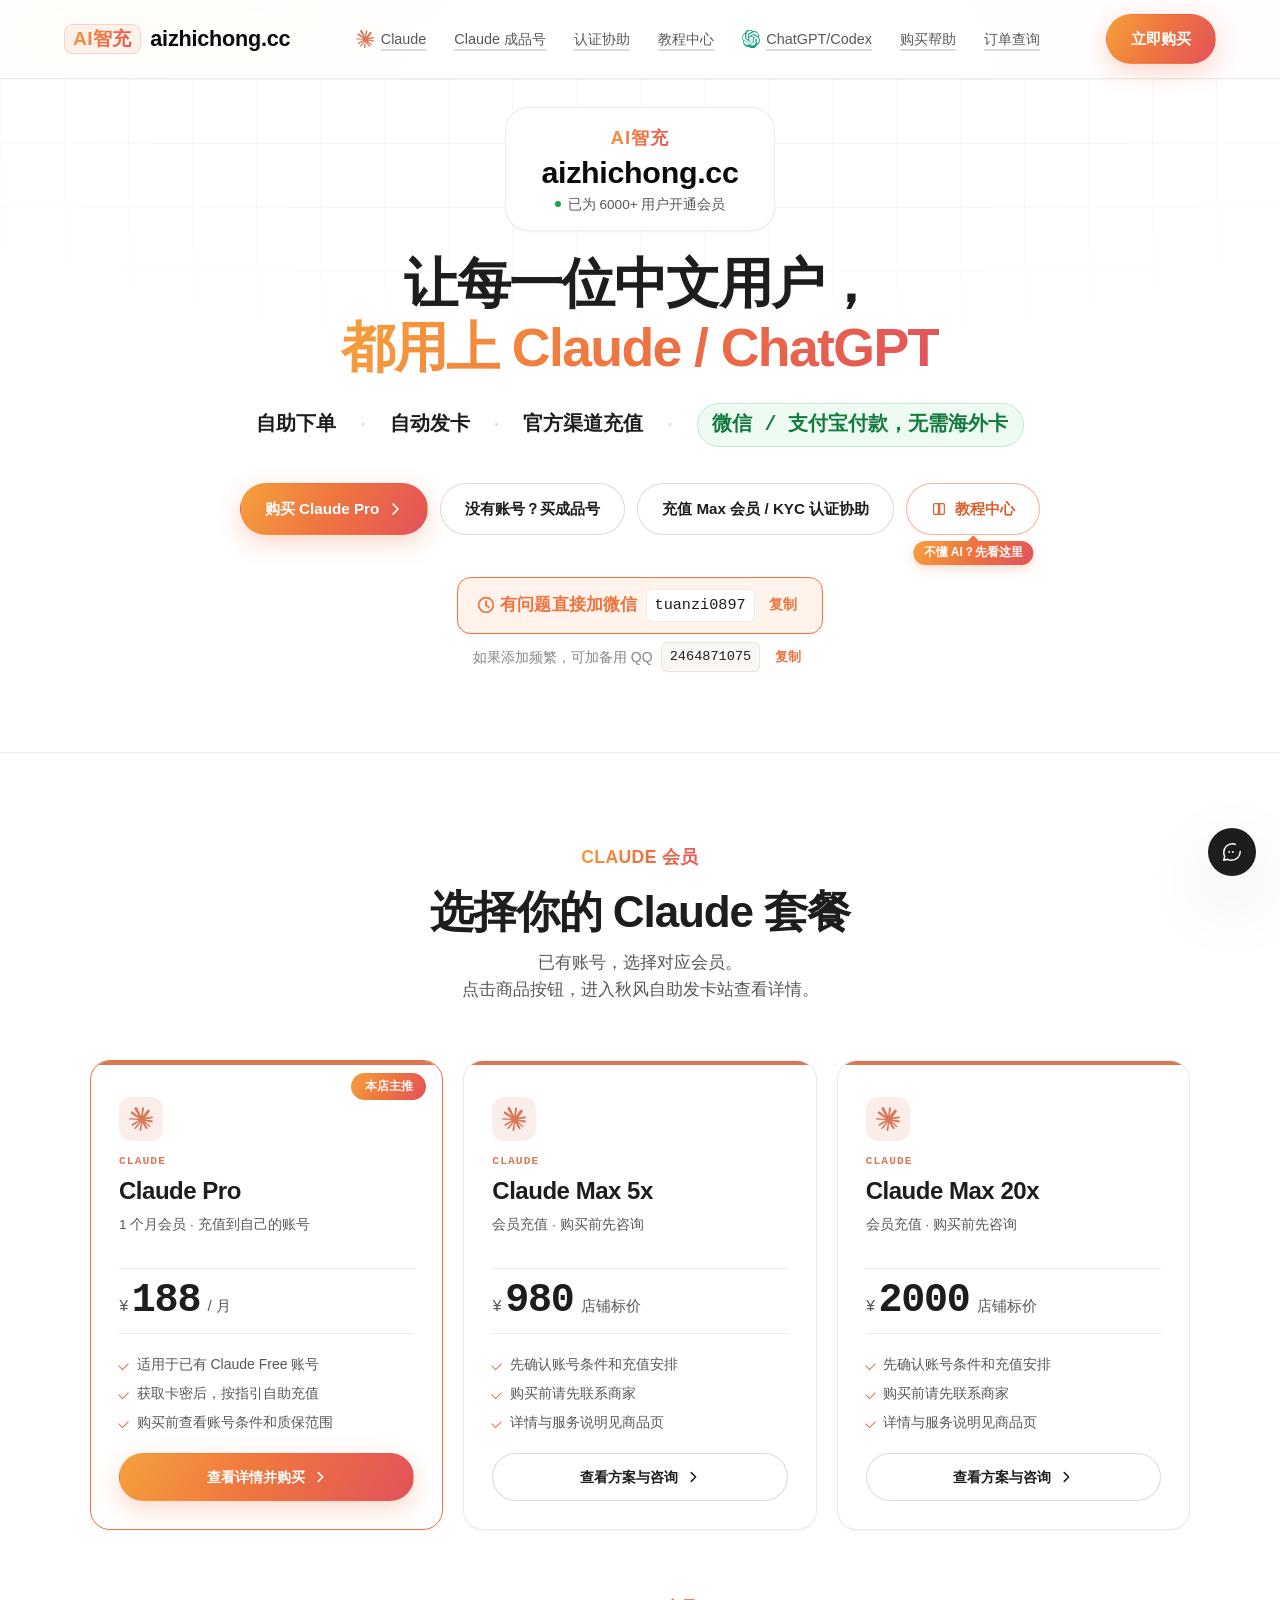
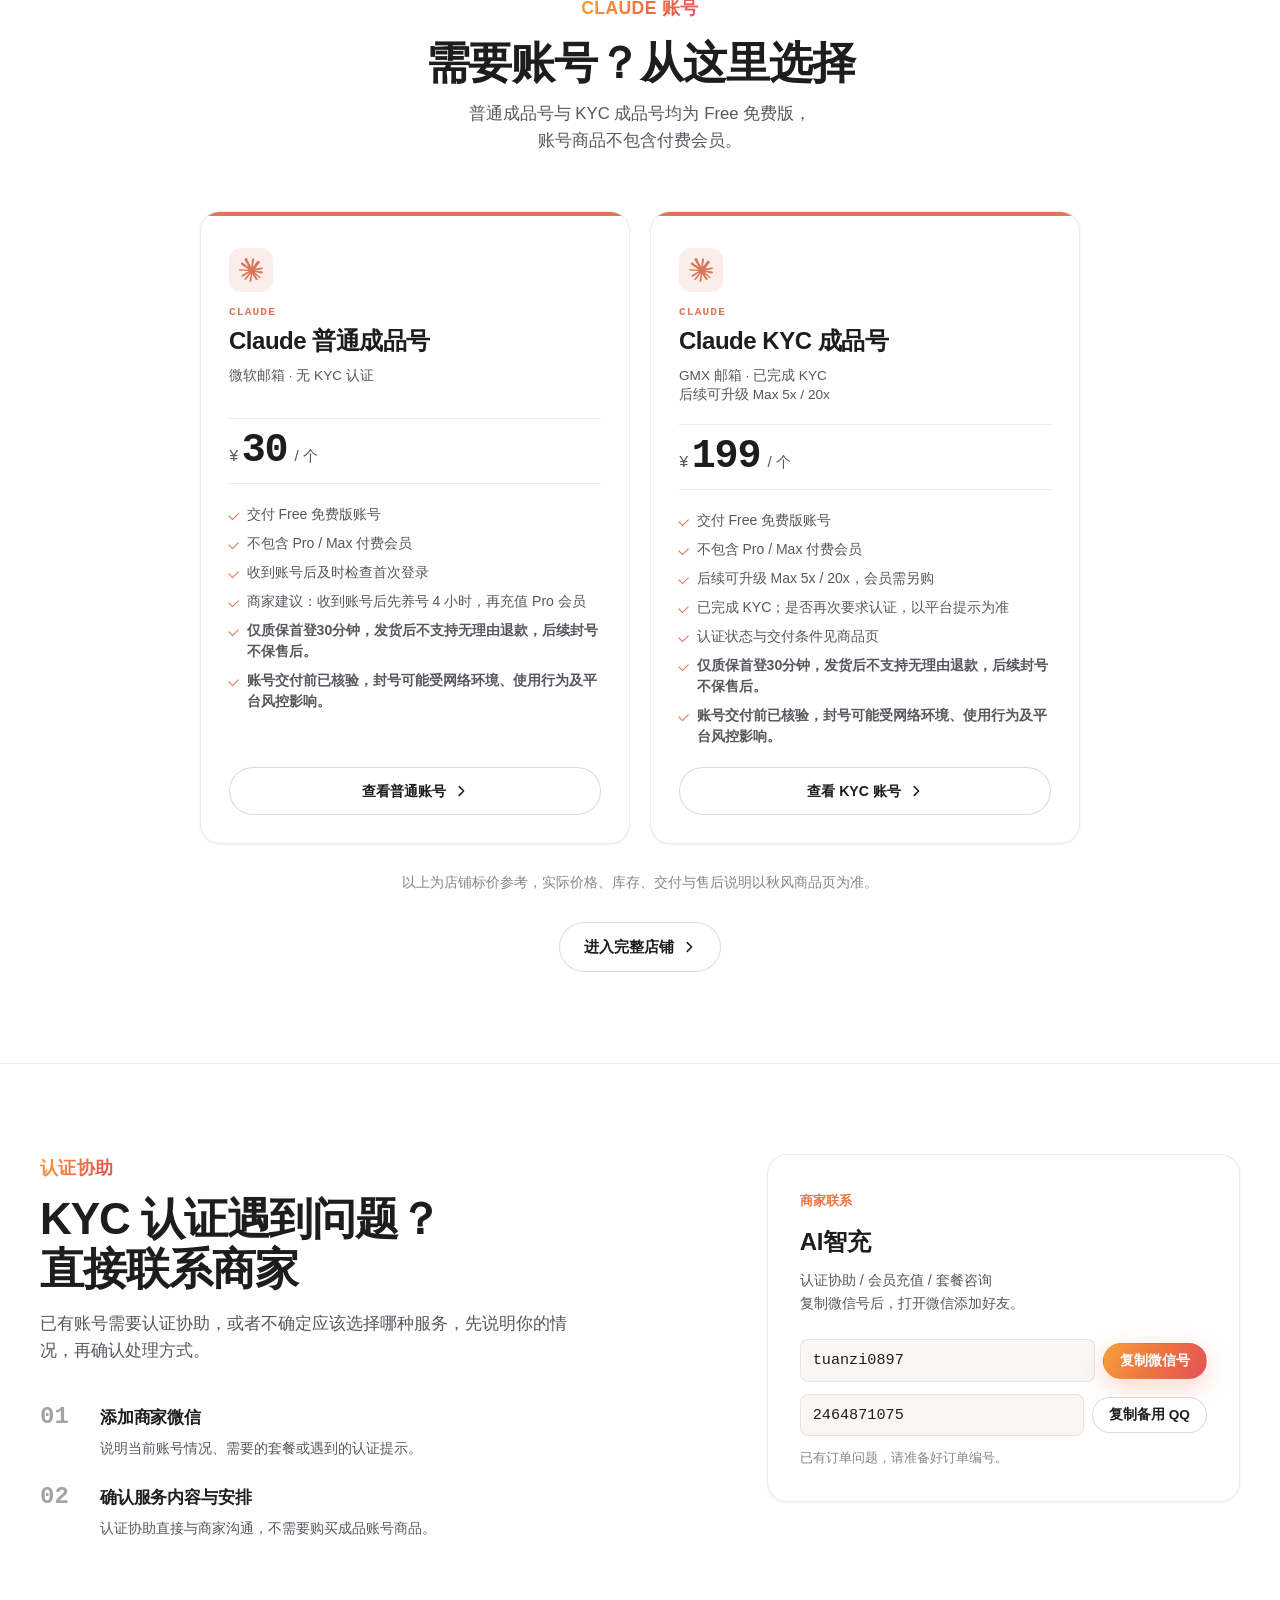
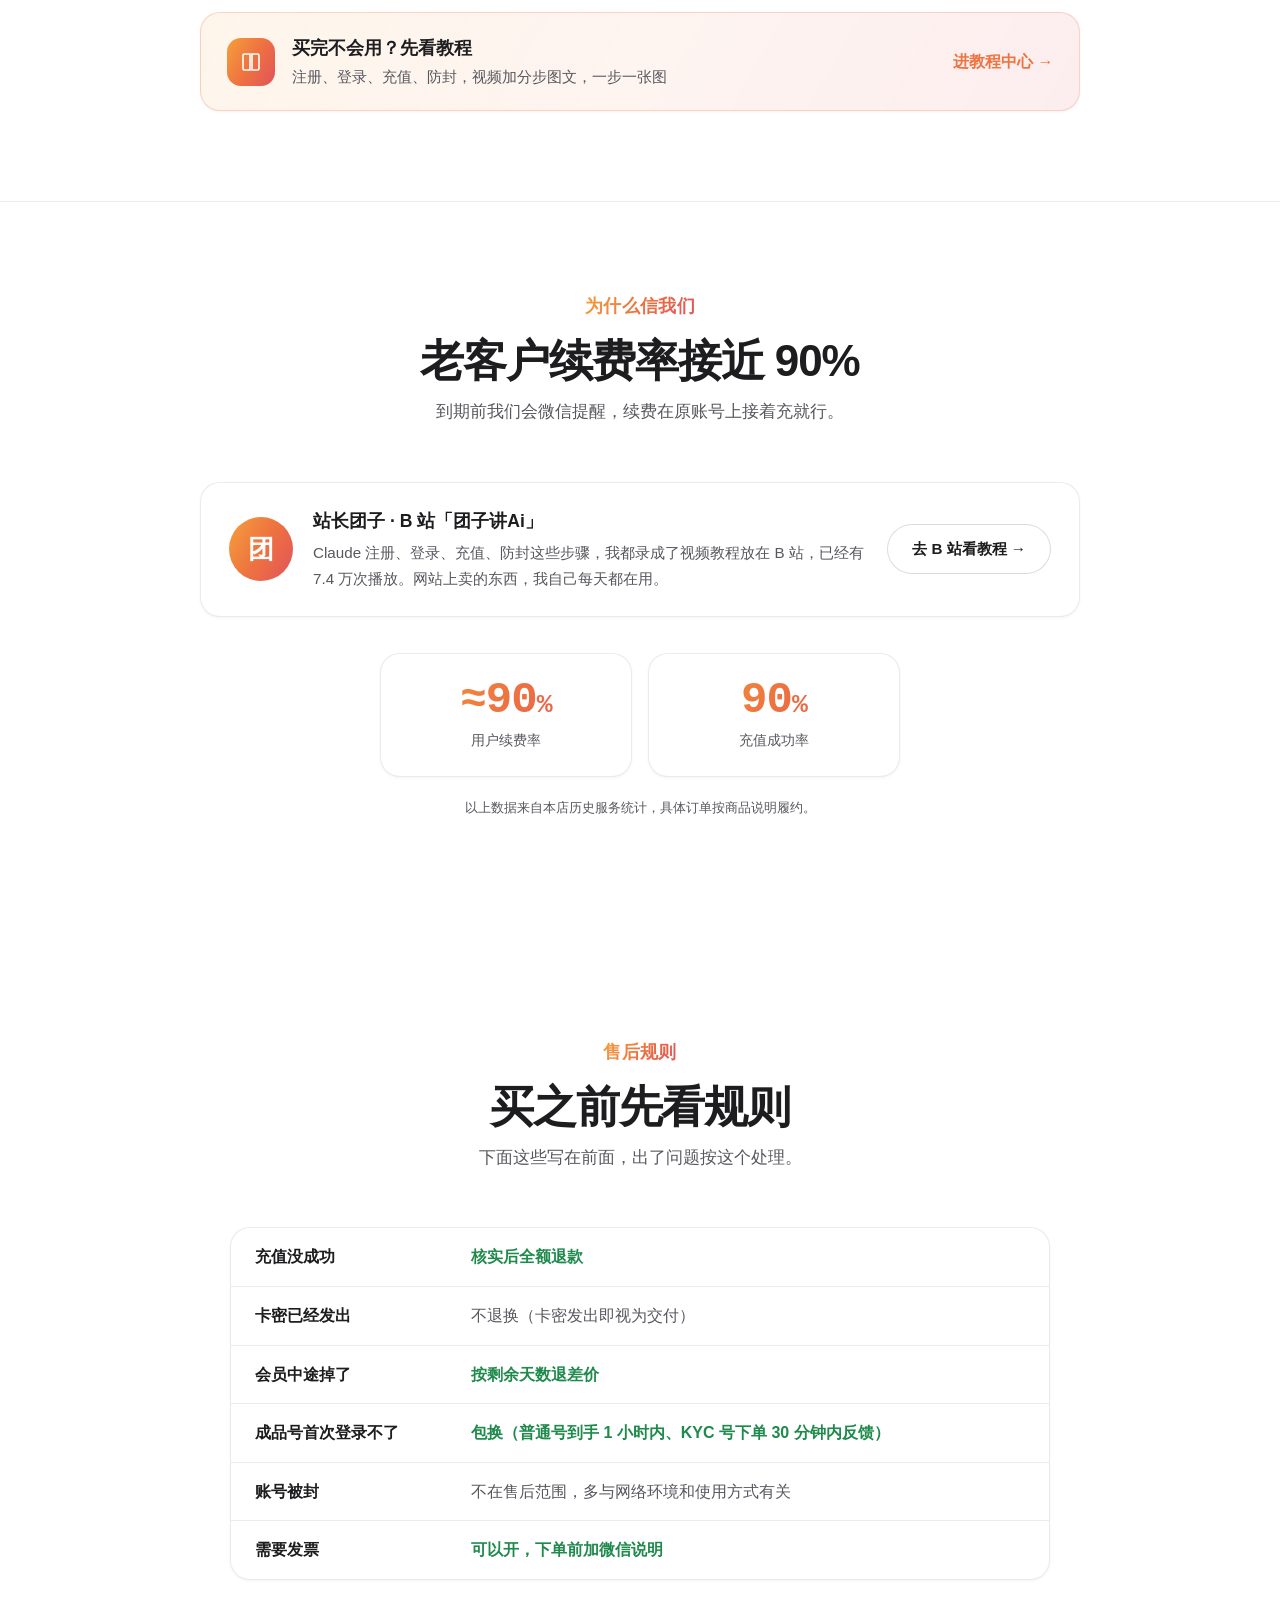
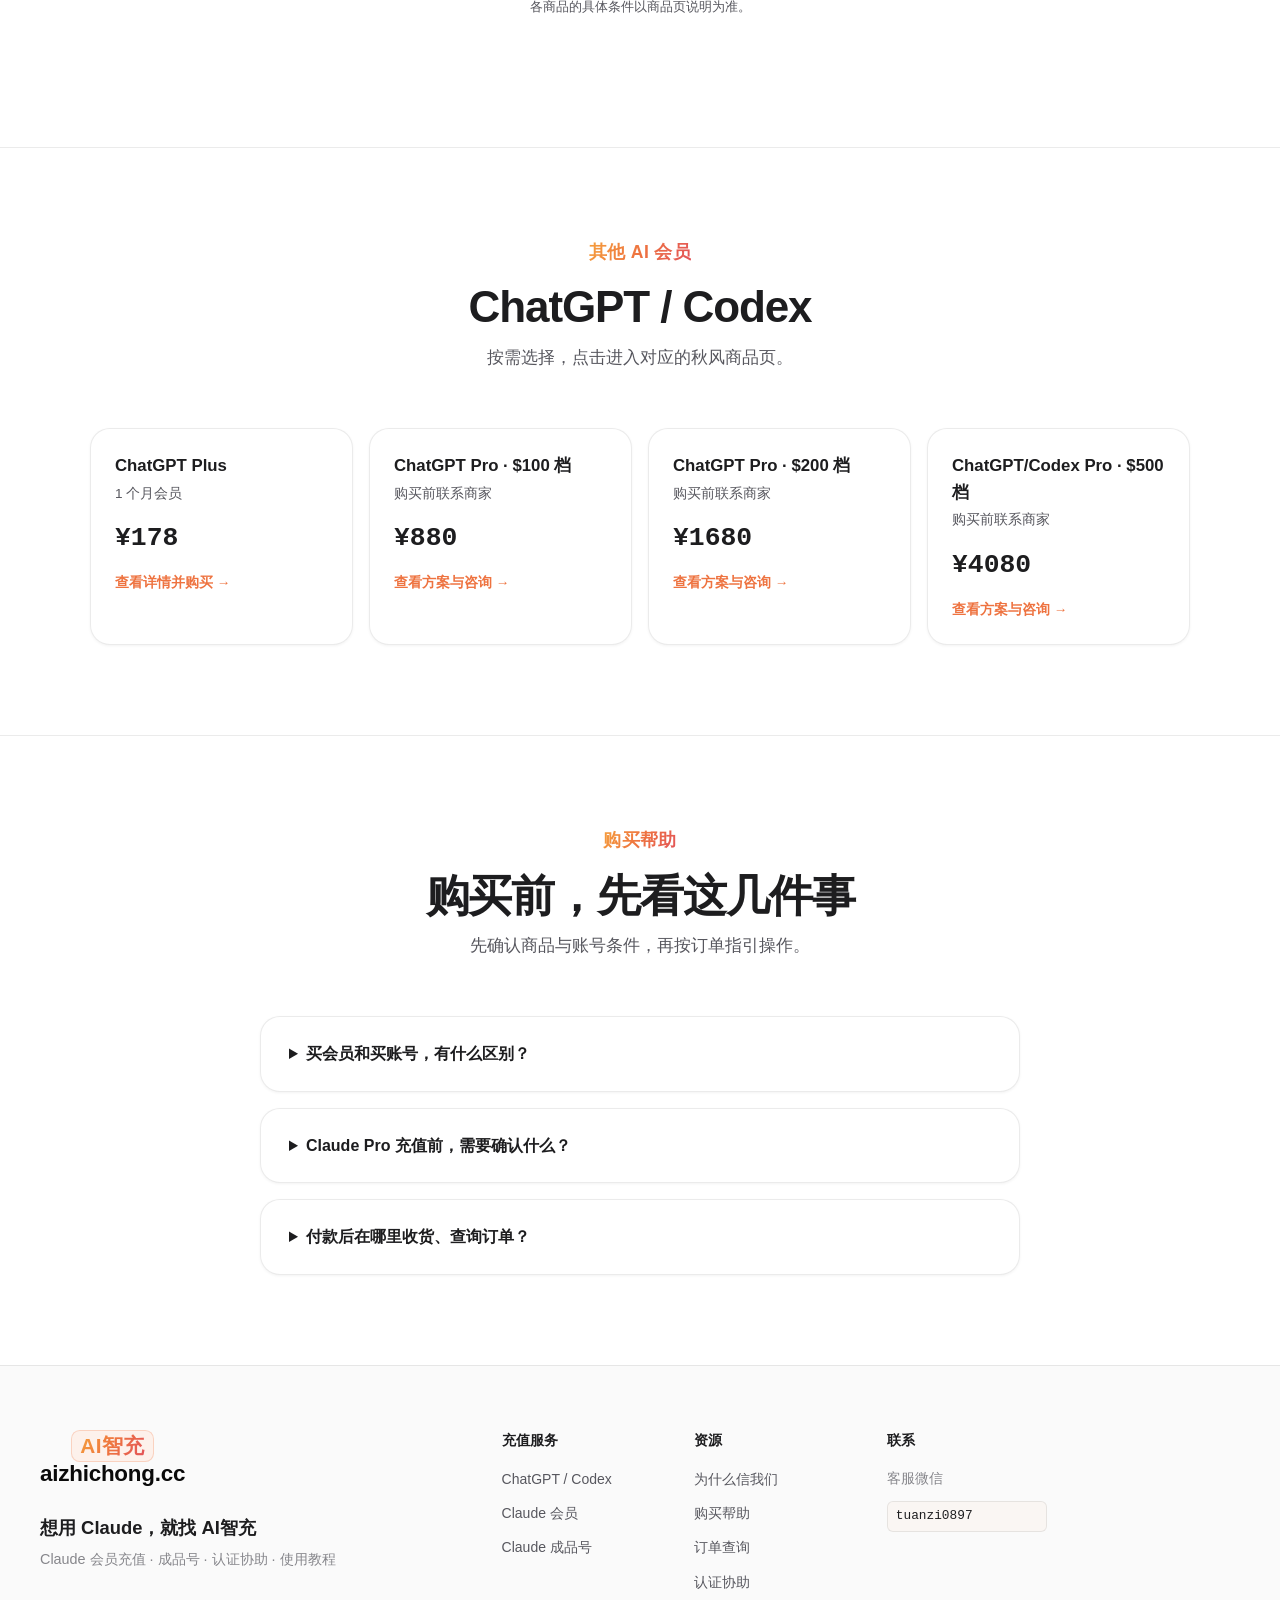
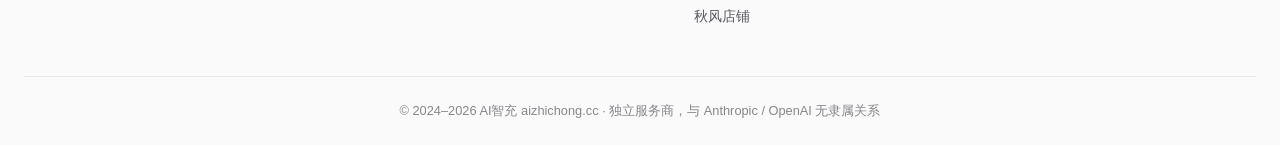
==== commit 9072f1d8: "教程中心换暖橙配色，加内核146步骤、工具包和视频章节；首页加教程入口和付款说明" ====
--- a/index.html
+++ b/index.html
@@ -46,6 +46,7 @@
                 <strong>自助下单</strong>
                 <span class="hero-meta-sep">·</span> <strong>自动发卡</strong>
                 <span class="hero-meta-sep">·</span> <strong>官方渠道充值</strong>
+                <span class="hero-meta-sep">·</span> <span class="hero-paytag">微信 / 支付宝付款，无需海外卡</span>
             </p>
             <div class="hero-cta rise-in" style="animation-delay: 0.35s">
                 <a href="https://qfcc99.com/item/z57odq" data-shop-link="" data-product="claude-pro" target="_blank" rel="noopener" class="btn btn-primary-new">
@@ -54,6 +55,10 @@
                 </a>
                 <a href="#accounts" class="btn btn-secondary-new">没有账号？买成品号</a>
                 <a href="#pricing" class="btn btn-secondary-new">充值 Max 会员 / KYC 认证协助</a>
+                <a href="https://aizhichong.cc/tutorial-preview" class="hero-tutorial-btn">
+                    <span class="btn btn-secondary-new hero-tutorial-main"><svg width="16" height="16" viewBox="0 0 24 24" fill="none" aria-hidden="true"><path d="M4 5.5A1.5 1.5 0 0 1 5.5 4H11v16H5.5A1.5 1.5 0 0 1 4 18.5v-13Z" stroke="currentColor" stroke-width="1.8"/><path d="M20 5.5A1.5 1.5 0 0 0 18.5 4H13v16h5.5a1.5 1.5 0 0 0 1.5-1.5v-13Z" stroke="currentColor" stroke-width="1.8"/></svg>教程中心</span>
+                    <span class="hero-tutorial-tip">不懂 AI？先看这里</span>
+                </a>
             </div>
             <p class="hero-contact hero-contact--alert rise-in" style="animation-delay: 0.55s">
                 <span class="hero-contact-lead">
@@ -69,7 +74,20 @@
                 <button onclick="copyBackupQQ()" class="hero-wechat-copy" aria-label="复制备用 QQ 号">复制</button>
             </p>
         </div>
-    </section><section class="section pricing-section" id="pricing"><div class="section-inner"><div class="section-header"><span class="section-eyebrow">Claude 会员</span><h2 class="section-title">选择你的 Claude 套餐</h2><p class="section-desc">已有账号，选择对应会员。<br>点击商品按钮，进入秋风自助发卡站查看详情。</p></div><div class="portal-memberships"><article class="category-card category-card--claude portal-product portal-featured"><span class="pkg-badge">本店主推</span><div class="category-head"><div class="category-logo"><svg viewBox="0 0 24 24" fill="currentColor" fill-rule="evenodd" aria-hidden="true"><path d="M4.709 15.955l4.72-2.647.08-.23-.08-.128H9.2l-.79-.048-2.698-.073-2.339-.097-2.266-.122-.571-.121L0 11.784l.055-.352.48-.321.686.06 1.52.103 2.278.158 1.652.097 2.449.255h.389l.055-.157-.134-.098-.103-.097-2.358-1.596-2.552-1.688-1.336-.972-.724-.491-.364-.462-.158-1.008.656-.722.881.06.225.061.893.686 1.908 1.476 2.491 1.833.365.304.145-.103.019-.073-.164-.274-1.355-2.446-1.446-2.49-.644-1.032-.17-.619a2.97 2.97 0 01-.104-.729L6.283.134 6.696 0l.996.134.42.364.62 1.414 1.002 2.229 1.555 3.03.456.898.243.832.091.255h.158V9.01l.128-1.706.237-2.095.23-2.695.08-.76.376-.91.747-.492.584.28.48.685-.067.444-.286 1.851-.559 2.903-.364 1.942h.212l.243-.242.985-1.306 1.652-2.064.73-.82.85-.904.547-.431h1.033l.76 1.129-.34 1.166-1.064 1.347-.881 1.142-1.264 1.7-.79 1.36.073.11.188-.02 2.856-.606 1.543-.28 1.841-.315.833.388.091.395-.328.807-1.969.486-2.309.462-3.439.813-.042.03.049.061 1.549.146.662.036h1.622l3.02.225.79.522.474.638-.079.485-1.215.62-1.64-.389-3.829-.91-1.312-.329h-.182v.11l1.093 1.068 2.006 1.81 2.509 2.33.127.578-.322.455-.34-.049-2.205-1.657-.851-.747-1.926-1.62h-.128v.17l.444.649 2.345 3.521.122 1.08-.17.353-.608.213-.668-.122-1.374-1.925-1.415-2.167-1.143-1.943-.14.08-.674 7.254-.316.37-.729.28-.607-.461-.322-.747.322-1.476.389-1.924.315-1.53.286-1.9.17-.632-.012-.042-.14.018-1.434 1.967-2.18 2.945-1.726 1.845-.414.164-.717-.37.067-.662.401-.589 2.388-3.036 1.44-1.882.93-1.086-.006-.158h-.055L4.132 18.56l-1.13.146-.487-.456.061-.746.231-.243 1.908-1.312-.006.006z"></path></svg></div><span class="category-eyebrow">Claude</span><h3 class="category-name">Claude Pro</h3><p class="category-variants">1 个月会员 · 充值到自己的账号</p></div><div class="category-price"><span class="category-currency">¥</span><span class="category-amount num">188</span><span class="category-from">/ 月</span></div><ul class="category-feats"><li>适用于已有 Claude Free 账号</li><li>获取卡密后，按指引自助充值</li><li>购买前查看账号条件和质保范围</li></ul><a href="https://qfcc99.com/item/z57odq" data-shop-link="" data-product="claude-pro" target="_blank" rel="noopener noreferrer" class="btn btn-primary-new">查看详情并购买<svg width="14" height="14" viewBox="0 0 16 16" fill="none" aria-hidden="true"><path d="M6 3L11 8L6 13" stroke="currentColor" stroke-width="1.75" stroke-linecap="round" stroke-linejoin="round"></path></svg></a></article><article class="category-card category-card--claude portal-product"><div class="category-head"><div class="category-logo"><svg viewBox="0 0 24 24" fill="currentColor" fill-rule="evenodd" aria-hidden="true"><path d="M4.709 15.955l4.72-2.647.08-.23-.08-.128H9.2l-.79-.048-2.698-.073-2.339-.097-2.266-.122-.571-.121L0 11.784l.055-.352.48-.321.686.06 1.52.103 2.278.158 1.652.097 2.449.255h.389l.055-.157-.134-.098-.103-.097-2.358-1.596-2.552-1.688-1.336-.972-.724-.491-.364-.462-.158-1.008.656-.722.881.06.225.061.893.686 1.908 1.476 2.491 1.833.365.304.145-.103.019-.073-.164-.274-1.355-2.446-1.446-2.49-.644-1.032-.17-.619a2.97 2.97 0 01-.104-.729L6.283.134 6.696 0l.996.134.42.364.62 1.414 1.002 2.229 1.555 3.03.456.898.243.832.091.255h.158V9.01l.128-1.706.237-2.095.23-2.695.08-.76.376-.91.747-.492.584.28.48.685-.067.444-.286 1.851-.559 2.903-.364 1.942h.212l.243-.242.985-1.306 1.652-2.064.73-.82.85-.904.547-.431h1.033l.76 1.129-.34 1.166-1.064 1.347-.881 1.142-1.264 1.7-.79 1.36.073.11.188-.02 2.856-.606 1.543-.28 1.841-.315.833.388.091.395-.328.807-1.969.486-2.309.462-3.439.813-.042.03.049.061 1.549.146.662.036h1.622l3.02.225.79.522.474.638-.079.485-1.215.62-1.64-.389-3.829-.91-1.312-.329h-.182v.11l1.093 1.068 2.006 1.81 2.509 2.33.127.578-.322.455-.34-.049-2.205-1.657-.851-.747-1.926-1.62h-.128v.17l.444.649 2.345 3.521.122 1.08-.17.353-.608.213-.668-.122-1.374-1.925-1.415-2.167-1.143-1.943-.14.08-.674 7.254-.316.37-.729.28-.607-.461-.322-.747.322-1.476.389-1.924.315-1.53.286-1.9.17-.632-.012-.042-.14.018-1.434 1.967-2.18 2.945-1.726 1.845-.414.164-.717-.37.067-.662.401-.589 2.388-3.036 1.44-1.882.93-1.086-.006-.158h-.055L4.132 18.56l-1.13.146-.487-.456.061-.746.231-.243 1.908-1.312-.006.006z"></path></svg></div><span class="category-eyebrow">Claude</span><h3 class="category-name">Claude Max 5x</h3><p class="category-variants">会员充值 · 购买前先咨询</p></div><div class="category-price"><span class="category-currency">¥</span><span class="category-amount num">980</span><span class="category-from">店铺标价</span></div><ul class="category-feats"><li>先确认账号条件和充值安排</li><li>购买前请先联系商家</li><li>详情与服务说明见商品页</li></ul><a href="https://qfcc99.com/item/gil6m5" data-shop-link="" data-product="claude-max5" target="_blank" rel="noopener noreferrer" class="btn btn-secondary-new">查看方案与咨询<svg width="14" height="14" viewBox="0 0 16 16" fill="none" aria-hidden="true"><path d="M6 3L11 8L6 13" stroke="currentColor" stroke-width="1.75" stroke-linecap="round" stroke-linejoin="round"></path></svg></a></article><article class="category-card category-card--claude portal-product"><div class="category-head"><div class="category-logo"><svg viewBox="0 0 24 24" fill="currentColor" fill-rule="evenodd" aria-hidden="true"><path d="M4.709 15.955l4.72-2.647.08-.23-.08-.128H9.2l-.79-.048-2.698-.073-2.339-.097-2.266-.122-.571-.121L0 11.784l.055-.352.48-.321.686.06 1.52.103 2.278.158 1.652.097 2.449.255h.389l.055-.157-.134-.098-.103-.097-2.358-1.596-2.552-1.688-1.336-.972-.724-.491-.364-.462-.158-1.008.656-.722.881.06.225.061.893.686 1.908 1.476 2.491 1.833.365.304.145-.103.019-.073-.164-.274-1.355-2.446-1.446-2.49-.644-1.032-.17-.619a2.97 2.97 0 01-.104-.729L6.283.134 6.696 0l.996.134.42.364.62 1.414 1.002 2.229 1.555 3.03.456.898.243.832.091.255h.158V9.01l.128-1.706.237-2.095.23-2.695.08-.76.376-.91.747-.492.584.28.48.685-.067.444-.286 1.851-.559 2.903-.364 1.942h.212l.243-.242.985-1.306 1.652-2.064.73-.82.85-.904.547-.431h1.033l.76 1.129-.34 1.166-1.064 1.347-.881 1.142-1.264 1.7-.79 1.36.073.11.188-.02 2.856-.606 1.543-.28 1.841-.315.833.388.091.395-.328.807-1.969.486-2.309.462-3.439.813-.042.03.049.061 1.549.146.662.036h1.622l3.02.225.79.522.474.638-.079.485-1.215.62-1.64-.389-3.829-.91-1.312-.329h-.182v.11l1.093 1.068 2.006 1.81 2.509 2.33.127.578-.322.455-.34-.049-2.205-1.657-.851-.747-1.926-1.62h-.128v.17l.444.649 2.345 3.521.122 1.08-.17.353-.608.213-.668-.122-1.374-1.925-1.415-2.167-1.143-1.943-.14.08-.674 7.254-.316.37-.729.28-.607-.461-.322-.747.322-1.476.389-1.924.315-1.53.286-1.9.17-.632-.012-.042-.14.018-1.434 1.967-2.18 2.945-1.726 1.845-.414.164-.717-.37.067-.662.401-.589 2.388-3.036 1.44-1.882.93-1.086-.006-.158h-.055L4.132 18.56l-1.13.146-.487-.456.061-.746.231-.243 1.908-1.312-.006.006z"></path></svg></div><span class="category-eyebrow">Claude</span><h3 class="category-name">Claude Max 20x</h3><p class="category-variants">会员充值 · 购买前先咨询</p></div><div class="category-price"><span class="category-currency">¥</span><span class="category-amount num">2000</span><span class="category-from">店铺标价</span></div><ul class="category-feats"><li>先确认账号条件和充值安排</li><li>购买前请先联系商家</li><li>详情与服务说明见商品页</li></ul><a href="https://qfcc99.com/item/7tq4h5" data-shop-link="" data-product="claude-max20" target="_blank" rel="noopener noreferrer" class="btn btn-secondary-new">查看方案与咨询<svg width="14" height="14" viewBox="0 0 16 16" fill="none" aria-hidden="true"><path d="M6 3L11 8L6 13" stroke="currentColor" stroke-width="1.75" stroke-linecap="round" stroke-linejoin="round"></path></svg></a></article></div><div class="section-header portal-account-heading" id="accounts"><span class="section-eyebrow">Claude 账号</span><h2 class="section-title">需要账号？从这里选择</h2><p class="section-desc">普通成品号与 KYC 成品号均为 Free 免费版，<br>账号商品不包含付费会员。</p></div><div class="portal-accounts"><article class="category-card category-card--claude portal-product"><div class="category-head"><div class="category-logo"><svg viewBox="0 0 24 24" fill="currentColor" fill-rule="evenodd" aria-hidden="true"><path d="M4.709 15.955l4.72-2.647.08-.23-.08-.128H9.2l-.79-.048-2.698-.073-2.339-.097-2.266-.122-.571-.121L0 11.784l.055-.352.48-.321.686.06 1.52.103 2.278.158 1.652.097 2.449.255h.389l.055-.157-.134-.098-.103-.097-2.358-1.596-2.552-1.688-1.336-.972-.724-.491-.364-.462-.158-1.008.656-.722.881.06.225.061.893.686 1.908 1.476 2.491 1.833.365.304.145-.103.019-.073-.164-.274-1.355-2.446-1.446-2.49-.644-1.032-.17-.619a2.97 2.97 0 01-.104-.729L6.283.134 6.696 0l.996.134.42.364.62 1.414 1.002 2.229 1.555 3.03.456.898.243.832.091.255h.158V9.01l.128-1.706.237-2.095.23-2.695.08-.76.376-.91.747-.492.584.28.48.685-.067.444-.286 1.851-.559 2.903-.364 1.942h.212l.243-.242.985-1.306 1.652-2.064.73-.82.85-.904.547-.431h1.033l.76 1.129-.34 1.166-1.064 1.347-.881 1.142-1.264 1.7-.79 1.36.073.11.188-.02 2.856-.606 1.543-.28 1.841-.315.833.388.091.395-.328.807-1.969.486-2.309.462-3.439.813-.042.03.049.061 1.549.146.662.036h1.622l3.02.225.79.522.474.638-.079.485-1.215.62-1.64-.389-3.829-.91-1.312-.329h-.182v.11l1.093 1.068 2.006 1.81 2.509 2.33.127.578-.322.455-.34-.049-2.205-1.657-.851-.747-1.926-1.62h-.128v.17l.444.649 2.345 3.521.122 1.08-.17.353-.608.213-.668-.122-1.374-1.925-1.415-2.167-1.143-1.943-.14.08-.674 7.254-.316.37-.729.28-.607-.461-.322-.747.322-1.476.389-1.924.315-1.53.286-1.9.17-.632-.012-.042-.14.018-1.434 1.967-2.18 2.945-1.726 1.845-.414.164-.717-.37.067-.662.401-.589 2.388-3.036 1.44-1.882.93-1.086-.006-.158h-.055L4.132 18.56l-1.13.146-.487-.456.061-.746.231-.243 1.908-1.312-.006.006z"></path></svg></div><span class="category-eyebrow">Claude</span><h3 class="category-name">Claude 普通成品号</h3><p class="category-variants">微软邮箱 · 无 KYC 认证</p></div><div class="category-price"><span class="category-currency">¥</span><span class="category-amount num">30</span><span class="category-from">/ 个</span></div><ul class="category-feats"><li>交付 Free 免费版账号</li><li>不包含 Pro / Max 付费会员</li><li>收到账号后及时检查首次登录</li><li>商家建议：收到账号后先养号 4 小时，再充值 Pro 会员</li><li><strong>仅质保首登30分钟，发货后不支持无理由退款，后续封号不保售后。</strong></li><li><strong>账号交付前已核验，封号可能受网络环境、使用行为及平台风控影响。</strong></li></ul><a href="https://qfcc99.com/item/ldsz0d" data-shop-link="" data-product="claude-free" target="_blank" rel="noopener noreferrer" class="btn btn-secondary-new">查看普通账号<svg width="14" height="14" viewBox="0 0 16 16" fill="none" aria-hidden="true"><path d="M6 3L11 8L6 13" stroke="currentColor" stroke-width="1.75" stroke-linecap="round" stroke-linejoin="round"></path></svg></a></article><article class="category-card category-card--claude portal-product"><div class="category-head"><div class="category-logo"><svg viewBox="0 0 24 24" fill="currentColor" fill-rule="evenodd" aria-hidden="true"><path d="M4.709 15.955l4.72-2.647.08-.23-.08-.128H9.2l-.79-.048-2.698-.073-2.339-.097-2.266-.122-.571-.121L0 11.784l.055-.352.48-.321.686.06 1.52.103 2.278.158 1.652.097 2.449.255h.389l.055-.157-.134-.098-.103-.097-2.358-1.596-2.552-1.688-1.336-.972-.724-.491-.364-.462-.158-1.008.656-.722.881.06.225.061.893.686 1.908 1.476 2.491 1.833.365.304.145-.103.019-.073-.164-.274-1.355-2.446-1.446-2.49-.644-1.032-.17-.619a2.97 2.97 0 01-.104-.729L6.283.134 6.696 0l.996.134.42.364.62 1.414 1.002 2.229 1.555 3.03.456.898.243.832.091.255h.158V9.01l.128-1.706.237-2.095.23-2.695.08-.76.376-.91.747-.492.584.28.48.685-.067.444-.286 1.851-.559 2.903-.364 1.942h.212l.243-.242.985-1.306 1.652-2.064.73-.82.85-.904.547-.431h1.033l.76 1.129-.34 1.166-1.064 1.347-.881 1.142-1.264 1.7-.79 1.36.073.11.188-.02 2.856-.606 1.543-.28 1.841-.315.833.388.091.395-.328.807-1.969.486-2.309.462-3.439.813-.042.03.049.061 1.549.146.662.036h1.622l3.02.225.79.522.474.638-.079.485-1.215.62-1.64-.389-3.829-.91-1.312-.329h-.182v.11l1.093 1.068 2.006 1.81 2.509 2.33.127.578-.322.455-.34-.049-2.205-1.657-.851-.747-1.926-1.62h-.128v.17l.444.649 2.345 3.521.122 1.08-.17.353-.608.213-.668-.122-1.374-1.925-1.415-2.167-1.143-1.943-.14.08-.674 7.254-.316.37-.729.28-.607-.461-.322-.747.322-1.476.389-1.924.315-1.53.286-1.9.17-.632-.012-.042-.14.018-1.434 1.967-2.18 2.945-1.726 1.845-.414.164-.717-.37.067-.662.401-.589 2.388-3.036 1.44-1.882.93-1.086-.006-.158h-.055L4.132 18.56l-1.13.146-.487-.456.061-.746.231-.243 1.908-1.312-.006.006z"></path></svg></div><span class="category-eyebrow">Claude</span><h3 class="category-name">Claude KYC 成品号</h3><p class="category-variants">GMX 邮箱 · 已完成 KYC<br>后续可升级 Max 5x / 20x</p></div><div class="category-price"><span class="category-currency">¥</span><span class="category-amount num">199</span><span class="category-from">/ 个</span></div><ul class="category-feats"><li>交付 Free 免费版账号</li><li>不包含 Pro / Max 付费会员</li><li>后续可升级 Max 5x / 20x，会员需另购</li><li>已完成 KYC；是否再次要求认证，以平台提示为准</li><li>认证状态与交付条件见商品页</li><li><strong>仅质保首登30分钟，发货后不支持无理由退款，后续封号不保售后。</strong></li><li><strong>账号交付前已核验，封号可能受网络环境、使用行为及平台风控影响。</strong></li></ul><a href="https://qfcc99.com/item/n81hc5" data-shop-link="" data-product="claude-kyc" target="_blank" rel="noopener noreferrer" class="btn btn-secondary-new">查看 KYC 账号<svg width="14" height="14" viewBox="0 0 16 16" fill="none" aria-hidden="true"><path d="M6 3L11 8L6 13" stroke="currentColor" stroke-width="1.75" stroke-linecap="round" stroke-linejoin="round"></path></svg></a></article></div><p class="pkg-note">以上为店铺标价参考，实际价格、库存、交付与售后说明以秋风商品页为准。</p><div class="portal-shop-link"><a class="btn btn-secondary-new" href="https://qfcc99.com/shop/1FFA5W1G" data-shop-link="" target="_blank" rel="noopener noreferrer">进入完整店铺 <svg width="14" height="14" viewBox="0 0 16 16" fill="none" aria-hidden="true"><path d="M6 3L11 8L6 13" stroke="currentColor" stroke-width="1.75" stroke-linecap="round" stroke-linejoin="round"></path></svg></a></div></div></section><section class="section trust-section" id="contact"><div class="section-inner"><div class="trust-layout"><div class="trust-main"><span class="section-eyebrow">认证协助</span><h2 class="section-title">KYC 认证遇到问题？<br>直接联系商家</h2><p class="section-desc portal-left">已有账号需要认证协助，或者不确定应该选择哪种服务，先说明你的情况，再确认处理方式。</p><div class="trust-steps"><div class="trust-step"><span class="trust-step-num num">01</span><div><h3 class="trust-step-title">添加商家微信</h3><p class="trust-step-desc">说明当前账号情况、需要的套餐或遇到的认证提示。</p></div></div><div class="trust-step"><span class="trust-step-num num">02</span><div><h3 class="trust-step-title">确认服务内容与安排</h3><p class="trust-step-desc">认证协助直接与商家沟通，不需要购买成品账号商品。</p></div></div></div></div><aside class="trust-aside"><div class="contact-card"><div class="contact-card-header"><span class="contact-card-eyebrow">商家联系</span><h3 class="contact-card-title">AI智充</h3></div><p class="contact-card-desc">认证协助 / 会员充值 / 套餐咨询<br>复制微信号后，打开微信添加好友。</p><div class="contact-wechat-row"><code class="contact-wechat-id" data-wechat="">tuanzi0897</code><button type="button" onclick="copyWechat()" class="btn btn-primary-new contact-copy-btn">复制微信号</button></div><div class="contact-wechat-row"><code class="contact-wechat-id" data-backup-qq="">2464871075</code><button type="button" onclick="copyBackupQQ()" class="btn btn-secondary-new contact-copy-btn">复制备用 QQ</button></div><p class="contact-card-tip">已有订单问题，请准备好订单编号。</p></div></aside></div></div></section><section class="section reviews-section" id="reviews">
+    </section><section class="section pricing-section" id="pricing"><div class="section-inner"><div class="section-header"><span class="section-eyebrow">Claude 会员</span><h2 class="section-title">选择你的 Claude 套餐</h2><p class="section-desc">已有账号，选择对应会员。<br>点击商品按钮，进入秋风自助发卡站查看详情。</p></div><div class="portal-memberships"><article class="category-card category-card--claude portal-product portal-featured"><span class="pkg-badge">本店主推</span><div class="category-head"><div class="category-logo"><svg viewBox="0 0 24 24" fill="currentColor" fill-rule="evenodd" aria-hidden="true"><path d="M4.709 15.955l4.72-2.647.08-.23-.08-.128H9.2l-.79-.048-2.698-.073-2.339-.097-2.266-.122-.571-.121L0 11.784l.055-.352.48-.321.686.06 1.52.103 2.278.158 1.652.097 2.449.255h.389l.055-.157-.134-.098-.103-.097-2.358-1.596-2.552-1.688-1.336-.972-.724-.491-.364-.462-.158-1.008.656-.722.881.06.225.061.893.686 1.908 1.476 2.491 1.833.365.304.145-.103.019-.073-.164-.274-1.355-2.446-1.446-2.49-.644-1.032-.17-.619a2.97 2.97 0 01-.104-.729L6.283.134 6.696 0l.996.134.42.364.62 1.414 1.002 2.229 1.555 3.03.456.898.243.832.091.255h.158V9.01l.128-1.706.237-2.095.23-2.695.08-.76.376-.91.747-.492.584.28.48.685-.067.444-.286 1.851-.559 2.903-.364 1.942h.212l.243-.242.985-1.306 1.652-2.064.73-.82.85-.904.547-.431h1.033l.76 1.129-.34 1.166-1.064 1.347-.881 1.142-1.264 1.7-.79 1.36.073.11.188-.02 2.856-.606 1.543-.28 1.841-.315.833.388.091.395-.328.807-1.969.486-2.309.462-3.439.813-.042.03.049.061 1.549.146.662.036h1.622l3.02.225.79.522.474.638-.079.485-1.215.62-1.64-.389-3.829-.91-1.312-.329h-.182v.11l1.093 1.068 2.006 1.81 2.509 2.33.127.578-.322.455-.34-.049-2.205-1.657-.851-.747-1.926-1.62h-.128v.17l.444.649 2.345 3.521.122 1.08-.17.353-.608.213-.668-.122-1.374-1.925-1.415-2.167-1.143-1.943-.14.08-.674 7.254-.316.37-.729.28-.607-.461-.322-.747.322-1.476.389-1.924.315-1.53.286-1.9.17-.632-.012-.042-.14.018-1.434 1.967-2.18 2.945-1.726 1.845-.414.164-.717-.37.067-.662.401-.589 2.388-3.036 1.44-1.882.93-1.086-.006-.158h-.055L4.132 18.56l-1.13.146-.487-.456.061-.746.231-.243 1.908-1.312-.006.006z"></path></svg></div><span class="category-eyebrow">Claude</span><h3 class="category-name">Claude Pro</h3><p class="category-variants">1 个月会员 · 充值到自己的账号</p></div><div class="category-price"><span class="category-currency">¥</span><span class="category-amount num">188</span><span class="category-from">/ 月</span></div><ul class="category-feats"><li>适用于已有 Claude Free 账号</li><li>获取卡密后，按指引自助充值</li><li>购买前查看账号条件和质保范围</li></ul><a href="https://qfcc99.com/item/z57odq" data-shop-link="" data-product="claude-pro" target="_blank" rel="noopener noreferrer" class="btn btn-primary-new">查看详情并购买<svg width="14" height="14" viewBox="0 0 16 16" fill="none" aria-hidden="true"><path d="M6 3L11 8L6 13" stroke="currentColor" stroke-width="1.75" stroke-linecap="round" stroke-linejoin="round"></path></svg></a></article><article class="category-card category-card--claude portal-product"><div class="category-head"><div class="category-logo"><svg viewBox="0 0 24 24" fill="currentColor" fill-rule="evenodd" aria-hidden="true"><path d="M4.709 15.955l4.72-2.647.08-.23-.08-.128H9.2l-.79-.048-2.698-.073-2.339-.097-2.266-.122-.571-.121L0 11.784l.055-.352.48-.321.686.06 1.52.103 2.278.158 1.652.097 2.449.255h.389l.055-.157-.134-.098-.103-.097-2.358-1.596-2.552-1.688-1.336-.972-.724-.491-.364-.462-.158-1.008.656-.722.881.06.225.061.893.686 1.908 1.476 2.491 1.833.365.304.145-.103.019-.073-.164-.274-1.355-2.446-1.446-2.49-.644-1.032-.17-.619a2.97 2.97 0 01-.104-.729L6.283.134 6.696 0l.996.134.42.364.62 1.414 1.002 2.229 1.555 3.03.456.898.243.832.091.255h.158V9.01l.128-1.706.237-2.095.23-2.695.08-.76.376-.91.747-.492.584.28.48.685-.067.444-.286 1.851-.559 2.903-.364 1.942h.212l.243-.242.985-1.306 1.652-2.064.73-.82.85-.904.547-.431h1.033l.76 1.129-.34 1.166-1.064 1.347-.881 1.142-1.264 1.7-.79 1.36.073.11.188-.02 2.856-.606 1.543-.28 1.841-.315.833.388.091.395-.328.807-1.969.486-2.309.462-3.439.813-.042.03.049.061 1.549.146.662.036h1.622l3.02.225.79.522.474.638-.079.485-1.215.62-1.64-.389-3.829-.91-1.312-.329h-.182v.11l1.093 1.068 2.006 1.81 2.509 2.33.127.578-.322.455-.34-.049-2.205-1.657-.851-.747-1.926-1.62h-.128v.17l.444.649 2.345 3.521.122 1.08-.17.353-.608.213-.668-.122-1.374-1.925-1.415-2.167-1.143-1.943-.14.08-.674 7.254-.316.37-.729.28-.607-.461-.322-.747.322-1.476.389-1.924.315-1.53.286-1.9.17-.632-.012-.042-.14.018-1.434 1.967-2.18 2.945-1.726 1.845-.414.164-.717-.37.067-.662.401-.589 2.388-3.036 1.44-1.882.93-1.086-.006-.158h-.055L4.132 18.56l-1.13.146-.487-.456.061-.746.231-.243 1.908-1.312-.006.006z"></path></svg></div><span class="category-eyebrow">Claude</span><h3 class="category-name">Claude Max 5x</h3><p class="category-variants">会员充值 · 购买前先咨询</p></div><div class="category-price"><span class="category-currency">¥</span><span class="category-amount num">980</span><span class="category-from">店铺标价</span></div><ul class="category-feats"><li>先确认账号条件和充值安排</li><li>购买前请先联系商家</li><li>详情与服务说明见商品页</li></ul><a href="https://qfcc99.com/item/gil6m5" data-shop-link="" data-product="claude-max5" target="_blank" rel="noopener noreferrer" class="btn btn-secondary-new">查看方案与咨询<svg width="14" height="14" viewBox="0 0 16 16" fill="none" aria-hidden="true"><path d="M6 3L11 8L6 13" stroke="currentColor" stroke-width="1.75" stroke-linecap="round" stroke-linejoin="round"></path></svg></a></article><article class="category-card category-card--claude portal-product"><div class="category-head"><div class="category-logo"><svg viewBox="0 0 24 24" fill="currentColor" fill-rule="evenodd" aria-hidden="true"><path d="M4.709 15.955l4.72-2.647.08-.23-.08-.128H9.2l-.79-.048-2.698-.073-2.339-.097-2.266-.122-.571-.121L0 11.784l.055-.352.48-.321.686.06 1.52.103 2.278.158 1.652.097 2.449.255h.389l.055-.157-.134-.098-.103-.097-2.358-1.596-2.552-1.688-1.336-.972-.724-.491-.364-.462-.158-1.008.656-.722.881.06.225.061.893.686 1.908 1.476 2.491 1.833.365.304.145-.103.019-.073-.164-.274-1.355-2.446-1.446-2.49-.644-1.032-.17-.619a2.97 2.97 0 01-.104-.729L6.283.134 6.696 0l.996.134.42.364.62 1.414 1.002 2.229 1.555 3.03.456.898.243.832.091.255h.158V9.01l.128-1.706.237-2.095.23-2.695.08-.76.376-.91.747-.492.584.28.48.685-.067.444-.286 1.851-.559 2.903-.364 1.942h.212l.243-.242.985-1.306 1.652-2.064.73-.82.85-.904.547-.431h1.033l.76 1.129-.34 1.166-1.064 1.347-.881 1.142-1.264 1.7-.79 1.36.073.11.188-.02 2.856-.606 1.543-.28 1.841-.315.833.388.091.395-.328.807-1.969.486-2.309.462-3.439.813-.042.03.049.061 1.549.146.662.036h1.622l3.02.225.79.522.474.638-.079.485-1.215.62-1.64-.389-3.829-.91-1.312-.329h-.182v.11l1.093 1.068 2.006 1.81 2.509 2.33.127.578-.322.455-.34-.049-2.205-1.657-.851-.747-1.926-1.62h-.128v.17l.444.649 2.345 3.521.122 1.08-.17.353-.608.213-.668-.122-1.374-1.925-1.415-2.167-1.143-1.943-.14.08-.674 7.254-.316.37-.729.28-.607-.461-.322-.747.322-1.476.389-1.924.315-1.53.286-1.9.17-.632-.012-.042-.14.018-1.434 1.967-2.18 2.945-1.726 1.845-.414.164-.717-.37.067-.662.401-.589 2.388-3.036 1.44-1.882.93-1.086-.006-.158h-.055L4.132 18.56l-1.13.146-.487-.456.061-.746.231-.243 1.908-1.312-.006.006z"></path></svg></div><span class="category-eyebrow">Claude</span><h3 class="category-name">Claude Max 20x</h3><p class="category-variants">会员充值 · 购买前先咨询</p></div><div class="category-price"><span class="category-currency">¥</span><span class="category-amount num">2000</span><span class="category-from">店铺标价</span></div><ul class="category-feats"><li>先确认账号条件和充值安排</li><li>购买前请先联系商家</li><li>详情与服务说明见商品页</li></ul><a href="https://qfcc99.com/item/7tq4h5" data-shop-link="" data-product="claude-max20" target="_blank" rel="noopener noreferrer" class="btn btn-secondary-new">查看方案与咨询<svg width="14" height="14" viewBox="0 0 16 16" fill="none" aria-hidden="true"><path d="M6 3L11 8L6 13" stroke="currentColor" stroke-width="1.75" stroke-linecap="round" stroke-linejoin="round"></path></svg></a></article></div><div class="section-header portal-account-heading" id="accounts"><span class="section-eyebrow">Claude 账号</span><h2 class="section-title">需要账号？从这里选择</h2><p class="section-desc">普通成品号与 KYC 成品号均为 Free 免费版，<br>账号商品不包含付费会员。</p></div><div class="portal-accounts"><article class="category-card category-card--claude portal-product"><div class="category-head"><div class="category-logo"><svg viewBox="0 0 24 24" fill="currentColor" fill-rule="evenodd" aria-hidden="true"><path d="M4.709 15.955l4.72-2.647.08-.23-.08-.128H9.2l-.79-.048-2.698-.073-2.339-.097-2.266-.122-.571-.121L0 11.784l.055-.352.48-.321.686.06 1.52.103 2.278.158 1.652.097 2.449.255h.389l.055-.157-.134-.098-.103-.097-2.358-1.596-2.552-1.688-1.336-.972-.724-.491-.364-.462-.158-1.008.656-.722.881.06.225.061.893.686 1.908 1.476 2.491 1.833.365.304.145-.103.019-.073-.164-.274-1.355-2.446-1.446-2.49-.644-1.032-.17-.619a2.97 2.97 0 01-.104-.729L6.283.134 6.696 0l.996.134.42.364.62 1.414 1.002 2.229 1.555 3.03.456.898.243.832.091.255h.158V9.01l.128-1.706.237-2.095.23-2.695.08-.76.376-.91.747-.492.584.28.48.685-.067.444-.286 1.851-.559 2.903-.364 1.942h.212l.243-.242.985-1.306 1.652-2.064.73-.82.85-.904.547-.431h1.033l.76 1.129-.34 1.166-1.064 1.347-.881 1.142-1.264 1.7-.79 1.36.073.11.188-.02 2.856-.606 1.543-.28 1.841-.315.833.388.091.395-.328.807-1.969.486-2.309.462-3.439.813-.042.03.049.061 1.549.146.662.036h1.622l3.02.225.79.522.474.638-.079.485-1.215.62-1.64-.389-3.829-.91-1.312-.329h-.182v.11l1.093 1.068 2.006 1.81 2.509 2.33.127.578-.322.455-.34-.049-2.205-1.657-.851-.747-1.926-1.62h-.128v.17l.444.649 2.345 3.521.122 1.08-.17.353-.608.213-.668-.122-1.374-1.925-1.415-2.167-1.143-1.943-.14.08-.674 7.254-.316.37-.729.28-.607-.461-.322-.747.322-1.476.389-1.924.315-1.53.286-1.9.17-.632-.012-.042-.14.018-1.434 1.967-2.18 2.945-1.726 1.845-.414.164-.717-.37.067-.662.401-.589 2.388-3.036 1.44-1.882.93-1.086-.006-.158h-.055L4.132 18.56l-1.13.146-.487-.456.061-.746.231-.243 1.908-1.312-.006.006z"></path></svg></div><span class="category-eyebrow">Claude</span><h3 class="category-name">Claude 普通成品号</h3><p class="category-variants">微软邮箱 · 无 KYC 认证</p></div><div class="category-price"><span class="category-currency">¥</span><span class="category-amount num">30</span><span class="category-from">/ 个</span></div><ul class="category-feats"><li>交付 Free 免费版账号</li><li>不包含 Pro / Max 付费会员</li><li>收到账号后及时检查首次登录</li><li>商家建议：收到账号后先养号 4 小时，再充值 Pro 会员</li><li><strong>仅质保首登30分钟，发货后不支持无理由退款，后续封号不保售后。</strong></li><li><strong>账号交付前已核验，封号可能受网络环境、使用行为及平台风控影响。</strong></li></ul><a href="https://qfcc99.com/item/ldsz0d" data-shop-link="" data-product="claude-free" target="_blank" rel="noopener noreferrer" class="btn btn-secondary-new">查看普通账号<svg width="14" height="14" viewBox="0 0 16 16" fill="none" aria-hidden="true"><path d="M6 3L11 8L6 13" stroke="currentColor" stroke-width="1.75" stroke-linecap="round" stroke-linejoin="round"></path></svg></a></article><article class="category-card category-card--claude portal-product"><div class="category-head"><div class="category-logo"><svg viewBox="0 0 24 24" fill="currentColor" fill-rule="evenodd" aria-hidden="true"><path d="M4.709 15.955l4.72-2.647.08-.23-.08-.128H9.2l-.79-.048-2.698-.073-2.339-.097-2.266-.122-.571-.121L0 11.784l.055-.352.48-.321.686.06 1.52.103 2.278.158 1.652.097 2.449.255h.389l.055-.157-.134-.098-.103-.097-2.358-1.596-2.552-1.688-1.336-.972-.724-.491-.364-.462-.158-1.008.656-.722.881.06.225.061.893.686 1.908 1.476 2.491 1.833.365.304.145-.103.019-.073-.164-.274-1.355-2.446-1.446-2.49-.644-1.032-.17-.619a2.97 2.97 0 01-.104-.729L6.283.134 6.696 0l.996.134.42.364.62 1.414 1.002 2.229 1.555 3.03.456.898.243.832.091.255h.158V9.01l.128-1.706.237-2.095.23-2.695.08-.76.376-.91.747-.492.584.28.48.685-.067.444-.286 1.851-.559 2.903-.364 1.942h.212l.243-.242.985-1.306 1.652-2.064.73-.82.85-.904.547-.431h1.033l.76 1.129-.34 1.166-1.064 1.347-.881 1.142-1.264 1.7-.79 1.36.073.11.188-.02 2.856-.606 1.543-.28 1.841-.315.833.388.091.395-.328.807-1.969.486-2.309.462-3.439.813-.042.03.049.061 1.549.146.662.036h1.622l3.02.225.79.522.474.638-.079.485-1.215.62-1.64-.389-3.829-.91-1.312-.329h-.182v.11l1.093 1.068 2.006 1.81 2.509 2.33.127.578-.322.455-.34-.049-2.205-1.657-.851-.747-1.926-1.62h-.128v.17l.444.649 2.345 3.521.122 1.08-.17.353-.608.213-.668-.122-1.374-1.925-1.415-2.167-1.143-1.943-.14.08-.674 7.254-.316.37-.729.28-.607-.461-.322-.747.322-1.476.389-1.924.315-1.53.286-1.9.17-.632-.012-.042-.14.018-1.434 1.967-2.18 2.945-1.726 1.845-.414.164-.717-.37.067-.662.401-.589 2.388-3.036 1.44-1.882.93-1.086-.006-.158h-.055L4.132 18.56l-1.13.146-.487-.456.061-.746.231-.243 1.908-1.312-.006.006z"></path></svg></div><span class="category-eyebrow">Claude</span><h3 class="category-name">Claude KYC 成品号</h3><p class="category-variants">GMX 邮箱 · 已完成 KYC<br>后续可升级 Max 5x / 20x</p></div><div class="category-price"><span class="category-currency">¥</span><span class="category-amount num">199</span><span class="category-from">/ 个</span></div><ul class="category-feats"><li>交付 Free 免费版账号</li><li>不包含 Pro / Max 付费会员</li><li>后续可升级 Max 5x / 20x，会员需另购</li><li>已完成 KYC；是否再次要求认证，以平台提示为准</li><li>认证状态与交付条件见商品页</li><li><strong>仅质保首登30分钟，发货后不支持无理由退款，后续封号不保售后。</strong></li><li><strong>账号交付前已核验，封号可能受网络环境、使用行为及平台风控影响。</strong></li></ul><a href="https://qfcc99.com/item/n81hc5" data-shop-link="" data-product="claude-kyc" target="_blank" rel="noopener noreferrer" class="btn btn-secondary-new">查看 KYC 账号<svg width="14" height="14" viewBox="0 0 16 16" fill="none" aria-hidden="true"><path d="M6 3L11 8L6 13" stroke="currentColor" stroke-width="1.75" stroke-linecap="round" stroke-linejoin="round"></path></svg></a></article></div><p class="pkg-note">以上为店铺标价参考，实际价格、库存、交付与售后说明以秋风商品页为准。</p><div class="portal-shop-link"><a class="btn btn-secondary-new" href="https://qfcc99.com/shop/1FFA5W1G" data-shop-link="" target="_blank" rel="noopener noreferrer">进入完整店铺 <svg width="14" height="14" viewBox="0 0 16 16" fill="none" aria-hidden="true"><path d="M6 3L11 8L6 13" stroke="currentColor" stroke-width="1.75" stroke-linecap="round" stroke-linejoin="round"></path></svg></a></div></div></section><section class="section trust-section" id="contact"><div class="section-inner"><div class="trust-layout"><div class="trust-main"><span class="section-eyebrow">认证协助</span><h2 class="section-title">KYC 认证遇到问题？<br>直接联系商家</h2><p class="section-desc portal-left">已有账号需要认证协助，或者不确定应该选择哪种服务，先说明你的情况，再确认处理方式。</p><div class="trust-steps"><div class="trust-step"><span class="trust-step-num num">01</span><div><h3 class="trust-step-title">添加商家微信</h3><p class="trust-step-desc">说明当前账号情况、需要的套餐或遇到的认证提示。</p></div></div><div class="trust-step"><span class="trust-step-num num">02</span><div><h3 class="trust-step-title">确认服务内容与安排</h3><p class="trust-step-desc">认证协助直接与商家沟通，不需要购买成品账号商品。</p></div></div></div></div><aside class="trust-aside"><div class="contact-card"><div class="contact-card-header"><span class="contact-card-eyebrow">商家联系</span><h3 class="contact-card-title">AI智充</h3></div><p class="contact-card-desc">认证协助 / 会员充值 / 套餐咨询<br>复制微信号后，打开微信添加好友。</p><div class="contact-wechat-row"><code class="contact-wechat-id" data-wechat="">tuanzi0897</code><button type="button" onclick="copyWechat()" class="btn btn-primary-new contact-copy-btn">复制微信号</button></div><div class="contact-wechat-row"><code class="contact-wechat-id" data-backup-qq="">2464871075</code><button type="button" onclick="copyBackupQQ()" class="btn btn-secondary-new contact-copy-btn">复制备用 QQ</button></div><p class="contact-card-tip">已有订单问题，请准备好订单编号。</p></div></aside></div></div>
+        <div class="section-inner">
+            <a href="https://aizhichong.cc/tutorial-preview" class="tutorial-entry">
+                <span class="tutorial-entry-icon" aria-hidden="true">
+                    <svg viewBox="0 0 24 24" fill="none"><path d="M4 5.5A1.5 1.5 0 0 1 5.5 4H11v16H5.5A1.5 1.5 0 0 1 4 18.5v-13Z" stroke="currentColor" stroke-width="1.6"/><path d="M20 5.5A1.5 1.5 0 0 0 18.5 4H13v16h5.5a1.5 1.5 0 0 0 1.5-1.5v-13Z" stroke="currentColor" stroke-width="1.6"/></svg>
+                </span>
+                <span class="tutorial-entry-text">
+                    <strong>买完不会用？先看教程</strong>
+                    <span>注册、登录、充值、防封，视频加分步图文，一步一张图</span>
+                </span>
+                <span class="tutorial-entry-go">进教程中心 →</span>
+            </a>
+        </div>
+    </section><section class="section reviews-section" id="reviews">
         <div class="section-inner">
             <div class="section-header">
                 <span class="section-eyebrow">为什么信我们</span>
@@ -101,7 +119,7 @@
         <div class="section-inner">
             <div class="section-header">
                 <span class="section-eyebrow">售后规则</span>
-                <h2 class="section-title">买之前，先把规则说清楚</h2>
+                <h2 class="section-title">买之前先看规则</h2>
                 <p class="section-desc">下面这些写在前面，出了问题按这个处理。</p>
             </div>
             <div class="rules-table">
--- a/orange.css
+++ b/orange.css
@@ -96,3 +96,42 @@
 .hero-brandpill-name{font-family:var(--font-display);font-weight:800;font-size:1.15rem;letter-spacing:.06em;
   background:var(--grad);-webkit-background-clip:text;background-clip:text;-webkit-text-fill-color:transparent;color:transparent}
 .hero-brandpill-meta{display:inline-flex;align-items:center;gap:.45rem;font-size:.85rem;color:var(--color-text-muted)}
+
+/* 首页教程入口卡片 */
+.tutorial-entry{display:flex;align-items:center;gap:1.1rem;max-width:880px;margin:2.5rem auto 0;padding:1.3rem 1.6rem;border-radius:1.25rem;
+  background:linear-gradient(120deg,rgba(245,160,60,.10),rgba(238,115,64,.08),rgba(226,82,90,.10));border:1px solid rgba(238,115,64,.25);
+  color:var(--color-text);text-decoration:none;box-shadow:var(--shadow-sm);transition:transform .18s,box-shadow .18s}
+.tutorial-entry:hover{transform:translateY(-2px);box-shadow:var(--shadow-md)}
+.tutorial-entry-icon{flex:0 0 48px;height:48px;border-radius:14px;background:var(--grad);color:#fff;display:flex;align-items:center;justify-content:center}
+.tutorial-entry-icon svg{width:24px;height:24px}
+.tutorial-entry-text{flex:1;min-width:0;display:flex;flex-direction:column;gap:.2rem}
+.tutorial-entry-text strong{font-size:1.1rem}
+.tutorial-entry-text span{color:var(--color-text-muted);font-size:.92rem}
+.tutorial-entry-go{flex-shrink:0;font-weight:700;color:var(--color-accent)}
+@media (max-width:640px){
+  .tutorial-entry{flex-wrap:wrap;padding:1.1rem 1.2rem}
+  .tutorial-entry-go{width:100%;text-align:right}
+}
+
+/* 首屏第四个按钮：教程中心 + 下方小字 */
+.hero-tutorial-btn{position:relative;display:inline-flex;flex-direction:column;align-items:center;text-decoration:none}
+.hero-tutorial-main{border-color:rgba(238,115,64,.55)!important;color:#D9602F!important;font-weight:700}
+.hero-tutorial-tip{position:absolute;top:calc(100% + 6px);left:50%;transform:translateX(-50%);white-space:nowrap;
+  font-size:12px;font-weight:700;color:#fff;background:var(--grad);border-radius:999px;padding:2px 10px;box-shadow:0 4px 10px rgba(238,115,64,.25)}
+.hero-tutorial-tip::before{content:"";position:absolute;top:-4px;left:50%;transform:translateX(-50%) rotate(45deg);width:8px;height:8px;background:#EE7340;border-radius:1px}
+.hero-cta{margin-bottom:2.6rem}
+
+/* 卖点行：微信 / 支付宝付款 */
+.hero-paytag{display:inline-flex;align-items:center;gap:.35rem;padding:.25rem .9rem;border-radius:999px;background:#EDFBF2;border:1px solid #BFEACD;color:#127A3D;font-weight:700;white-space:nowrap}
+.pay-dot{display:inline-grid;place-items:center;width:20px;height:20px;border-radius:50%;color:#fff;font-size:11px;font-weight:800}
+.pay-dot--wx{background:#1AAD19}
+.pay-dot--ali{background:#1677FF;margin-right:.15rem}
+@media (max-width:768px){
+  .hero-meta{display:flex;flex-wrap:wrap;justify-content:center;row-gap:.6rem}
+  .hero-meta .hero-meta-sep:last-of-type{display:none}
+  .hero-paytag{flex-basis:auto}
+  .hero-tutorial-btn{width:100%}
+  .hero-tutorial-main{width:100%}
+  .hero-tutorial-tip{position:static;transform:none;margin-top:8px}
+  .hero-tutorial-tip::before{display:none}
+}
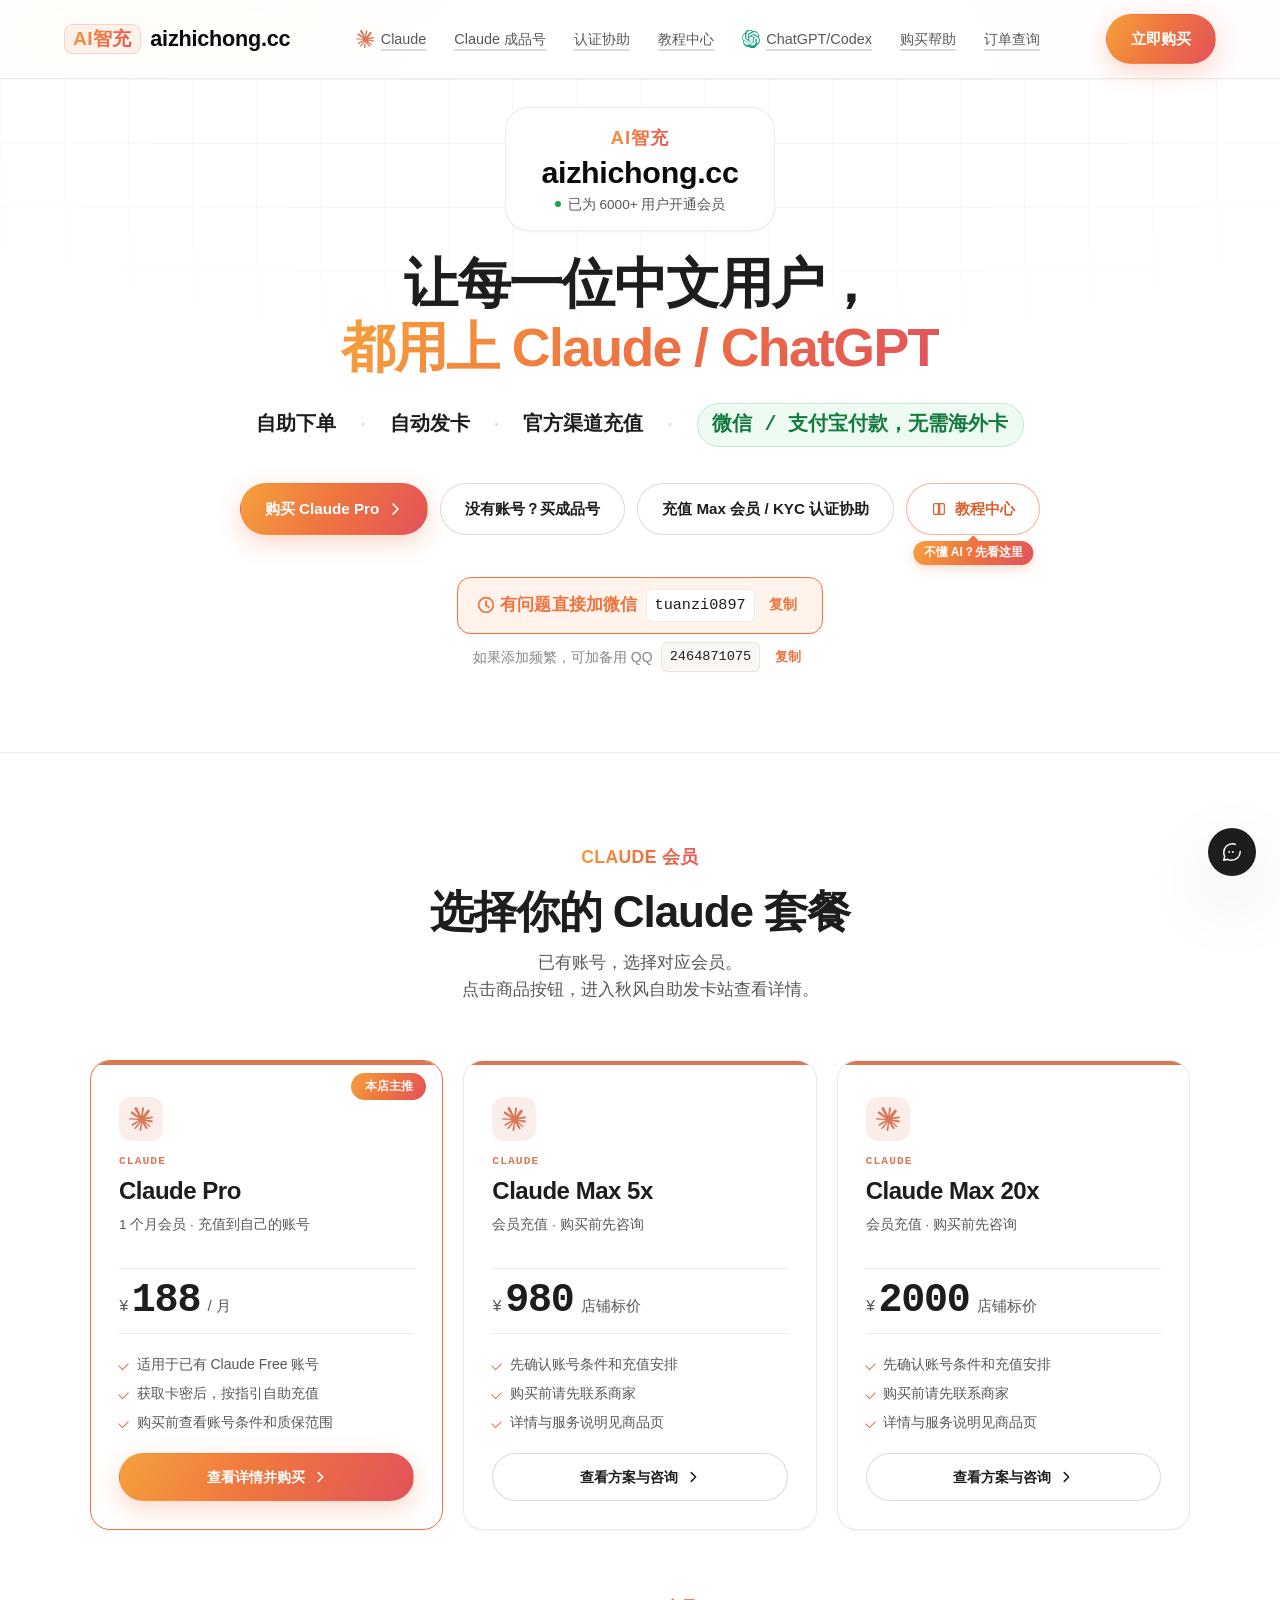
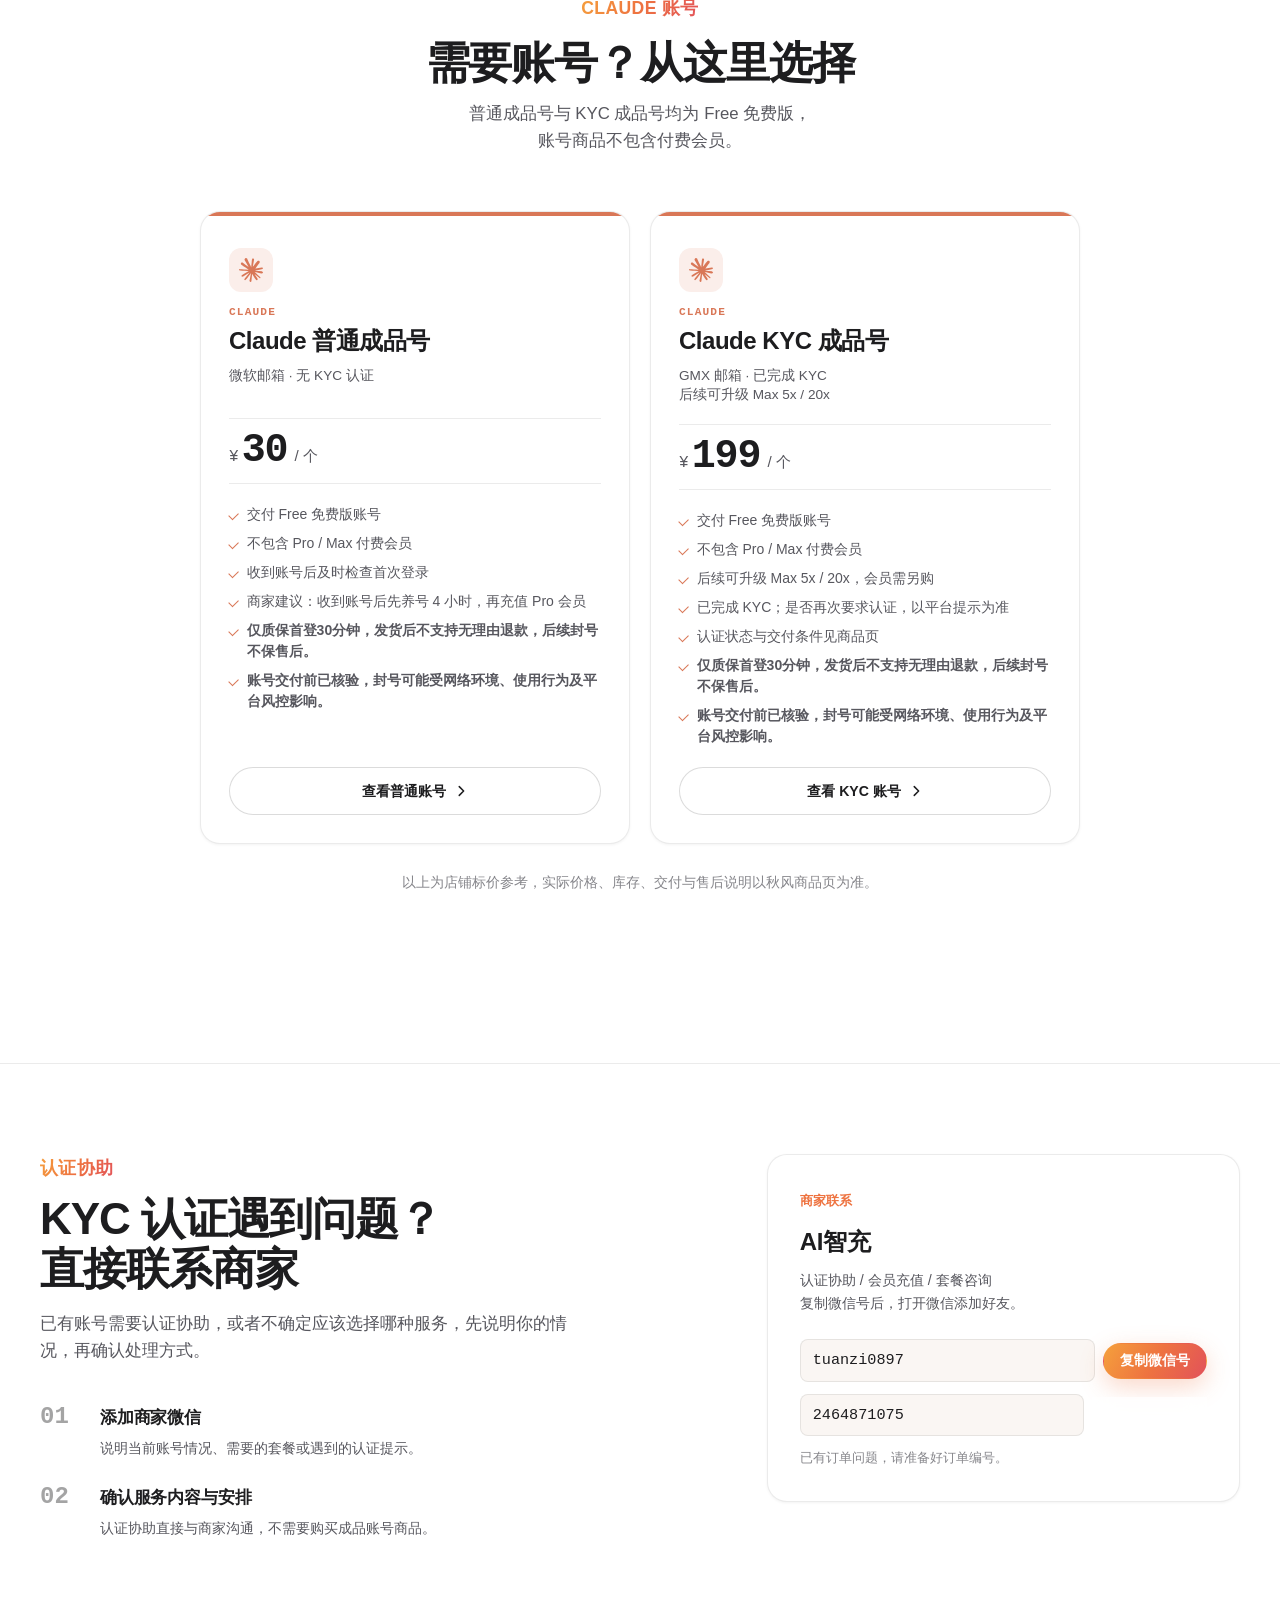
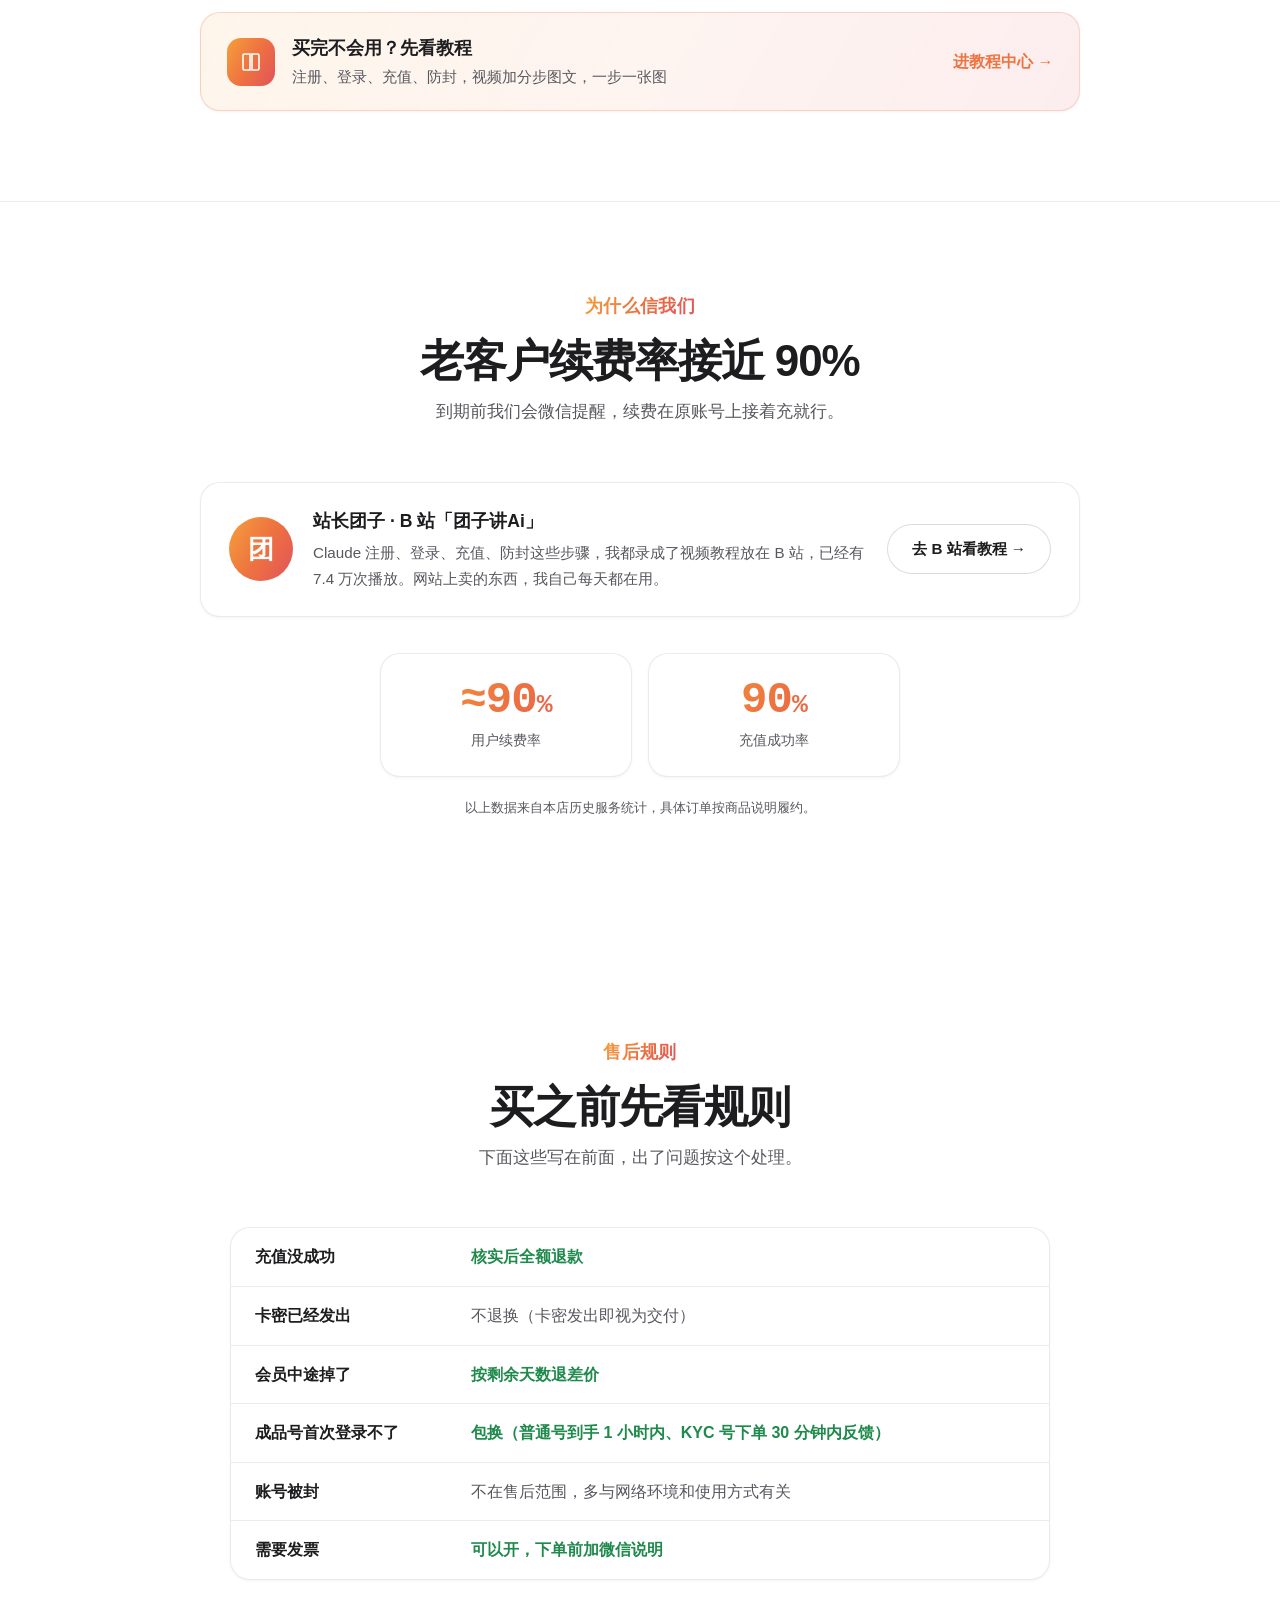
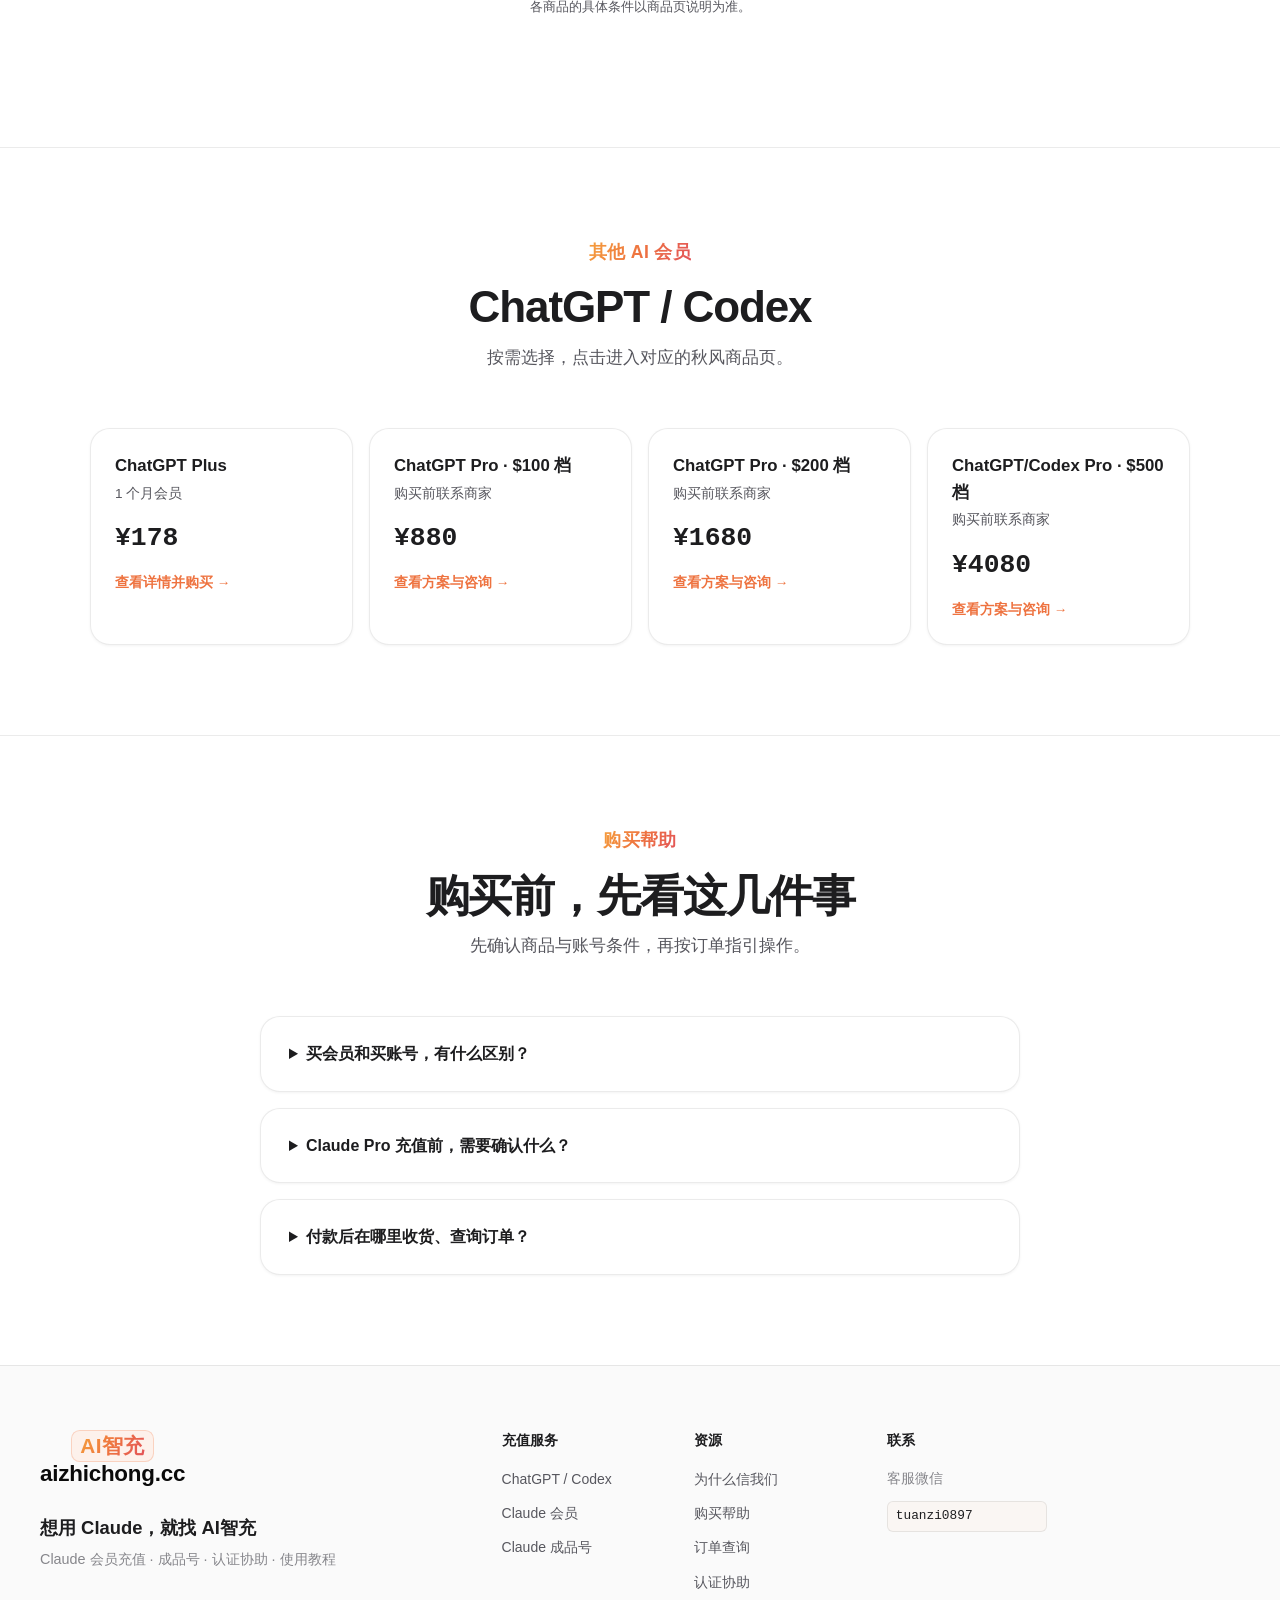
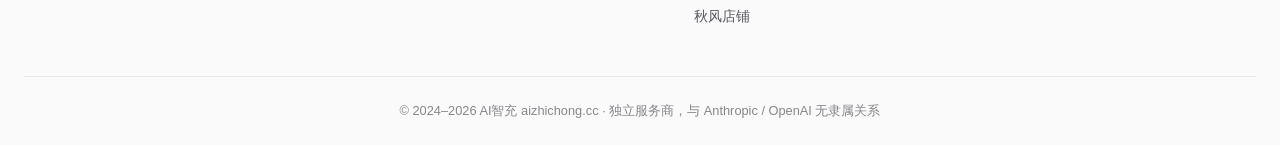
==== commit 02e5fb06: "标签页图标换成橙色“智”字" ====
--- a/index.html
+++ b/index.html
@@ -1,4 +1,4 @@
-<!doctype html><html lang="zh-CN"><head><meta charset="UTF-8"><meta name="viewport" content="width=device-width, initial-scale=1.0"><meta name="robots" content="index, follow"><title>AI智充 · Claude 会员充值与成品号</title><meta name="description" content="Claude 会员充值、成品账号与认证协助，选择商品后前往秋风自助发卡站。"><link rel="icon" href="favicon.svg" type="image/svg+xml"><link rel="stylesheet" href="site.css"><link rel="stylesheet" href="preview.css?v=20261019-claude-v2"><link rel="stylesheet" href="orange.css"><link rel="canonical" href="https://aizhichong.cc/"><meta property="og:title" content="Claude / ChatGPT / Codex 会员充值 · aizhichong.cc"><meta property="og:type" content="website"><meta property="og:locale" content="zh_CN"><meta name="theme-color" content="#D97757">
+<!doctype html><html lang="zh-CN"><head><meta charset="UTF-8"><meta name="viewport" content="width=device-width, initial-scale=1.0"><meta name="robots" content="index, follow"><title>AI智充 · Claude 会员充值与成品号</title><meta name="description" content="Claude 会员充值、成品账号与认证协助，选择商品后前往秋风自助发卡站。"><link rel="icon" href="favicon.svg?v=2" type="image/svg+xml"><link rel="icon" href="favicon-32.png?v=2" sizes="32x32" type="image/png"><link rel="apple-touch-icon" href="apple-touch-icon.png?v=2"><link rel="stylesheet" href="site.css"><link rel="stylesheet" href="preview.css?v=20261019-claude-v2"><link rel="stylesheet" href="orange.css"><link rel="canonical" href="https://aizhichong.cc/"><meta property="og:title" content="Claude / ChatGPT / Codex 会员充值 · aizhichong.cc"><meta property="og:type" content="website"><meta property="og:locale" content="zh_CN"><meta name="theme-color" content="#D97757">
 
 <!-- Google Analytics 4 -->
     <script async src="https://www.googletagmanager.com/gtag/js?id=G-NEC42D9JMV"></script>
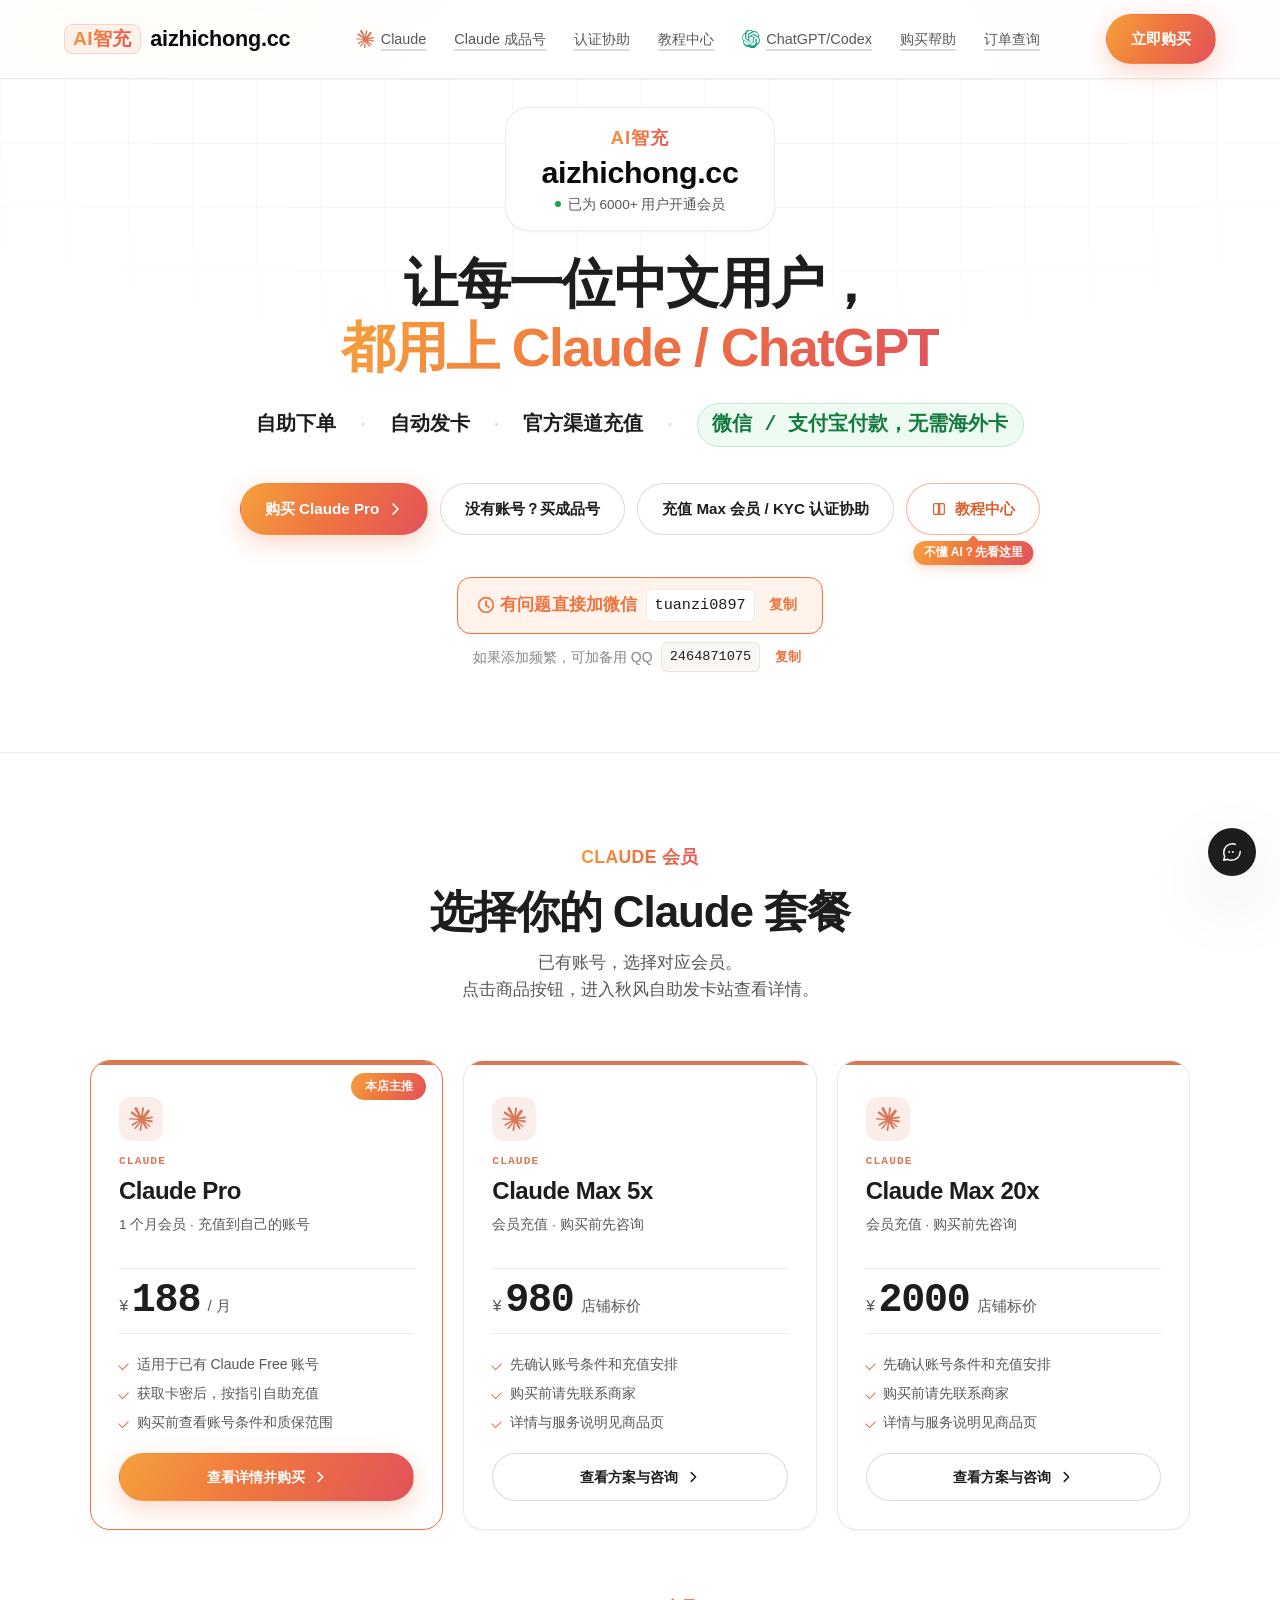
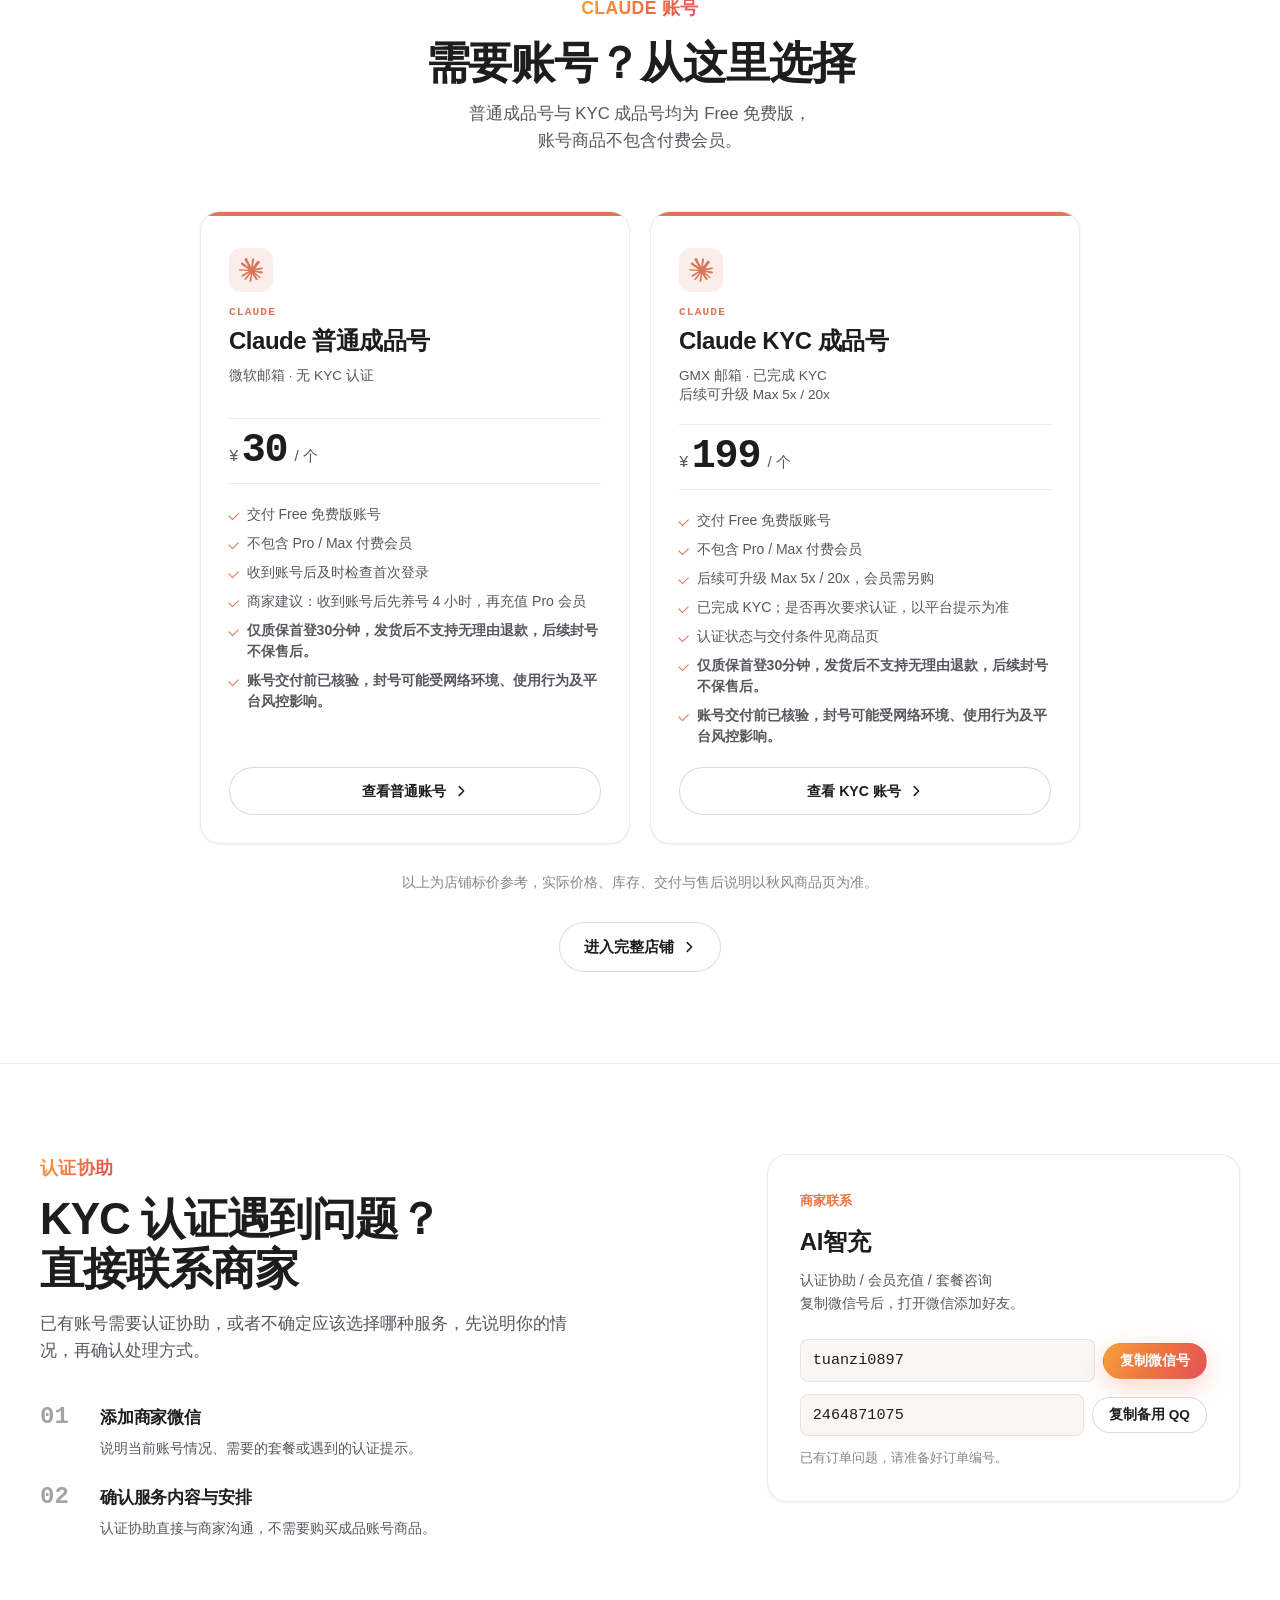
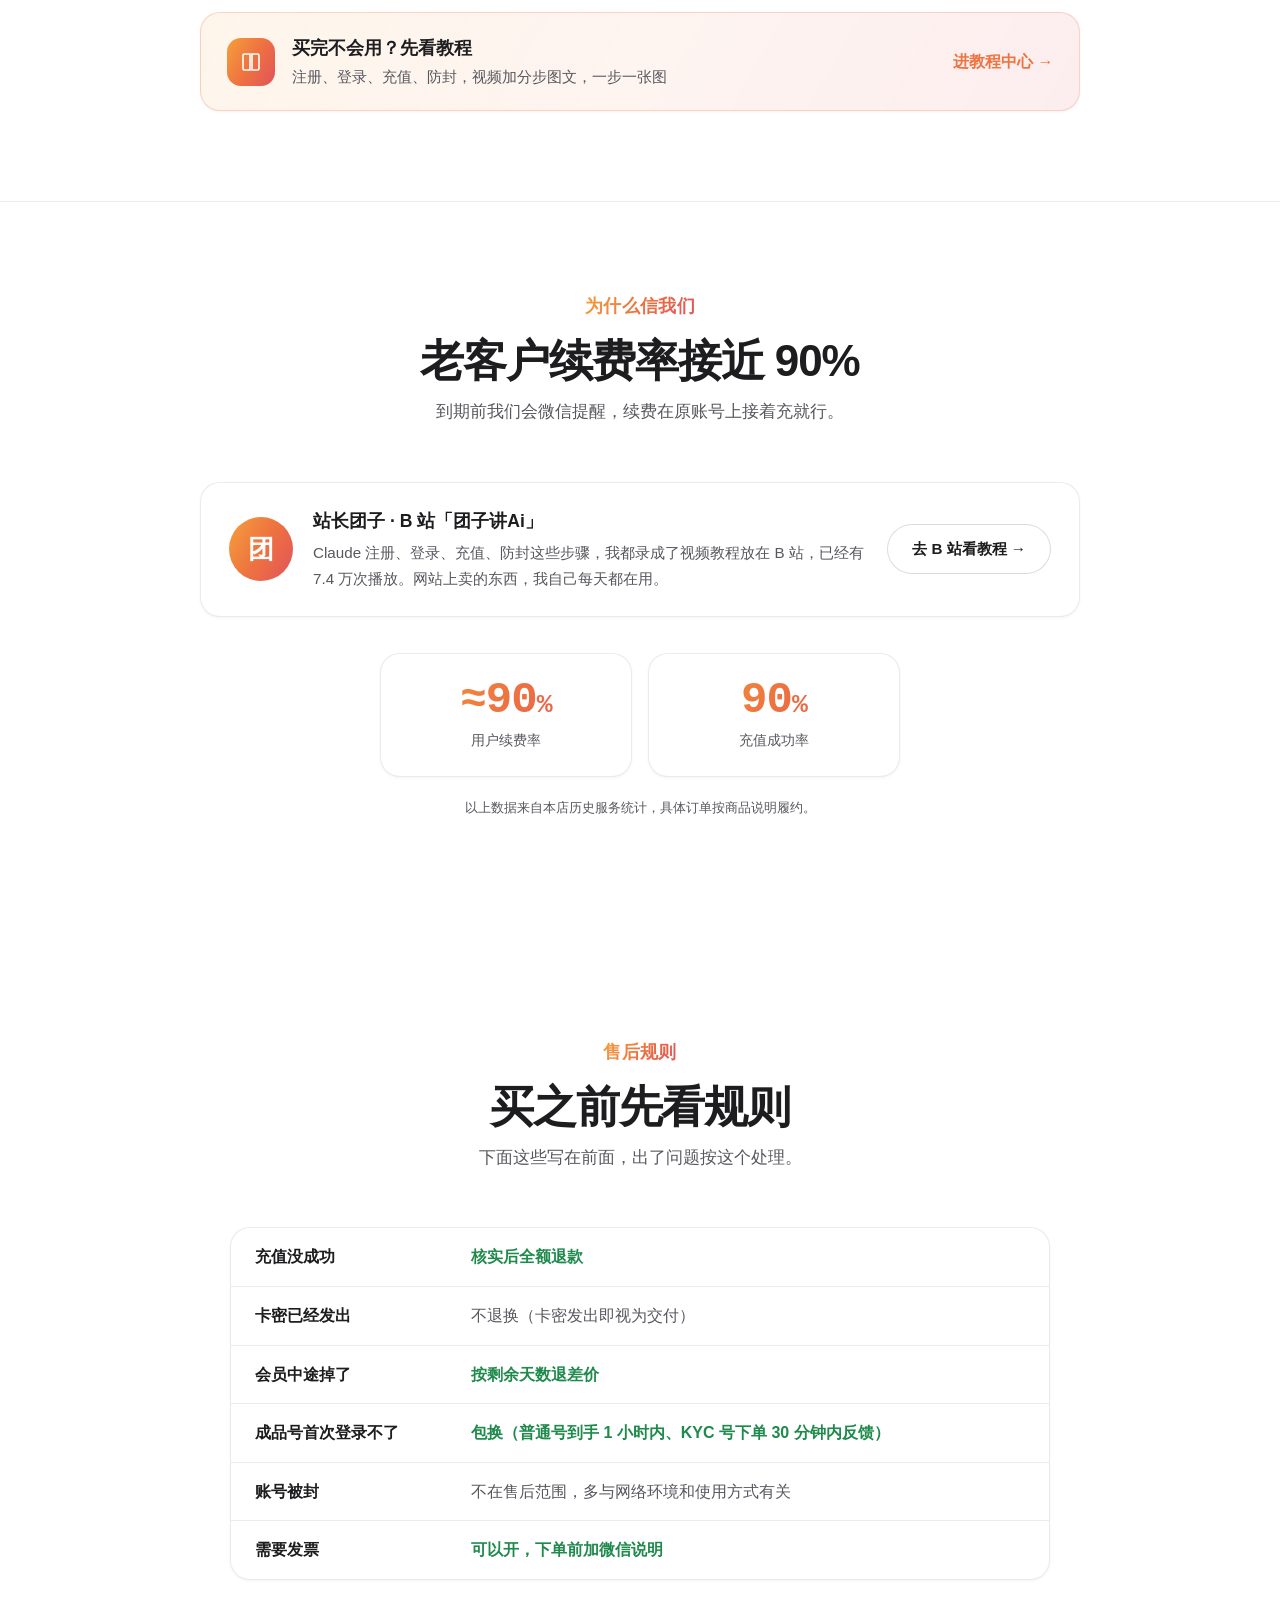
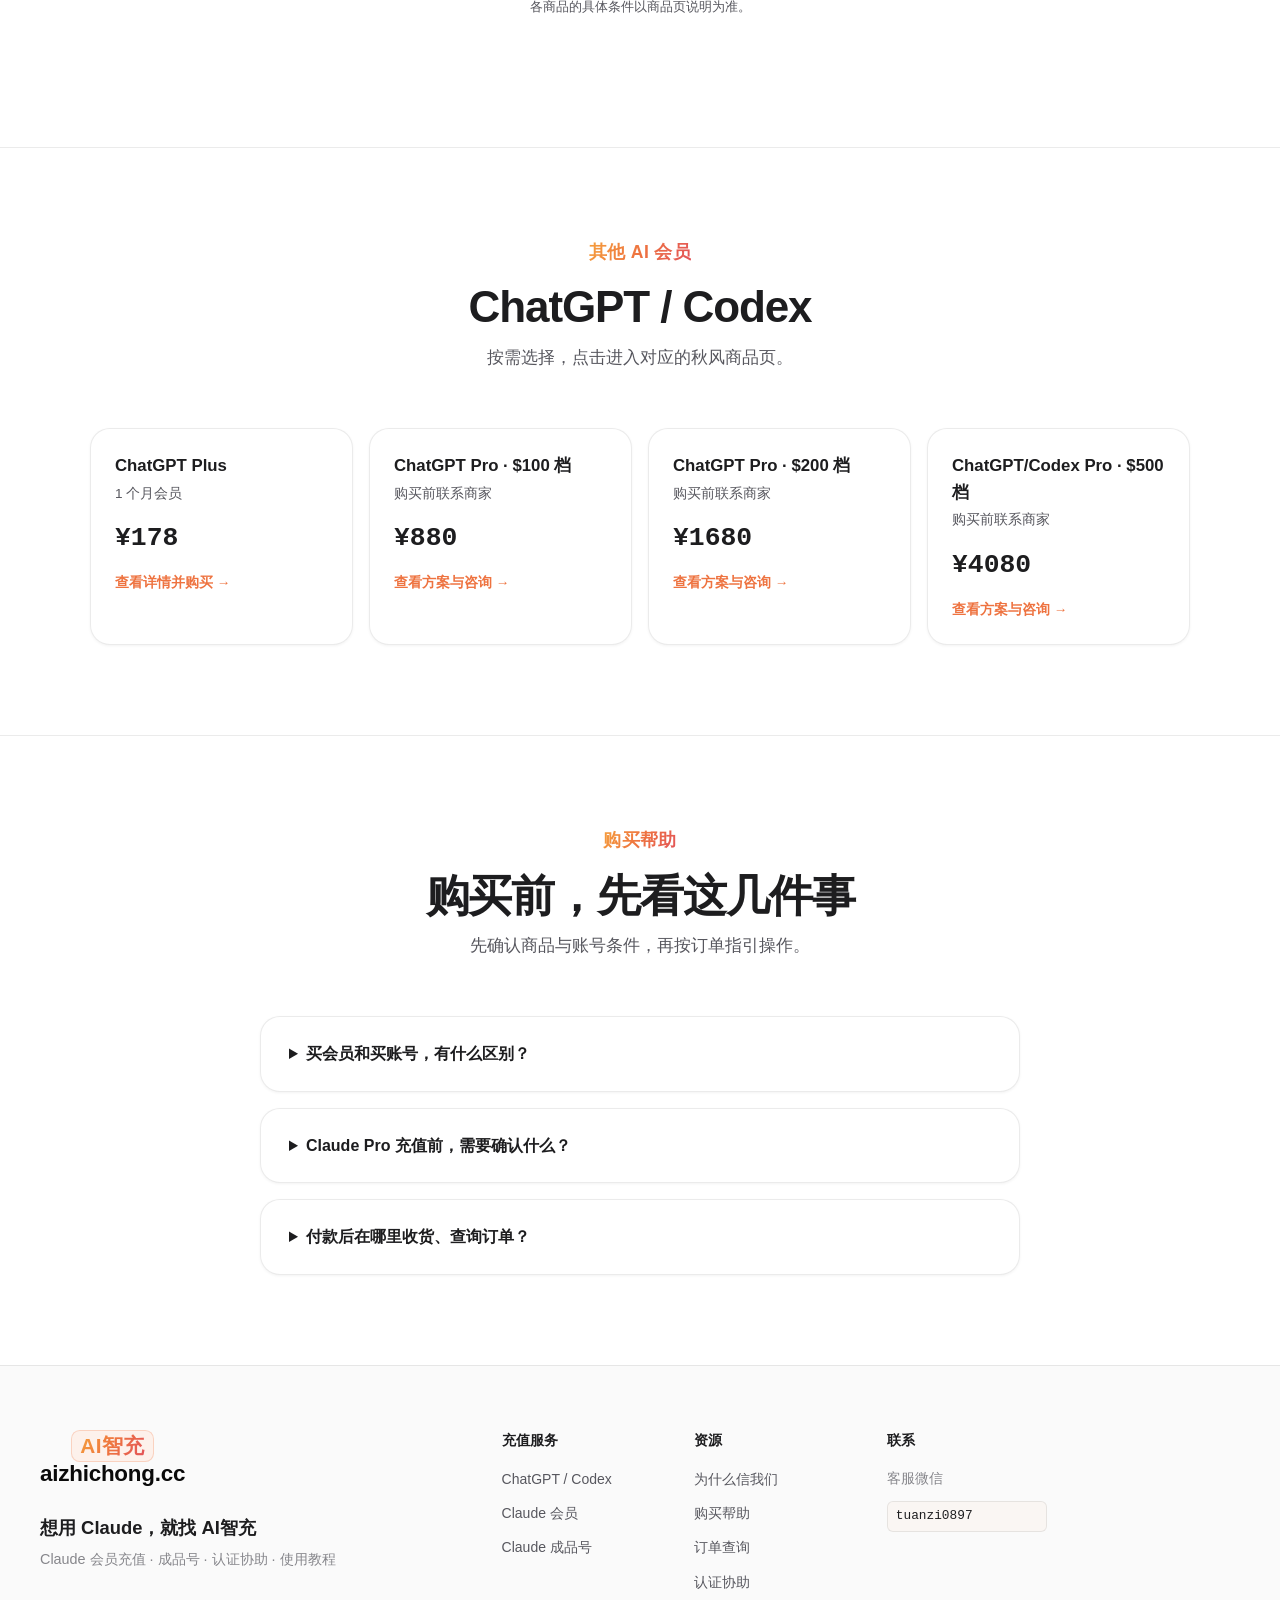
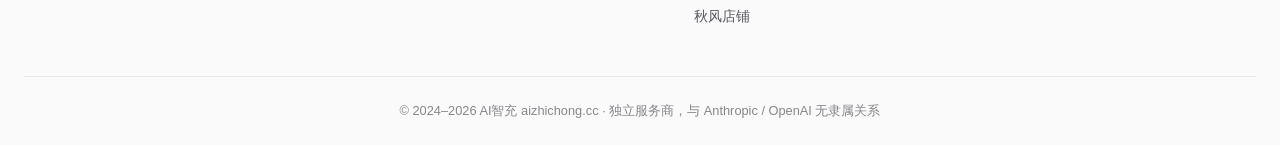
==== commit 1caf469f: "首屏四个按钮大屏放一行，样式加版本号避免缓存" ====
--- a/index.html
+++ b/index.html
@@ -1,4 +1,4 @@
-<!doctype html><html lang="zh-CN"><head><meta charset="UTF-8"><meta name="viewport" content="width=device-width, initial-scale=1.0"><meta name="robots" content="index, follow"><title>AI智充 · Claude 会员充值与成品号</title><meta name="description" content="Claude 会员充值、成品账号与认证协助，选择商品后前往秋风自助发卡站。"><link rel="icon" href="favicon.svg?v=2" type="image/svg+xml"><link rel="icon" href="favicon-32.png?v=2" sizes="32x32" type="image/png"><link rel="apple-touch-icon" href="apple-touch-icon.png?v=2"><link rel="stylesheet" href="site.css"><link rel="stylesheet" href="preview.css?v=20261019-claude-v2"><link rel="stylesheet" href="orange.css"><link rel="canonical" href="https://aizhichong.cc/"><meta property="og:title" content="Claude / ChatGPT / Codex 会员充值 · aizhichong.cc"><meta property="og:type" content="website"><meta property="og:locale" content="zh_CN"><meta name="theme-color" content="#D97757">
+<!doctype html><html lang="zh-CN"><head><meta charset="UTF-8"><meta name="viewport" content="width=device-width, initial-scale=1.0"><meta name="robots" content="index, follow"><title>AI智充 · Claude 会员充值与成品号</title><meta name="description" content="Claude 会员充值、成品账号与认证协助，选择商品后前往秋风自助发卡站。"><link rel="icon" href="favicon.svg?v=2" type="image/svg+xml"><link rel="icon" href="favicon-32.png?v=2" sizes="32x32" type="image/png"><link rel="apple-touch-icon" href="apple-touch-icon.png?v=2"><link rel="stylesheet" href="site.css"><link rel="stylesheet" href="preview.css?v=20261019-claude-v2"><link rel="stylesheet" href="orange.css?v=20261023-1300"><link rel="canonical" href="https://aizhichong.cc/"><meta property="og:title" content="Claude / ChatGPT / Codex 会员充值 · aizhichong.cc"><meta property="og:type" content="website"><meta property="og:locale" content="zh_CN"><meta name="theme-color" content="#D97757">
 
 <!-- Google Analytics 4 -->
     <script async src="https://www.googletagmanager.com/gtag/js?id=G-NEC42D9JMV"></script>
--- a/orange.css
+++ b/orange.css
@@ -135,3 +135,10 @@
   .hero-tutorial-tip{position:static;transform:none;margin-top:8px}
   .hero-tutorial-tip::before{display:none}
 }
+
+/* 大屏：四个按钮放一行，小标签挂在教程中心按钮正下方 */
+@media (min-width:1100px){
+  .hero-inner{max-width:1120px}
+  .hero-cta{flex-wrap:nowrap}
+  .hero-cta .btn,.hero-tutorial-main{white-space:nowrap}
+}
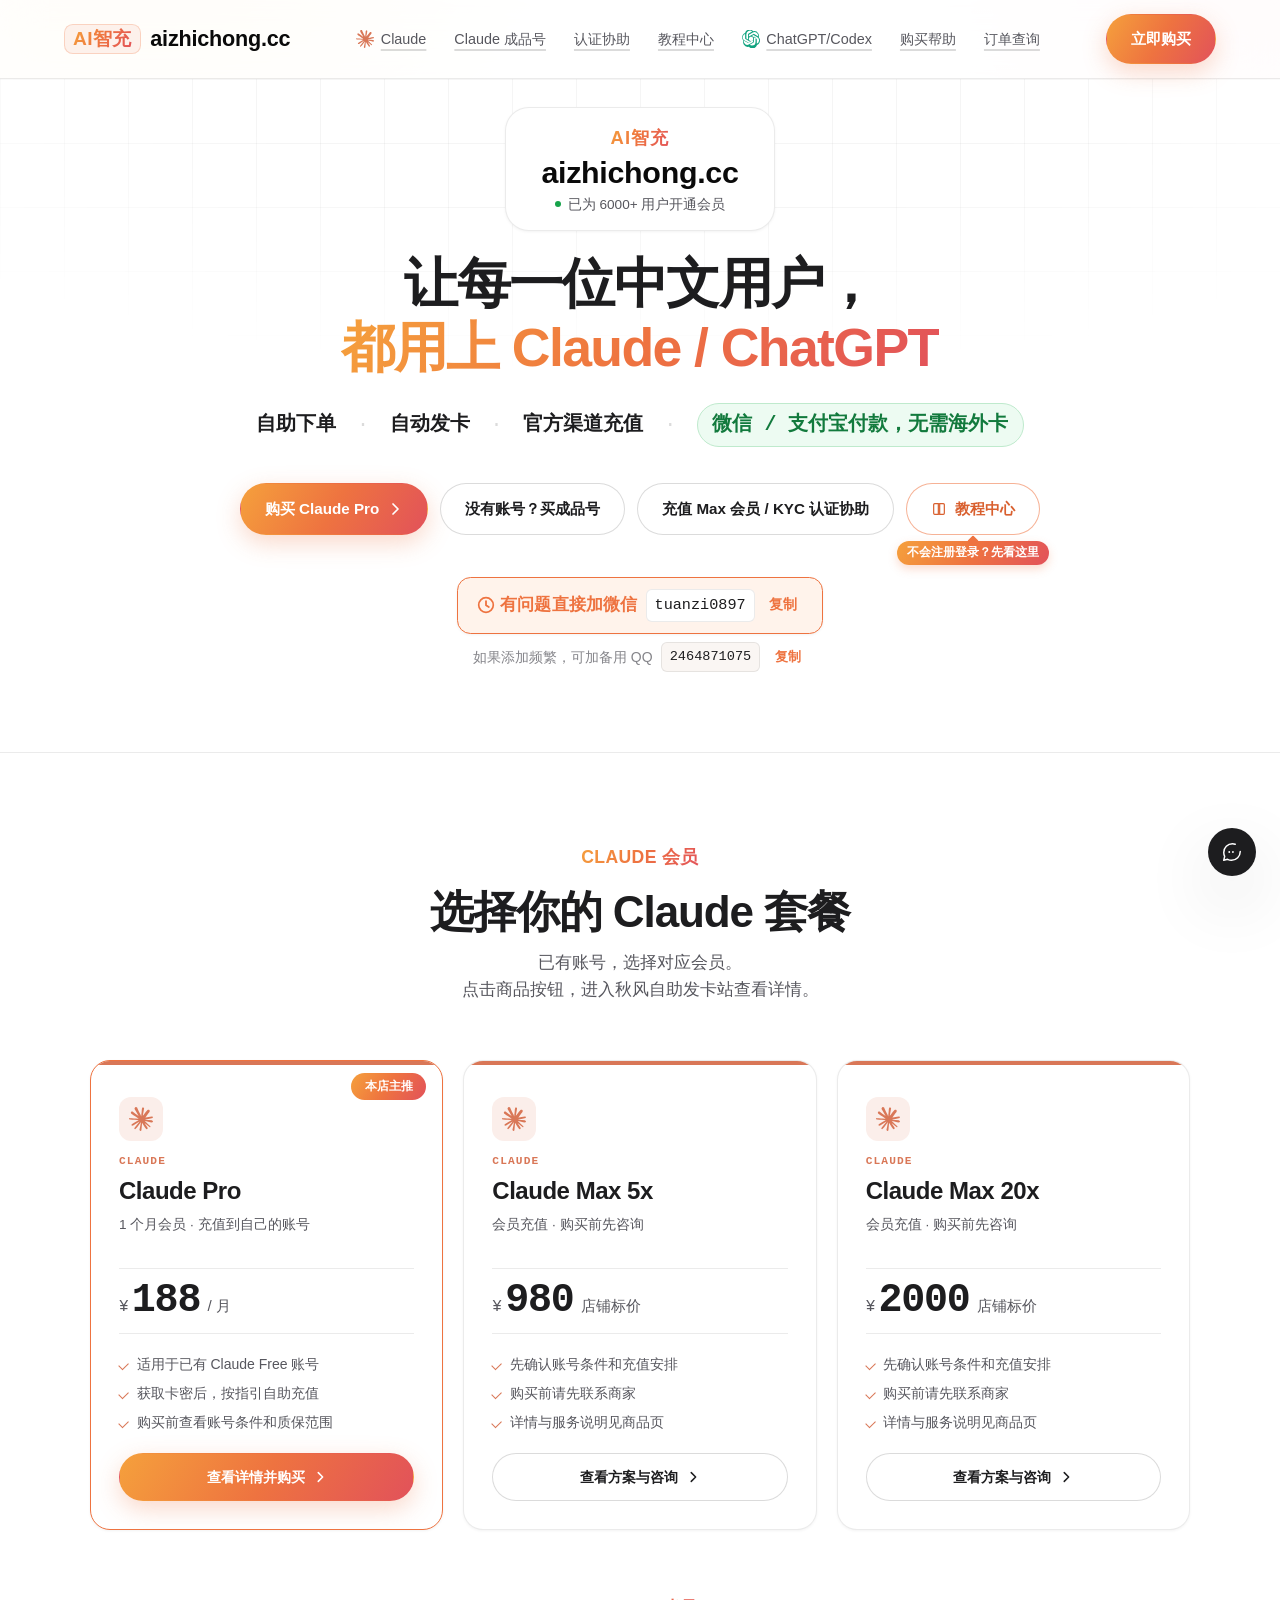
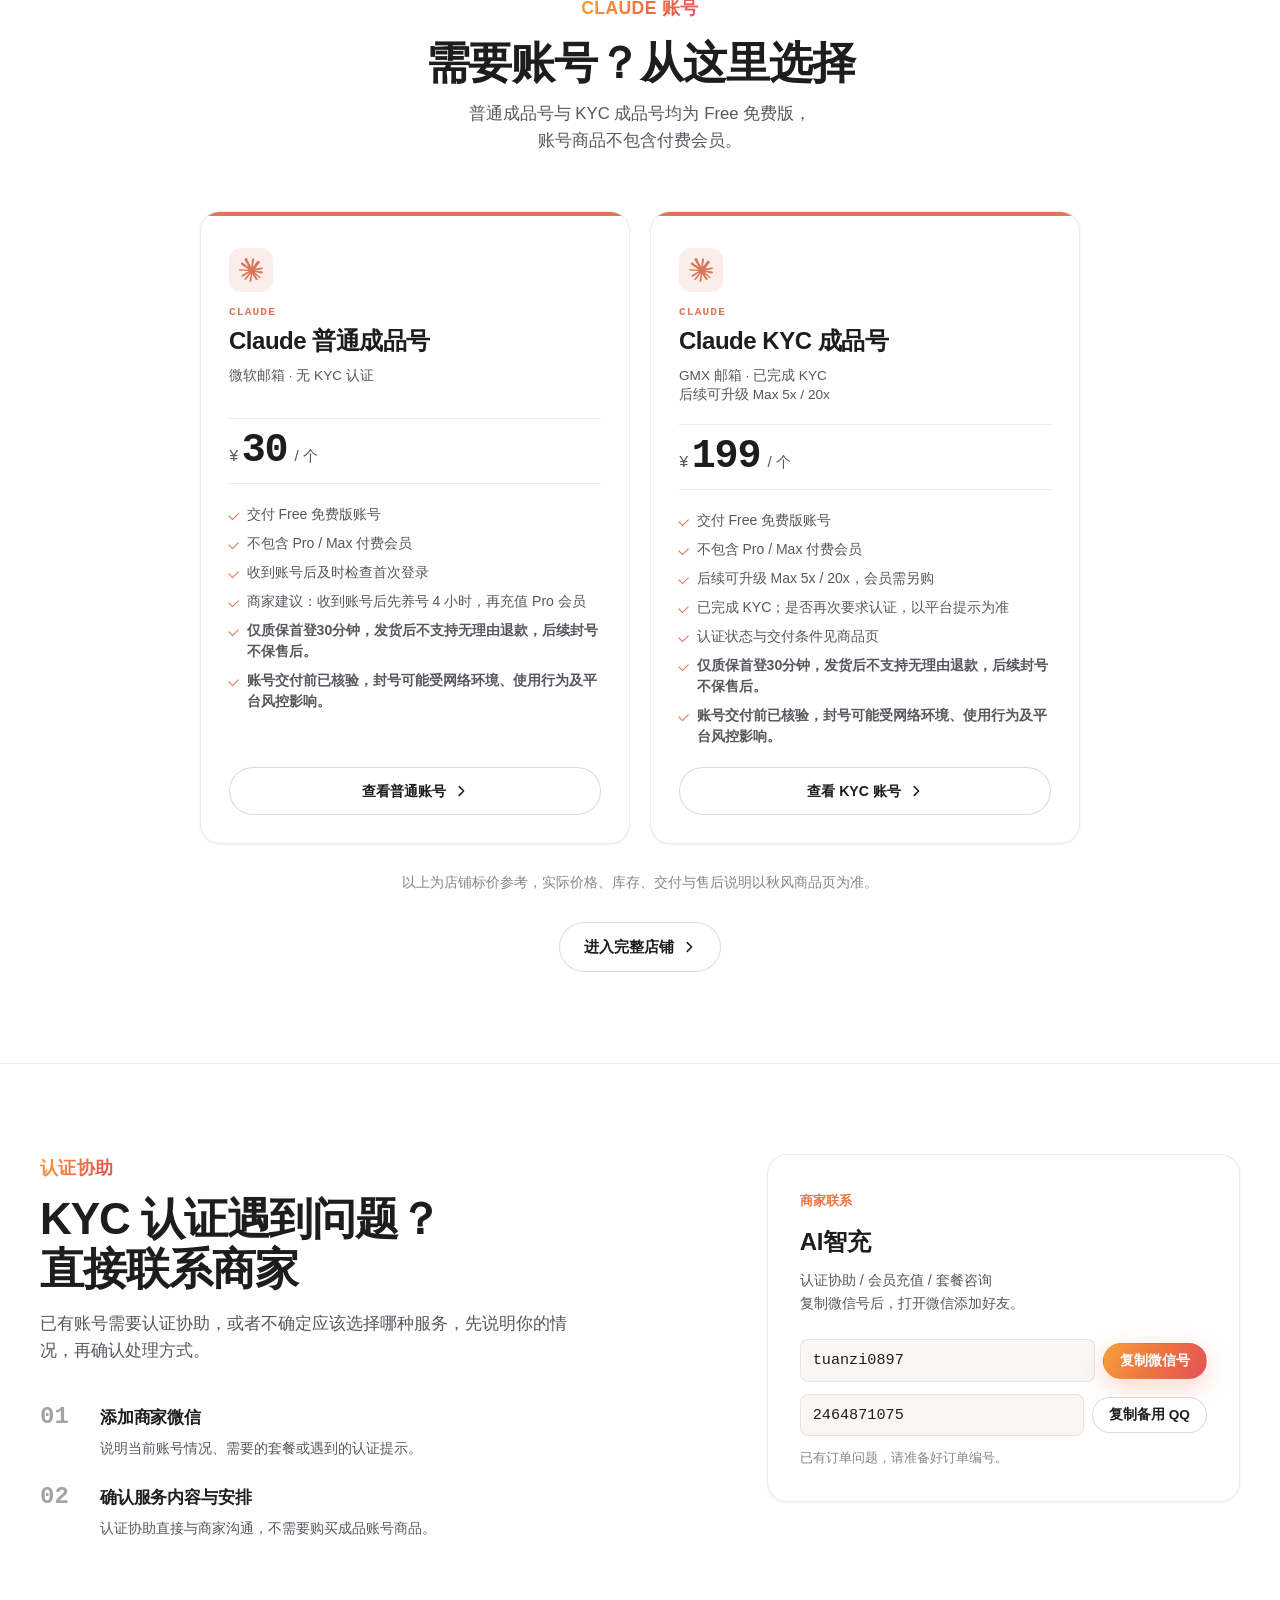
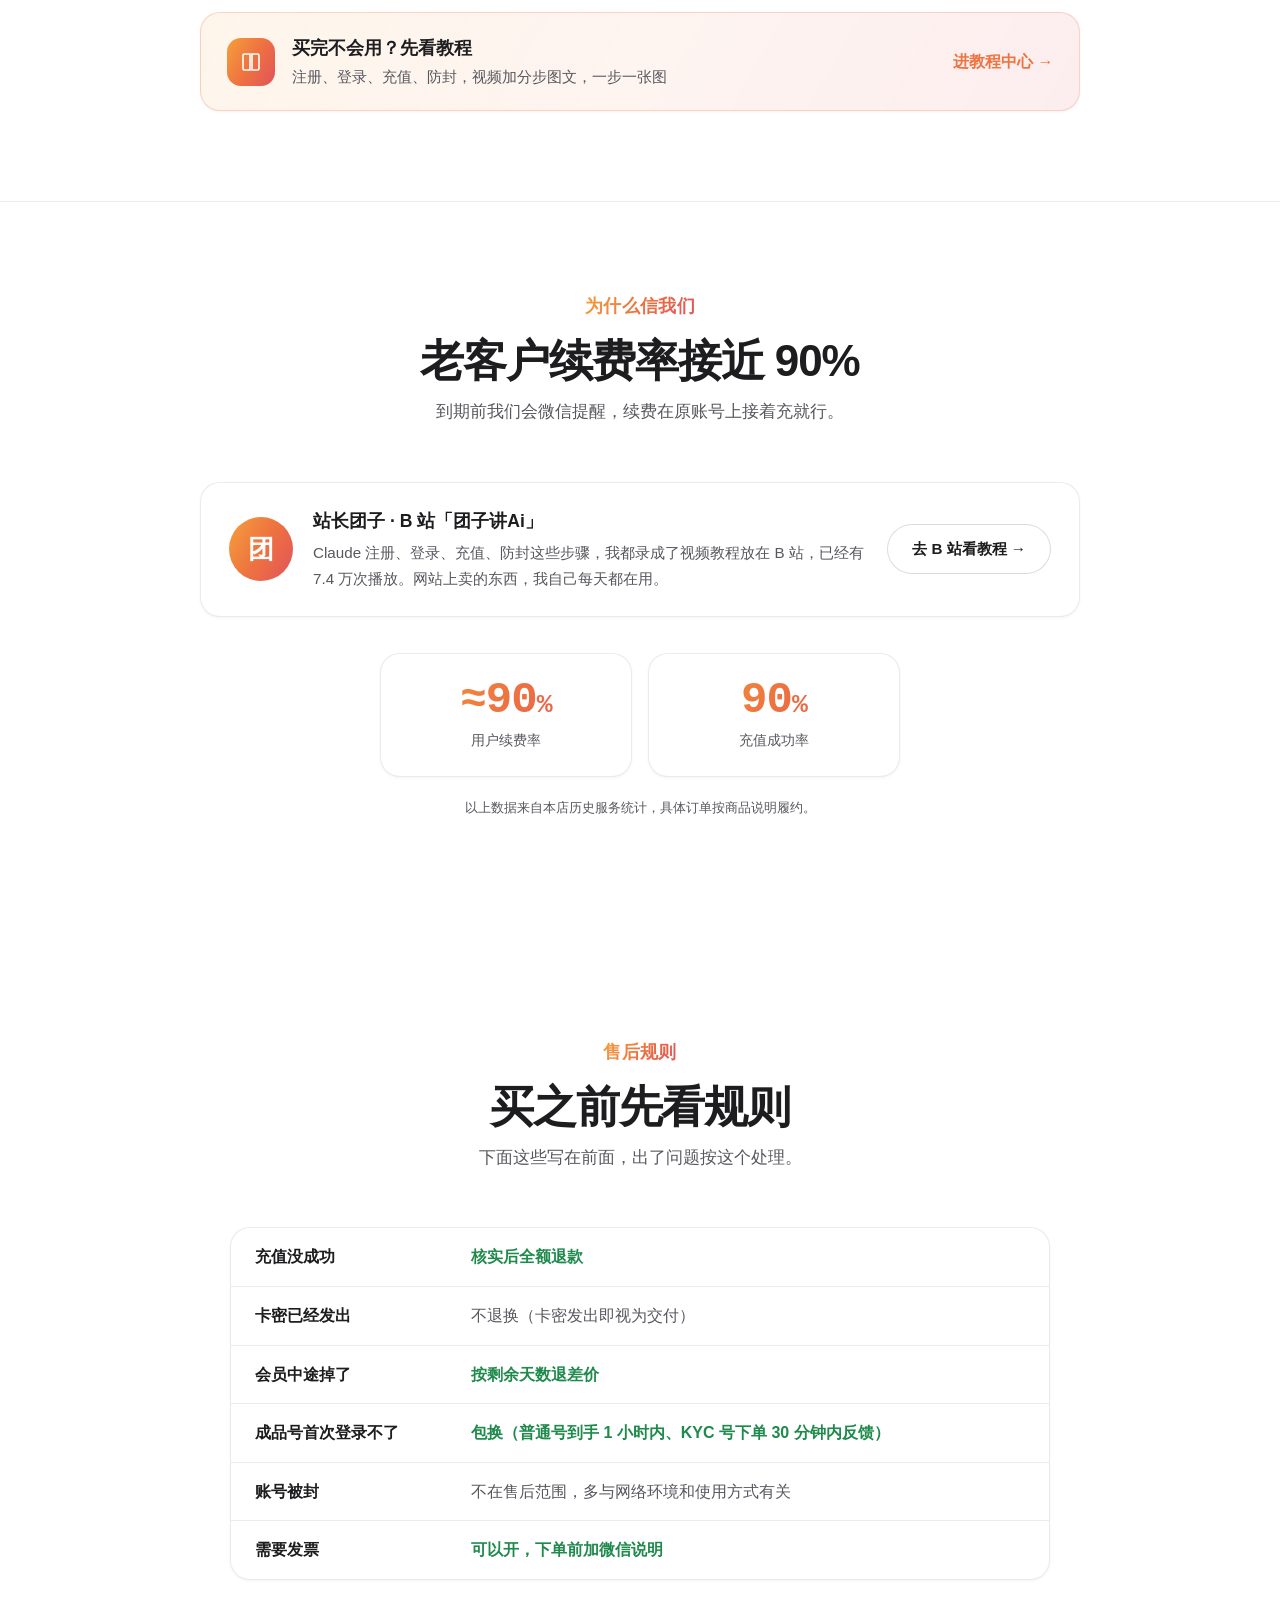
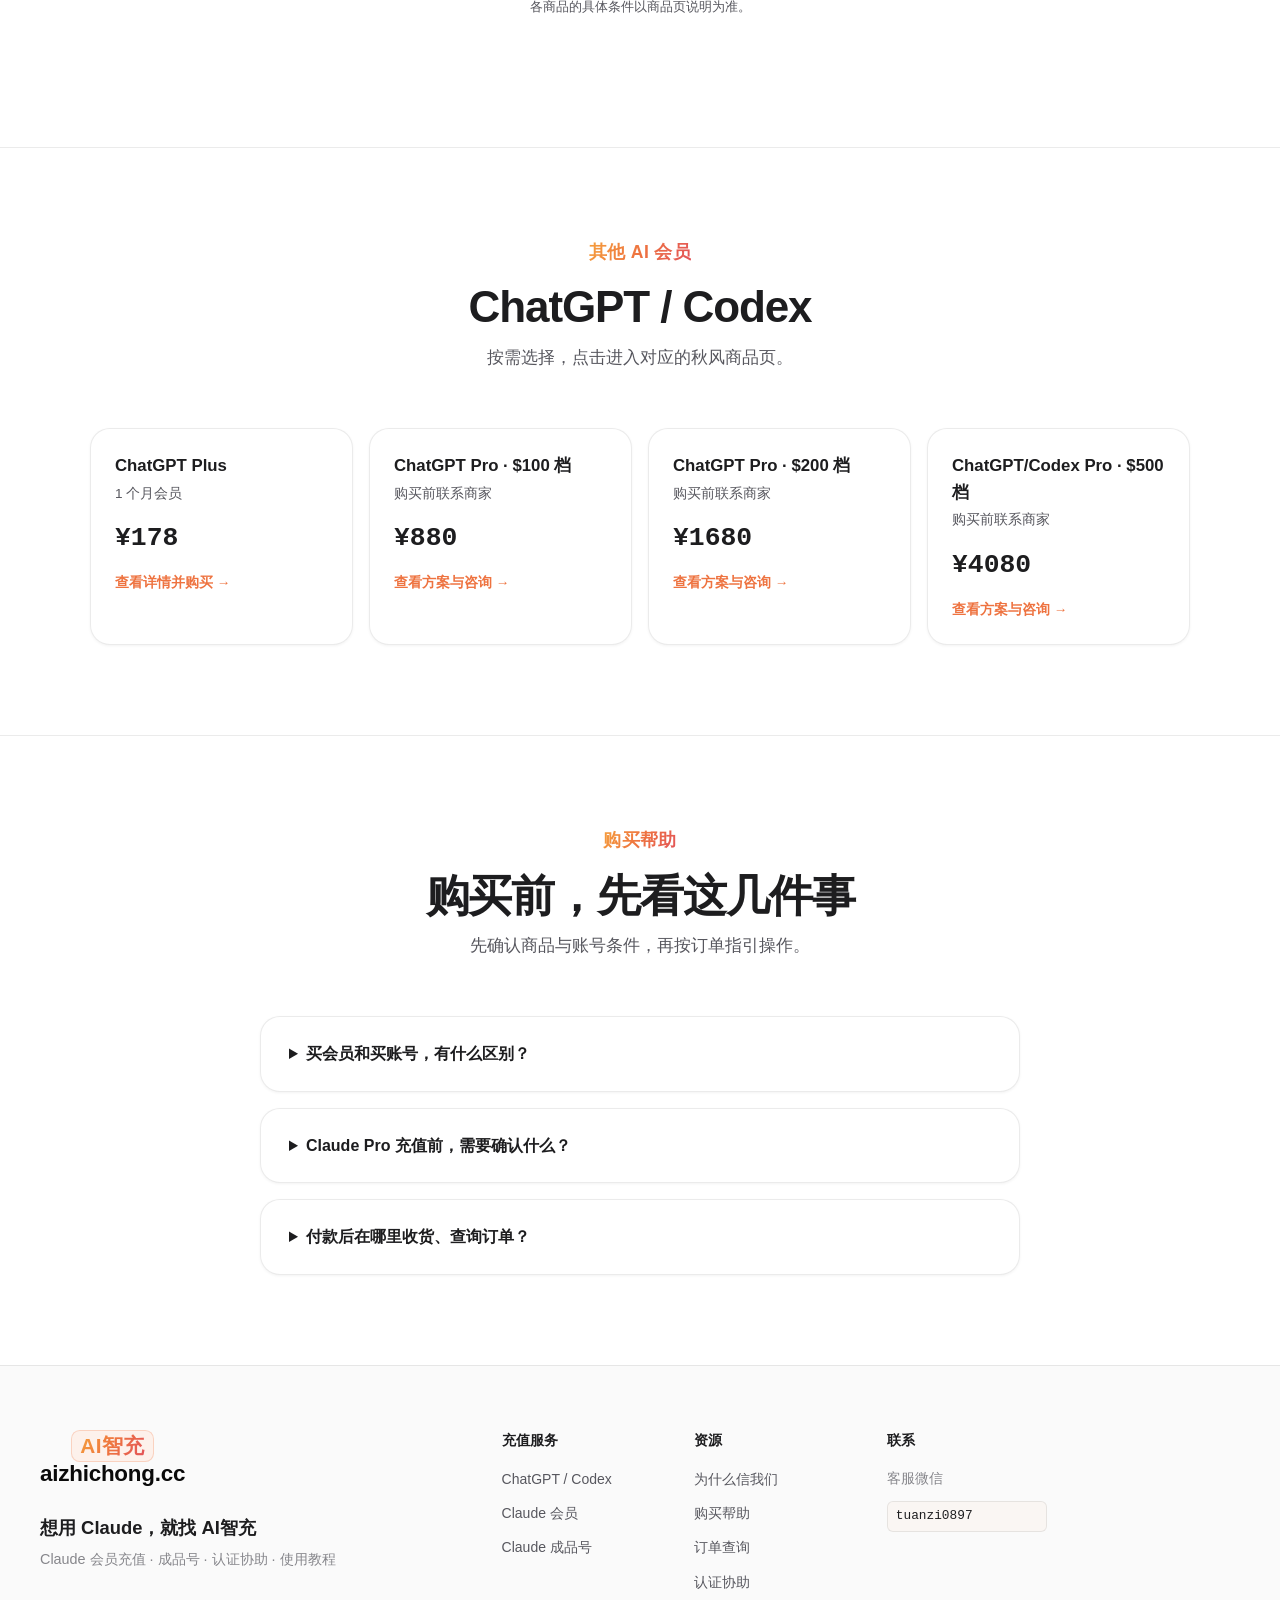
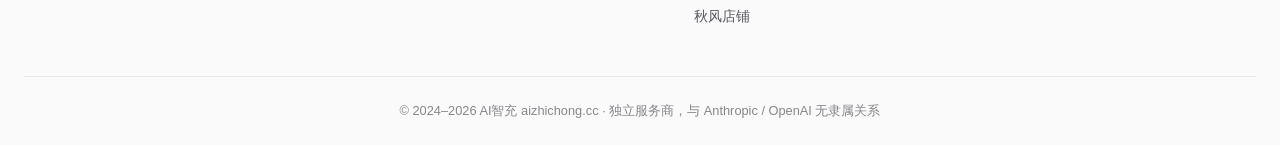
==== commit 2a970b06: "教程中心小标签改为“不会注册登录？先看这里”" ====
--- a/index.html
+++ b/index.html
@@ -57,7 +57,7 @@
                 <a href="#pricing" class="btn btn-secondary-new">充值 Max 会员 / KYC 认证协助</a>
                 <a href="https://aizhichong.cc/tutorial-preview" class="hero-tutorial-btn">
                     <span class="btn btn-secondary-new hero-tutorial-main"><svg width="16" height="16" viewBox="0 0 24 24" fill="none" aria-hidden="true"><path d="M4 5.5A1.5 1.5 0 0 1 5.5 4H11v16H5.5A1.5 1.5 0 0 1 4 18.5v-13Z" stroke="currentColor" stroke-width="1.8"/><path d="M20 5.5A1.5 1.5 0 0 0 18.5 4H13v16h5.5a1.5 1.5 0 0 0 1.5-1.5v-13Z" stroke="currentColor" stroke-width="1.8"/></svg>教程中心</span>
-                    <span class="hero-tutorial-tip">不懂 AI？先看这里</span>
+                    <span class="hero-tutorial-tip">不会注册登录？先看这里</span>
                 </a>
             </div>
             <p class="hero-contact hero-contact--alert rise-in" style="animation-delay: 0.55s">
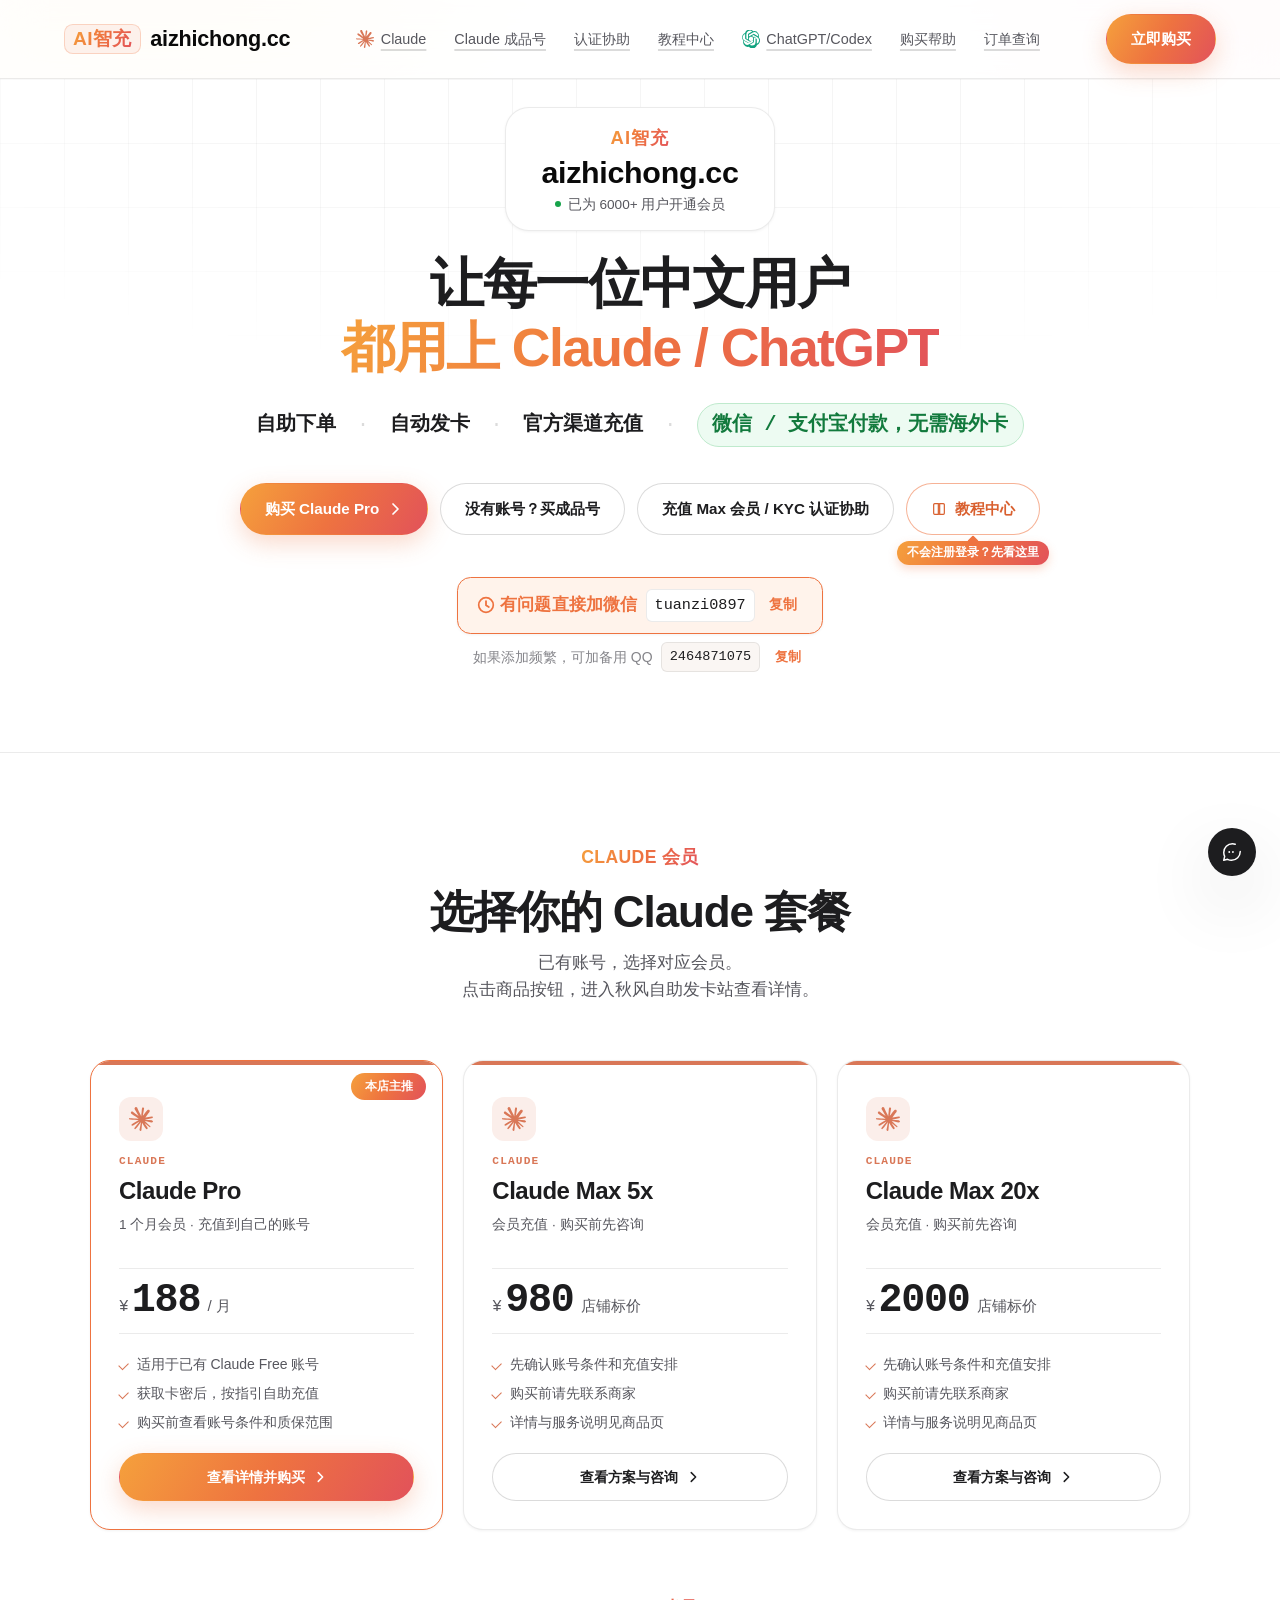
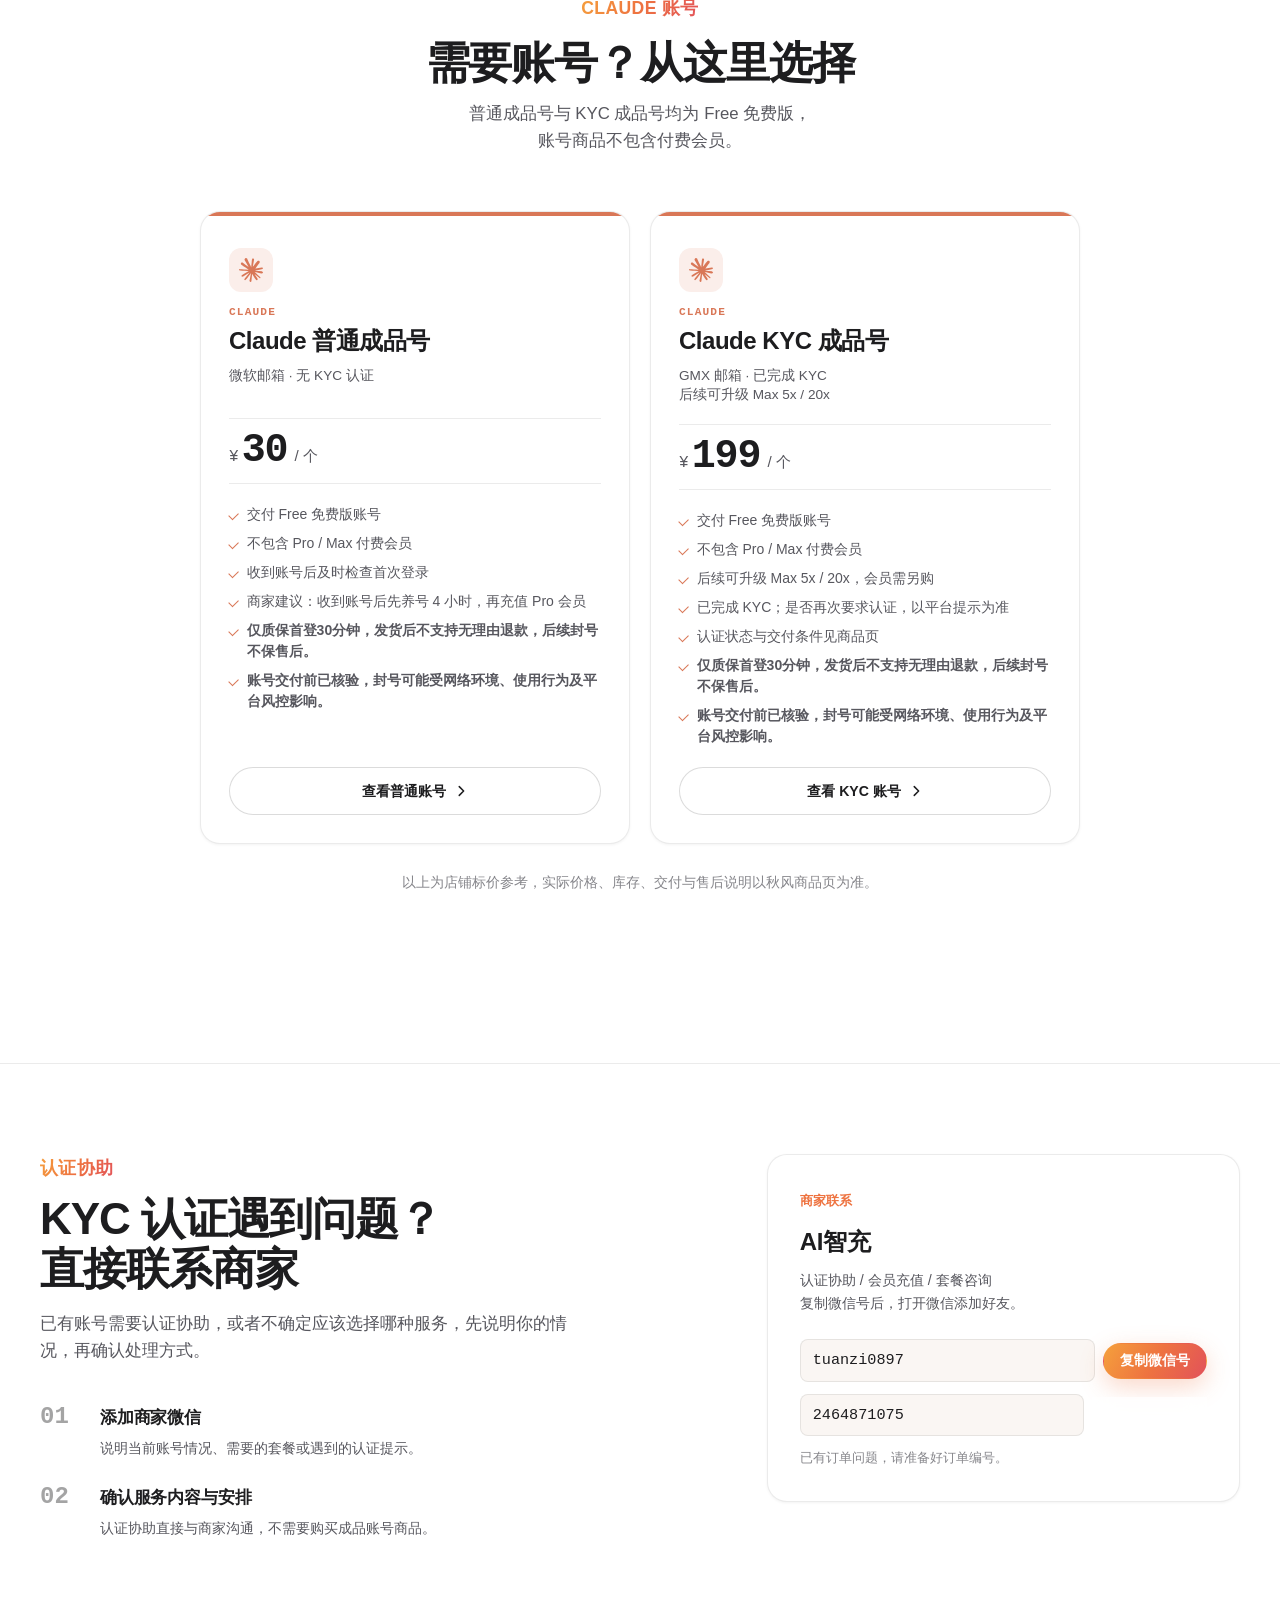
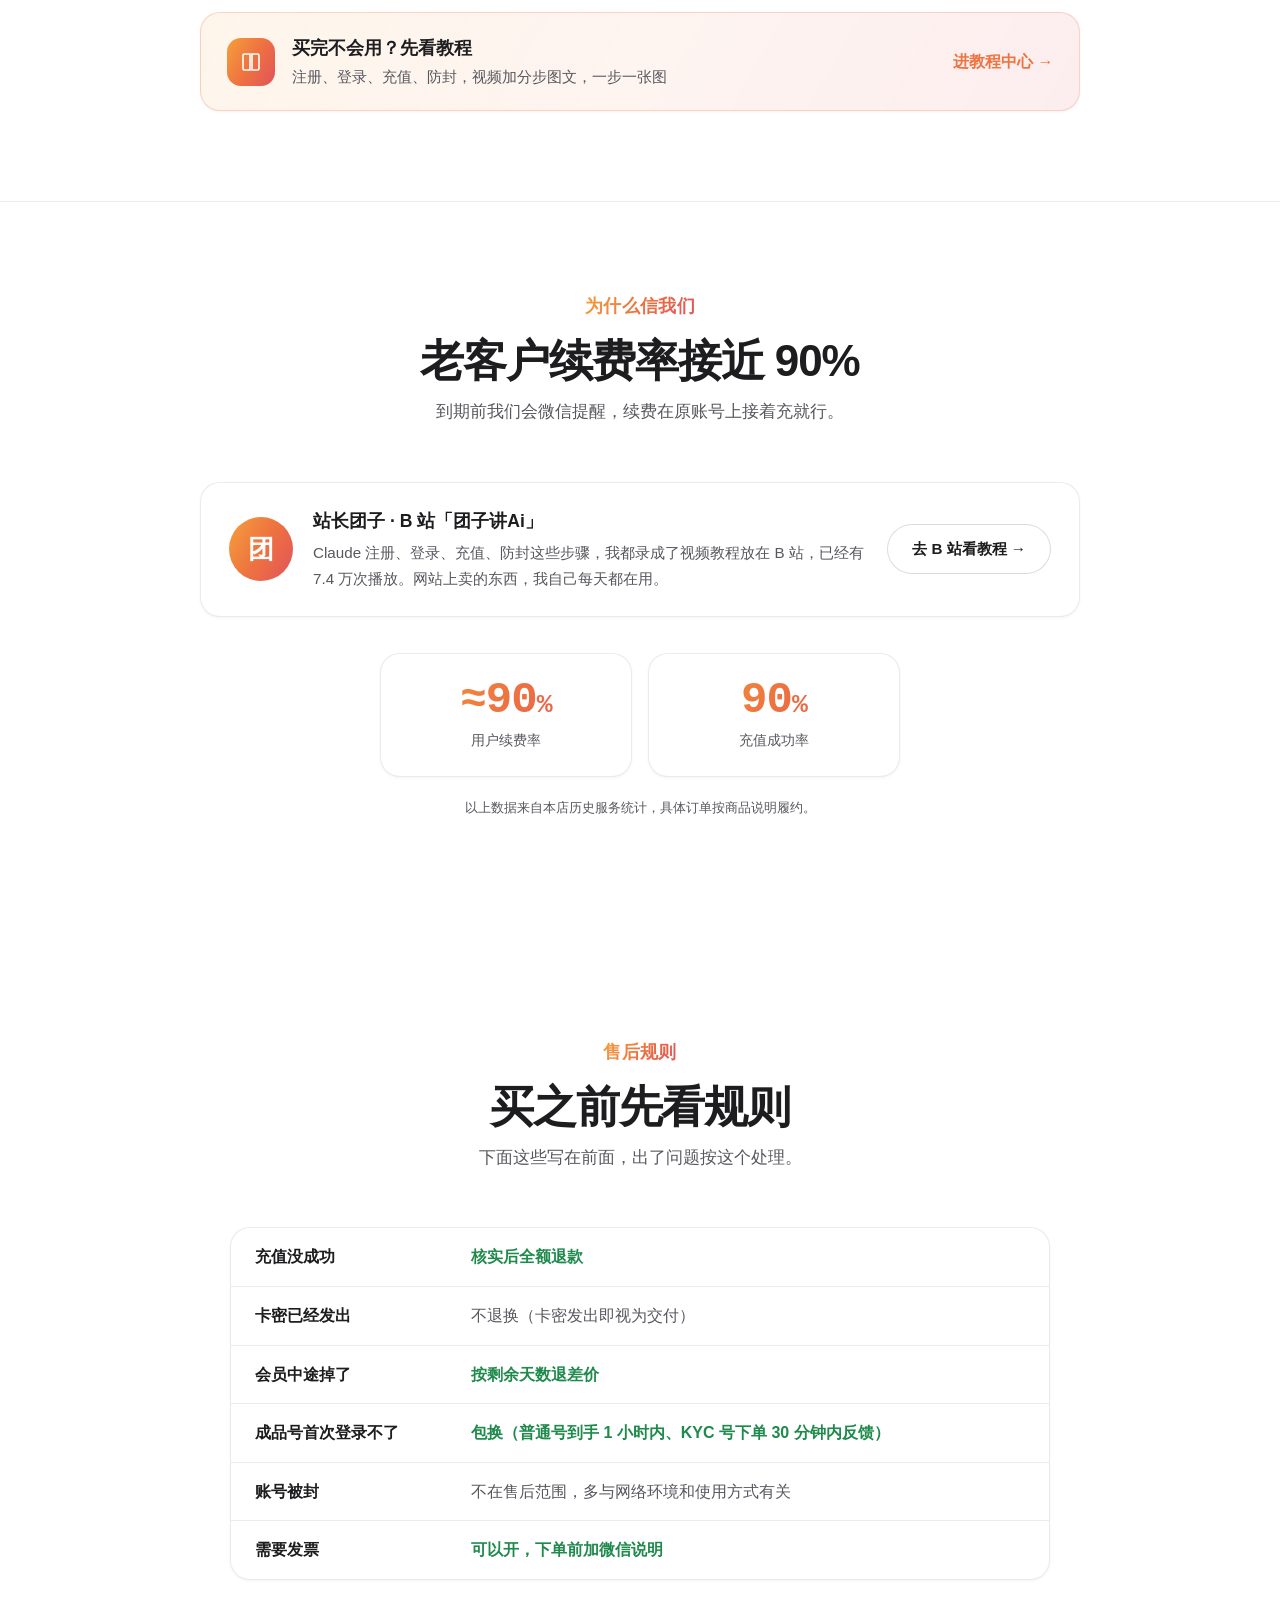
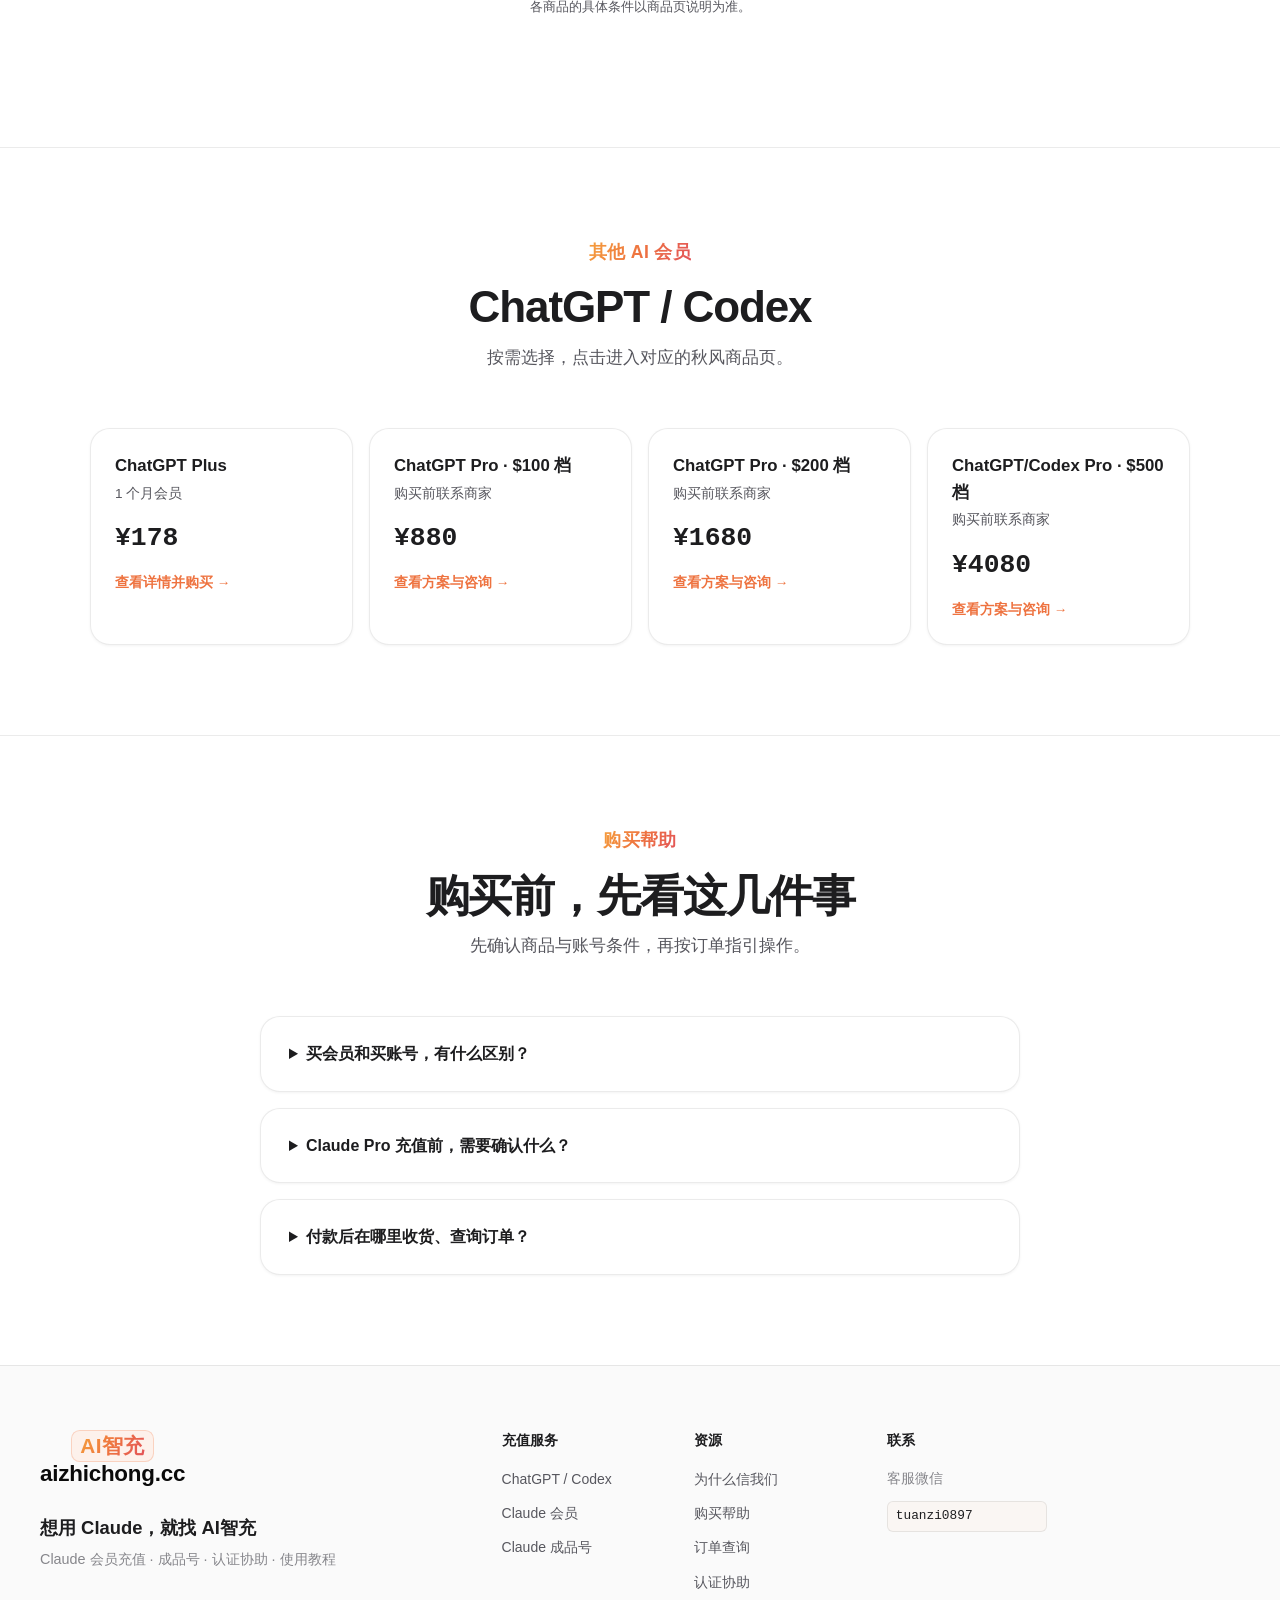
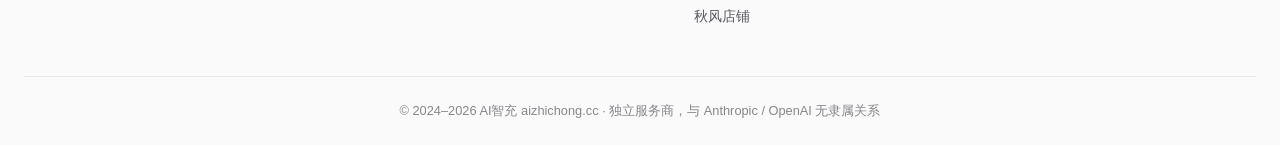
==== commit 79aecb65: "首屏标题去掉逗号" ====
--- a/index.html
+++ b/index.html
@@ -39,7 +39,7 @@
                 <span class="hero-brandpill-meta"><span class="badge-dot"></span>已为 6000+ 用户开通会员</span>
             </div>
             <h1 class="hero-title rise-in" style="animation-delay: 0.15s">
-                让每一位中文用户，<br>
+                让每一位中文用户<br>
                 <span class="hero-title-accent">都用上 <span style="white-space:nowrap">Claude / ChatGPT</span></span>
             </h1>
             <p class="hero-meta rise-in" style="animation-delay: 0.3s">
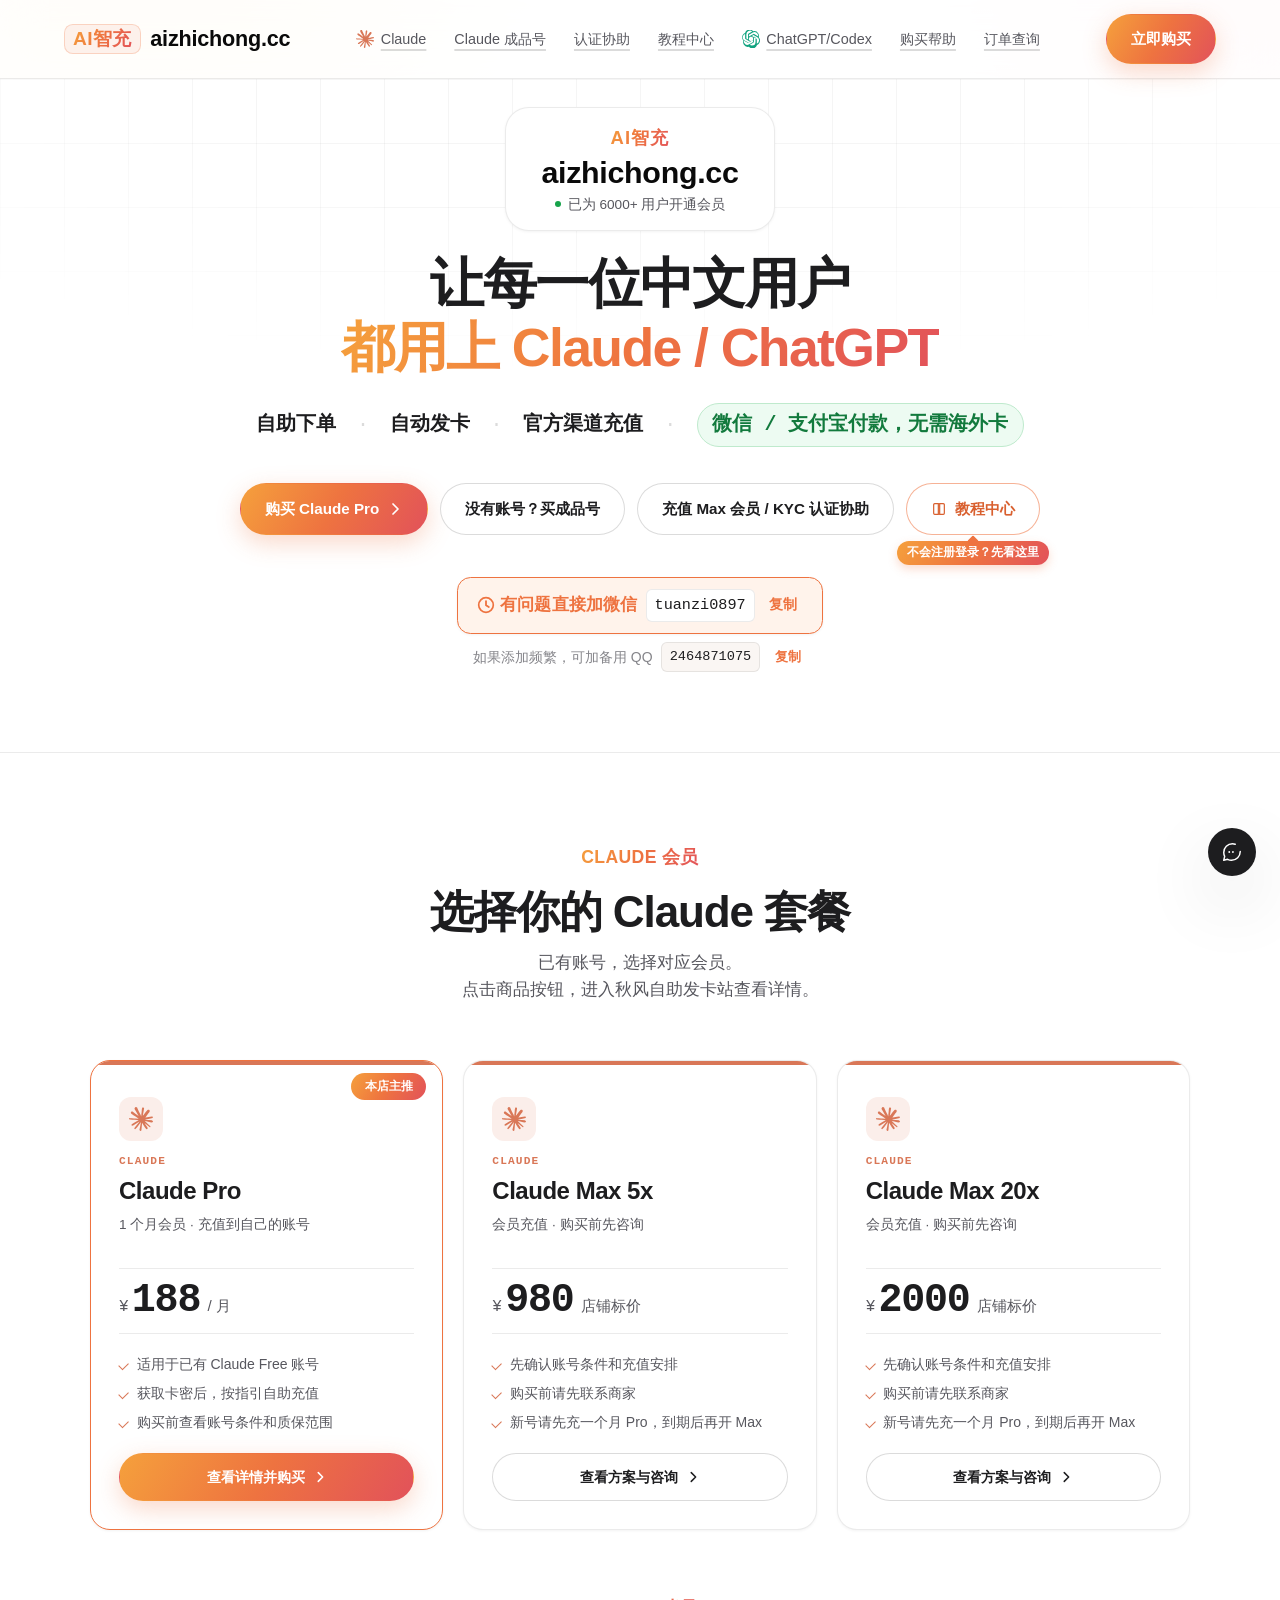
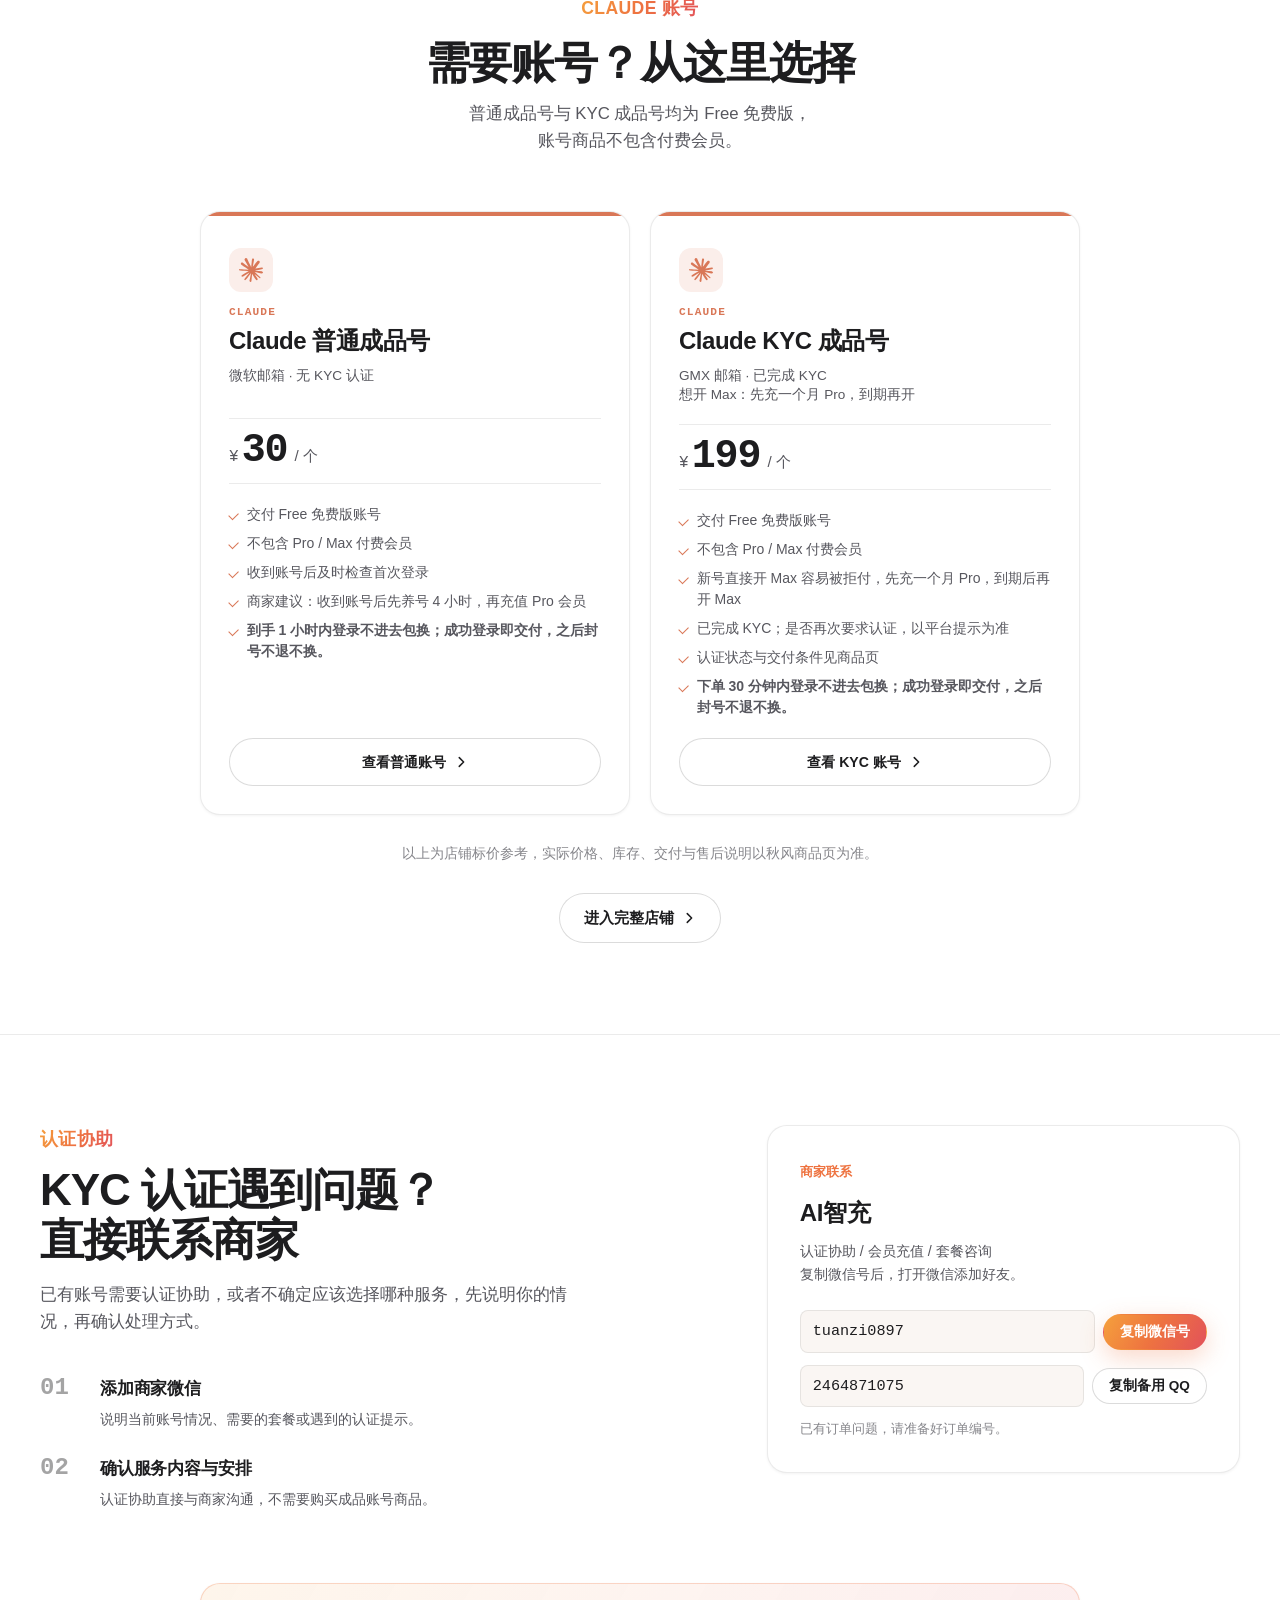
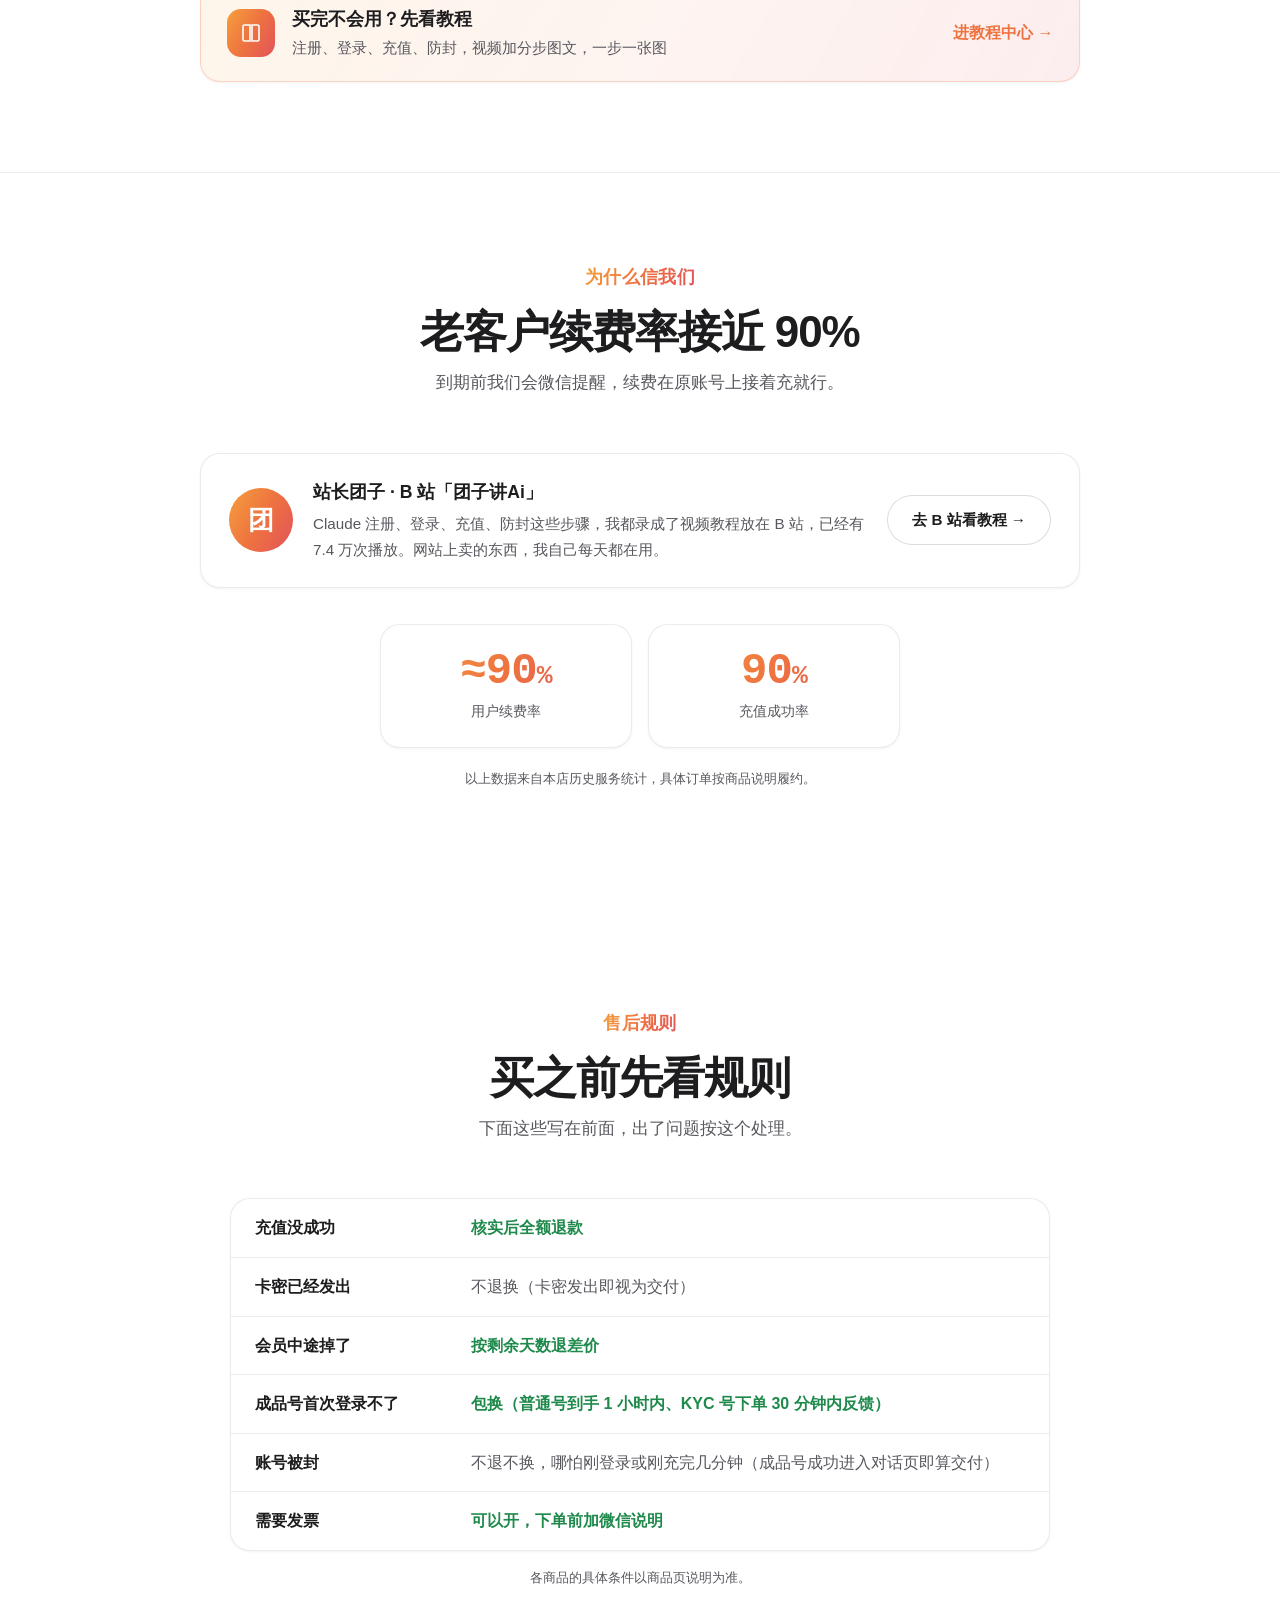
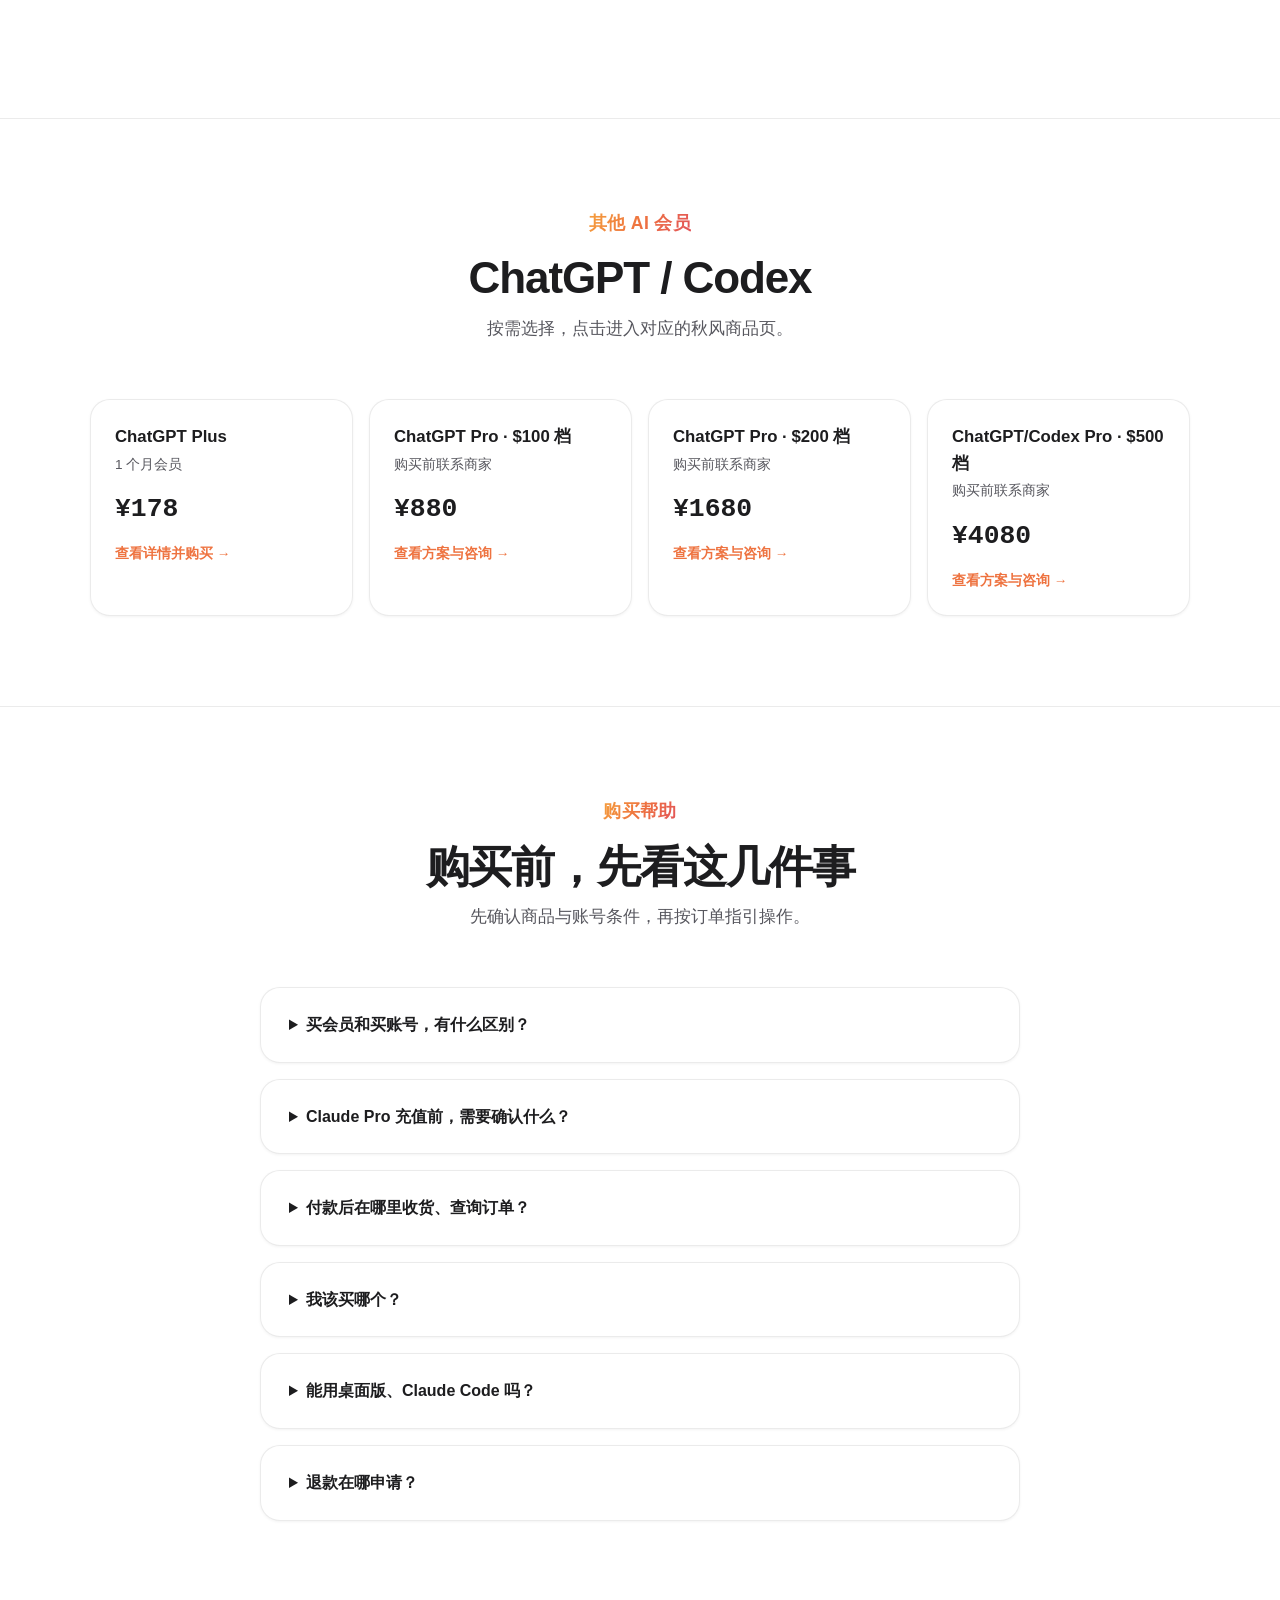
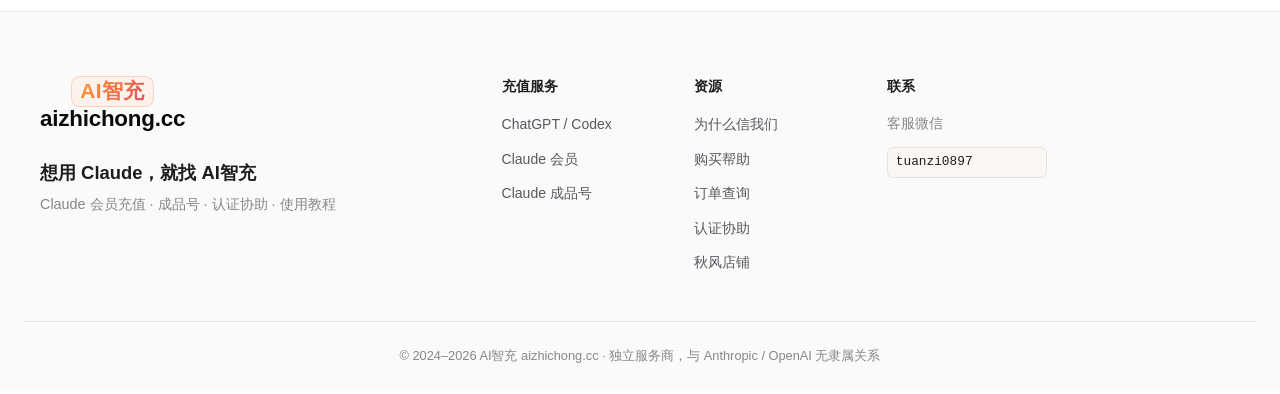
==== commit 21b3edf5: "官网成品号质保口径与秋风统一，购买帮助加3问" ====
--- a/index.html
+++ b/index.html
@@ -74,7 +74,7 @@
                 <button onclick="copyBackupQQ()" class="hero-wechat-copy" aria-label="复制备用 QQ 号">复制</button>
             </p>
         </div>
-    </section><section class="section pricing-section" id="pricing"><div class="section-inner"><div class="section-header"><span class="section-eyebrow">Claude 会员</span><h2 class="section-title">选择你的 Claude 套餐</h2><p class="section-desc">已有账号，选择对应会员。<br>点击商品按钮，进入秋风自助发卡站查看详情。</p></div><div class="portal-memberships"><article class="category-card category-card--claude portal-product portal-featured"><span class="pkg-badge">本店主推</span><div class="category-head"><div class="category-logo"><svg viewBox="0 0 24 24" fill="currentColor" fill-rule="evenodd" aria-hidden="true"><path d="M4.709 15.955l4.72-2.647.08-.23-.08-.128H9.2l-.79-.048-2.698-.073-2.339-.097-2.266-.122-.571-.121L0 11.784l.055-.352.48-.321.686.06 1.52.103 2.278.158 1.652.097 2.449.255h.389l.055-.157-.134-.098-.103-.097-2.358-1.596-2.552-1.688-1.336-.972-.724-.491-.364-.462-.158-1.008.656-.722.881.06.225.061.893.686 1.908 1.476 2.491 1.833.365.304.145-.103.019-.073-.164-.274-1.355-2.446-1.446-2.49-.644-1.032-.17-.619a2.97 2.97 0 01-.104-.729L6.283.134 6.696 0l.996.134.42.364.62 1.414 1.002 2.229 1.555 3.03.456.898.243.832.091.255h.158V9.01l.128-1.706.237-2.095.23-2.695.08-.76.376-.91.747-.492.584.28.48.685-.067.444-.286 1.851-.559 2.903-.364 1.942h.212l.243-.242.985-1.306 1.652-2.064.73-.82.85-.904.547-.431h1.033l.76 1.129-.34 1.166-1.064 1.347-.881 1.142-1.264 1.7-.79 1.36.073.11.188-.02 2.856-.606 1.543-.28 1.841-.315.833.388.091.395-.328.807-1.969.486-2.309.462-3.439.813-.042.03.049.061 1.549.146.662.036h1.622l3.02.225.79.522.474.638-.079.485-1.215.62-1.64-.389-3.829-.91-1.312-.329h-.182v.11l1.093 1.068 2.006 1.81 2.509 2.33.127.578-.322.455-.34-.049-2.205-1.657-.851-.747-1.926-1.62h-.128v.17l.444.649 2.345 3.521.122 1.08-.17.353-.608.213-.668-.122-1.374-1.925-1.415-2.167-1.143-1.943-.14.08-.674 7.254-.316.37-.729.28-.607-.461-.322-.747.322-1.476.389-1.924.315-1.53.286-1.9.17-.632-.012-.042-.14.018-1.434 1.967-2.18 2.945-1.726 1.845-.414.164-.717-.37.067-.662.401-.589 2.388-3.036 1.44-1.882.93-1.086-.006-.158h-.055L4.132 18.56l-1.13.146-.487-.456.061-.746.231-.243 1.908-1.312-.006.006z"></path></svg></div><span class="category-eyebrow">Claude</span><h3 class="category-name">Claude Pro</h3><p class="category-variants">1 个月会员 · 充值到自己的账号</p></div><div class="category-price"><span class="category-currency">¥</span><span class="category-amount num">188</span><span class="category-from">/ 月</span></div><ul class="category-feats"><li>适用于已有 Claude Free 账号</li><li>获取卡密后，按指引自助充值</li><li>购买前查看账号条件和质保范围</li></ul><a href="https://qfcc99.com/item/z57odq" data-shop-link="" data-product="claude-pro" target="_blank" rel="noopener noreferrer" class="btn btn-primary-new">查看详情并购买<svg width="14" height="14" viewBox="0 0 16 16" fill="none" aria-hidden="true"><path d="M6 3L11 8L6 13" stroke="currentColor" stroke-width="1.75" stroke-linecap="round" stroke-linejoin="round"></path></svg></a></article><article class="category-card category-card--claude portal-product"><div class="category-head"><div class="category-logo"><svg viewBox="0 0 24 24" fill="currentColor" fill-rule="evenodd" aria-hidden="true"><path d="M4.709 15.955l4.72-2.647.08-.23-.08-.128H9.2l-.79-.048-2.698-.073-2.339-.097-2.266-.122-.571-.121L0 11.784l.055-.352.48-.321.686.06 1.52.103 2.278.158 1.652.097 2.449.255h.389l.055-.157-.134-.098-.103-.097-2.358-1.596-2.552-1.688-1.336-.972-.724-.491-.364-.462-.158-1.008.656-.722.881.06.225.061.893.686 1.908 1.476 2.491 1.833.365.304.145-.103.019-.073-.164-.274-1.355-2.446-1.446-2.49-.644-1.032-.17-.619a2.97 2.97 0 01-.104-.729L6.283.134 6.696 0l.996.134.42.364.62 1.414 1.002 2.229 1.555 3.03.456.898.243.832.091.255h.158V9.01l.128-1.706.237-2.095.23-2.695.08-.76.376-.91.747-.492.584.28.48.685-.067.444-.286 1.851-.559 2.903-.364 1.942h.212l.243-.242.985-1.306 1.652-2.064.73-.82.85-.904.547-.431h1.033l.76 1.129-.34 1.166-1.064 1.347-.881 1.142-1.264 1.7-.79 1.36.073.11.188-.02 2.856-.606 1.543-.28 1.841-.315.833.388.091.395-.328.807-1.969.486-2.309.462-3.439.813-.042.03.049.061 1.549.146.662.036h1.622l3.02.225.79.522.474.638-.079.485-1.215.62-1.64-.389-3.829-.91-1.312-.329h-.182v.11l1.093 1.068 2.006 1.81 2.509 2.33.127.578-.322.455-.34-.049-2.205-1.657-.851-.747-1.926-1.62h-.128v.17l.444.649 2.345 3.521.122 1.08-.17.353-.608.213-.668-.122-1.374-1.925-1.415-2.167-1.143-1.943-.14.08-.674 7.254-.316.37-.729.28-.607-.461-.322-.747.322-1.476.389-1.924.315-1.53.286-1.9.17-.632-.012-.042-.14.018-1.434 1.967-2.18 2.945-1.726 1.845-.414.164-.717-.37.067-.662.401-.589 2.388-3.036 1.44-1.882.93-1.086-.006-.158h-.055L4.132 18.56l-1.13.146-.487-.456.061-.746.231-.243 1.908-1.312-.006.006z"></path></svg></div><span class="category-eyebrow">Claude</span><h3 class="category-name">Claude Max 5x</h3><p class="category-variants">会员充值 · 购买前先咨询</p></div><div class="category-price"><span class="category-currency">¥</span><span class="category-amount num">980</span><span class="category-from">店铺标价</span></div><ul class="category-feats"><li>先确认账号条件和充值安排</li><li>购买前请先联系商家</li><li>详情与服务说明见商品页</li></ul><a href="https://qfcc99.com/item/gil6m5" data-shop-link="" data-product="claude-max5" target="_blank" rel="noopener noreferrer" class="btn btn-secondary-new">查看方案与咨询<svg width="14" height="14" viewBox="0 0 16 16" fill="none" aria-hidden="true"><path d="M6 3L11 8L6 13" stroke="currentColor" stroke-width="1.75" stroke-linecap="round" stroke-linejoin="round"></path></svg></a></article><article class="category-card category-card--claude portal-product"><div class="category-head"><div class="category-logo"><svg viewBox="0 0 24 24" fill="currentColor" fill-rule="evenodd" aria-hidden="true"><path d="M4.709 15.955l4.72-2.647.08-.23-.08-.128H9.2l-.79-.048-2.698-.073-2.339-.097-2.266-.122-.571-.121L0 11.784l.055-.352.48-.321.686.06 1.52.103 2.278.158 1.652.097 2.449.255h.389l.055-.157-.134-.098-.103-.097-2.358-1.596-2.552-1.688-1.336-.972-.724-.491-.364-.462-.158-1.008.656-.722.881.06.225.061.893.686 1.908 1.476 2.491 1.833.365.304.145-.103.019-.073-.164-.274-1.355-2.446-1.446-2.49-.644-1.032-.17-.619a2.97 2.97 0 01-.104-.729L6.283.134 6.696 0l.996.134.42.364.62 1.414 1.002 2.229 1.555 3.03.456.898.243.832.091.255h.158V9.01l.128-1.706.237-2.095.23-2.695.08-.76.376-.91.747-.492.584.28.48.685-.067.444-.286 1.851-.559 2.903-.364 1.942h.212l.243-.242.985-1.306 1.652-2.064.73-.82.85-.904.547-.431h1.033l.76 1.129-.34 1.166-1.064 1.347-.881 1.142-1.264 1.7-.79 1.36.073.11.188-.02 2.856-.606 1.543-.28 1.841-.315.833.388.091.395-.328.807-1.969.486-2.309.462-3.439.813-.042.03.049.061 1.549.146.662.036h1.622l3.02.225.79.522.474.638-.079.485-1.215.62-1.64-.389-3.829-.91-1.312-.329h-.182v.11l1.093 1.068 2.006 1.81 2.509 2.33.127.578-.322.455-.34-.049-2.205-1.657-.851-.747-1.926-1.62h-.128v.17l.444.649 2.345 3.521.122 1.08-.17.353-.608.213-.668-.122-1.374-1.925-1.415-2.167-1.143-1.943-.14.08-.674 7.254-.316.37-.729.28-.607-.461-.322-.747.322-1.476.389-1.924.315-1.53.286-1.9.17-.632-.012-.042-.14.018-1.434 1.967-2.18 2.945-1.726 1.845-.414.164-.717-.37.067-.662.401-.589 2.388-3.036 1.44-1.882.93-1.086-.006-.158h-.055L4.132 18.56l-1.13.146-.487-.456.061-.746.231-.243 1.908-1.312-.006.006z"></path></svg></div><span class="category-eyebrow">Claude</span><h3 class="category-name">Claude Max 20x</h3><p class="category-variants">会员充值 · 购买前先咨询</p></div><div class="category-price"><span class="category-currency">¥</span><span class="category-amount num">2000</span><span class="category-from">店铺标价</span></div><ul class="category-feats"><li>先确认账号条件和充值安排</li><li>购买前请先联系商家</li><li>详情与服务说明见商品页</li></ul><a href="https://qfcc99.com/item/7tq4h5" data-shop-link="" data-product="claude-max20" target="_blank" rel="noopener noreferrer" class="btn btn-secondary-new">查看方案与咨询<svg width="14" height="14" viewBox="0 0 16 16" fill="none" aria-hidden="true"><path d="M6 3L11 8L6 13" stroke="currentColor" stroke-width="1.75" stroke-linecap="round" stroke-linejoin="round"></path></svg></a></article></div><div class="section-header portal-account-heading" id="accounts"><span class="section-eyebrow">Claude 账号</span><h2 class="section-title">需要账号？从这里选择</h2><p class="section-desc">普通成品号与 KYC 成品号均为 Free 免费版，<br>账号商品不包含付费会员。</p></div><div class="portal-accounts"><article class="category-card category-card--claude portal-product"><div class="category-head"><div class="category-logo"><svg viewBox="0 0 24 24" fill="currentColor" fill-rule="evenodd" aria-hidden="true"><path d="M4.709 15.955l4.72-2.647.08-.23-.08-.128H9.2l-.79-.048-2.698-.073-2.339-.097-2.266-.122-.571-.121L0 11.784l.055-.352.48-.321.686.06 1.52.103 2.278.158 1.652.097 2.449.255h.389l.055-.157-.134-.098-.103-.097-2.358-1.596-2.552-1.688-1.336-.972-.724-.491-.364-.462-.158-1.008.656-.722.881.06.225.061.893.686 1.908 1.476 2.491 1.833.365.304.145-.103.019-.073-.164-.274-1.355-2.446-1.446-2.49-.644-1.032-.17-.619a2.97 2.97 0 01-.104-.729L6.283.134 6.696 0l.996.134.42.364.62 1.414 1.002 2.229 1.555 3.03.456.898.243.832.091.255h.158V9.01l.128-1.706.237-2.095.23-2.695.08-.76.376-.91.747-.492.584.28.48.685-.067.444-.286 1.851-.559 2.903-.364 1.942h.212l.243-.242.985-1.306 1.652-2.064.73-.82.85-.904.547-.431h1.033l.76 1.129-.34 1.166-1.064 1.347-.881 1.142-1.264 1.7-.79 1.36.073.11.188-.02 2.856-.606 1.543-.28 1.841-.315.833.388.091.395-.328.807-1.969.486-2.309.462-3.439.813-.042.03.049.061 1.549.146.662.036h1.622l3.02.225.79.522.474.638-.079.485-1.215.62-1.64-.389-3.829-.91-1.312-.329h-.182v.11l1.093 1.068 2.006 1.81 2.509 2.33.127.578-.322.455-.34-.049-2.205-1.657-.851-.747-1.926-1.62h-.128v.17l.444.649 2.345 3.521.122 1.08-.17.353-.608.213-.668-.122-1.374-1.925-1.415-2.167-1.143-1.943-.14.08-.674 7.254-.316.37-.729.28-.607-.461-.322-.747.322-1.476.389-1.924.315-1.53.286-1.9.17-.632-.012-.042-.14.018-1.434 1.967-2.18 2.945-1.726 1.845-.414.164-.717-.37.067-.662.401-.589 2.388-3.036 1.44-1.882.93-1.086-.006-.158h-.055L4.132 18.56l-1.13.146-.487-.456.061-.746.231-.243 1.908-1.312-.006.006z"></path></svg></div><span class="category-eyebrow">Claude</span><h3 class="category-name">Claude 普通成品号</h3><p class="category-variants">微软邮箱 · 无 KYC 认证</p></div><div class="category-price"><span class="category-currency">¥</span><span class="category-amount num">30</span><span class="category-from">/ 个</span></div><ul class="category-feats"><li>交付 Free 免费版账号</li><li>不包含 Pro / Max 付费会员</li><li>收到账号后及时检查首次登录</li><li>商家建议：收到账号后先养号 4 小时，再充值 Pro 会员</li><li><strong>仅质保首登30分钟，发货后不支持无理由退款，后续封号不保售后。</strong></li><li><strong>账号交付前已核验，封号可能受网络环境、使用行为及平台风控影响。</strong></li></ul><a href="https://qfcc99.com/item/ldsz0d" data-shop-link="" data-product="claude-free" target="_blank" rel="noopener noreferrer" class="btn btn-secondary-new">查看普通账号<svg width="14" height="14" viewBox="0 0 16 16" fill="none" aria-hidden="true"><path d="M6 3L11 8L6 13" stroke="currentColor" stroke-width="1.75" stroke-linecap="round" stroke-linejoin="round"></path></svg></a></article><article class="category-card category-card--claude portal-product"><div class="category-head"><div class="category-logo"><svg viewBox="0 0 24 24" fill="currentColor" fill-rule="evenodd" aria-hidden="true"><path d="M4.709 15.955l4.72-2.647.08-.23-.08-.128H9.2l-.79-.048-2.698-.073-2.339-.097-2.266-.122-.571-.121L0 11.784l.055-.352.48-.321.686.06 1.52.103 2.278.158 1.652.097 2.449.255h.389l.055-.157-.134-.098-.103-.097-2.358-1.596-2.552-1.688-1.336-.972-.724-.491-.364-.462-.158-1.008.656-.722.881.06.225.061.893.686 1.908 1.476 2.491 1.833.365.304.145-.103.019-.073-.164-.274-1.355-2.446-1.446-2.49-.644-1.032-.17-.619a2.97 2.97 0 01-.104-.729L6.283.134 6.696 0l.996.134.42.364.62 1.414 1.002 2.229 1.555 3.03.456.898.243.832.091.255h.158V9.01l.128-1.706.237-2.095.23-2.695.08-.76.376-.91.747-.492.584.28.48.685-.067.444-.286 1.851-.559 2.903-.364 1.942h.212l.243-.242.985-1.306 1.652-2.064.73-.82.85-.904.547-.431h1.033l.76 1.129-.34 1.166-1.064 1.347-.881 1.142-1.264 1.7-.79 1.36.073.11.188-.02 2.856-.606 1.543-.28 1.841-.315.833.388.091.395-.328.807-1.969.486-2.309.462-3.439.813-.042.03.049.061 1.549.146.662.036h1.622l3.02.225.79.522.474.638-.079.485-1.215.62-1.64-.389-3.829-.91-1.312-.329h-.182v.11l1.093 1.068 2.006 1.81 2.509 2.33.127.578-.322.455-.34-.049-2.205-1.657-.851-.747-1.926-1.62h-.128v.17l.444.649 2.345 3.521.122 1.08-.17.353-.608.213-.668-.122-1.374-1.925-1.415-2.167-1.143-1.943-.14.08-.674 7.254-.316.37-.729.28-.607-.461-.322-.747.322-1.476.389-1.924.315-1.53.286-1.9.17-.632-.012-.042-.14.018-1.434 1.967-2.18 2.945-1.726 1.845-.414.164-.717-.37.067-.662.401-.589 2.388-3.036 1.44-1.882.93-1.086-.006-.158h-.055L4.132 18.56l-1.13.146-.487-.456.061-.746.231-.243 1.908-1.312-.006.006z"></path></svg></div><span class="category-eyebrow">Claude</span><h3 class="category-name">Claude KYC 成品号</h3><p class="category-variants">GMX 邮箱 · 已完成 KYC<br>后续可升级 Max 5x / 20x</p></div><div class="category-price"><span class="category-currency">¥</span><span class="category-amount num">199</span><span class="category-from">/ 个</span></div><ul class="category-feats"><li>交付 Free 免费版账号</li><li>不包含 Pro / Max 付费会员</li><li>后续可升级 Max 5x / 20x，会员需另购</li><li>已完成 KYC；是否再次要求认证，以平台提示为准</li><li>认证状态与交付条件见商品页</li><li><strong>仅质保首登30分钟，发货后不支持无理由退款，后续封号不保售后。</strong></li><li><strong>账号交付前已核验，封号可能受网络环境、使用行为及平台风控影响。</strong></li></ul><a href="https://qfcc99.com/item/n81hc5" data-shop-link="" data-product="claude-kyc" target="_blank" rel="noopener noreferrer" class="btn btn-secondary-new">查看 KYC 账号<svg width="14" height="14" viewBox="0 0 16 16" fill="none" aria-hidden="true"><path d="M6 3L11 8L6 13" stroke="currentColor" stroke-width="1.75" stroke-linecap="round" stroke-linejoin="round"></path></svg></a></article></div><p class="pkg-note">以上为店铺标价参考，实际价格、库存、交付与售后说明以秋风商品页为准。</p><div class="portal-shop-link"><a class="btn btn-secondary-new" href="https://qfcc99.com/shop/1FFA5W1G" data-shop-link="" target="_blank" rel="noopener noreferrer">进入完整店铺 <svg width="14" height="14" viewBox="0 0 16 16" fill="none" aria-hidden="true"><path d="M6 3L11 8L6 13" stroke="currentColor" stroke-width="1.75" stroke-linecap="round" stroke-linejoin="round"></path></svg></a></div></div></section><section class="section trust-section" id="contact"><div class="section-inner"><div class="trust-layout"><div class="trust-main"><span class="section-eyebrow">认证协助</span><h2 class="section-title">KYC 认证遇到问题？<br>直接联系商家</h2><p class="section-desc portal-left">已有账号需要认证协助，或者不确定应该选择哪种服务，先说明你的情况，再确认处理方式。</p><div class="trust-steps"><div class="trust-step"><span class="trust-step-num num">01</span><div><h3 class="trust-step-title">添加商家微信</h3><p class="trust-step-desc">说明当前账号情况、需要的套餐或遇到的认证提示。</p></div></div><div class="trust-step"><span class="trust-step-num num">02</span><div><h3 class="trust-step-title">确认服务内容与安排</h3><p class="trust-step-desc">认证协助直接与商家沟通，不需要购买成品账号商品。</p></div></div></div></div><aside class="trust-aside"><div class="contact-card"><div class="contact-card-header"><span class="contact-card-eyebrow">商家联系</span><h3 class="contact-card-title">AI智充</h3></div><p class="contact-card-desc">认证协助 / 会员充值 / 套餐咨询<br>复制微信号后，打开微信添加好友。</p><div class="contact-wechat-row"><code class="contact-wechat-id" data-wechat="">tuanzi0897</code><button type="button" onclick="copyWechat()" class="btn btn-primary-new contact-copy-btn">复制微信号</button></div><div class="contact-wechat-row"><code class="contact-wechat-id" data-backup-qq="">2464871075</code><button type="button" onclick="copyBackupQQ()" class="btn btn-secondary-new contact-copy-btn">复制备用 QQ</button></div><p class="contact-card-tip">已有订单问题，请准备好订单编号。</p></div></aside></div></div>
+    </section><section class="section pricing-section" id="pricing"><div class="section-inner"><div class="section-header"><span class="section-eyebrow">Claude 会员</span><h2 class="section-title">选择你的 Claude 套餐</h2><p class="section-desc">已有账号，选择对应会员。<br>点击商品按钮，进入秋风自助发卡站查看详情。</p></div><div class="portal-memberships"><article class="category-card category-card--claude portal-product portal-featured"><span class="pkg-badge">本店主推</span><div class="category-head"><div class="category-logo"><svg viewBox="0 0 24 24" fill="currentColor" fill-rule="evenodd" aria-hidden="true"><path d="M4.709 15.955l4.72-2.647.08-.23-.08-.128H9.2l-.79-.048-2.698-.073-2.339-.097-2.266-.122-.571-.121L0 11.784l.055-.352.48-.321.686.06 1.52.103 2.278.158 1.652.097 2.449.255h.389l.055-.157-.134-.098-.103-.097-2.358-1.596-2.552-1.688-1.336-.972-.724-.491-.364-.462-.158-1.008.656-.722.881.06.225.061.893.686 1.908 1.476 2.491 1.833.365.304.145-.103.019-.073-.164-.274-1.355-2.446-1.446-2.49-.644-1.032-.17-.619a2.97 2.97 0 01-.104-.729L6.283.134 6.696 0l.996.134.42.364.62 1.414 1.002 2.229 1.555 3.03.456.898.243.832.091.255h.158V9.01l.128-1.706.237-2.095.23-2.695.08-.76.376-.91.747-.492.584.28.48.685-.067.444-.286 1.851-.559 2.903-.364 1.942h.212l.243-.242.985-1.306 1.652-2.064.73-.82.85-.904.547-.431h1.033l.76 1.129-.34 1.166-1.064 1.347-.881 1.142-1.264 1.7-.79 1.36.073.11.188-.02 2.856-.606 1.543-.28 1.841-.315.833.388.091.395-.328.807-1.969.486-2.309.462-3.439.813-.042.03.049.061 1.549.146.662.036h1.622l3.02.225.79.522.474.638-.079.485-1.215.62-1.64-.389-3.829-.91-1.312-.329h-.182v.11l1.093 1.068 2.006 1.81 2.509 2.33.127.578-.322.455-.34-.049-2.205-1.657-.851-.747-1.926-1.62h-.128v.17l.444.649 2.345 3.521.122 1.08-.17.353-.608.213-.668-.122-1.374-1.925-1.415-2.167-1.143-1.943-.14.08-.674 7.254-.316.37-.729.28-.607-.461-.322-.747.322-1.476.389-1.924.315-1.53.286-1.9.17-.632-.012-.042-.14.018-1.434 1.967-2.18 2.945-1.726 1.845-.414.164-.717-.37.067-.662.401-.589 2.388-3.036 1.44-1.882.93-1.086-.006-.158h-.055L4.132 18.56l-1.13.146-.487-.456.061-.746.231-.243 1.908-1.312-.006.006z"></path></svg></div><span class="category-eyebrow">Claude</span><h3 class="category-name">Claude Pro</h3><p class="category-variants">1 个月会员 · 充值到自己的账号</p></div><div class="category-price"><span class="category-currency">¥</span><span class="category-amount num">188</span><span class="category-from">/ 月</span></div><ul class="category-feats"><li>适用于已有 Claude Free 账号</li><li>获取卡密后，按指引自助充值</li><li>购买前查看账号条件和质保范围</li></ul><a href="https://qfcc99.com/item/z57odq" data-shop-link="" data-product="claude-pro" target="_blank" rel="noopener noreferrer" class="btn btn-primary-new">查看详情并购买<svg width="14" height="14" viewBox="0 0 16 16" fill="none" aria-hidden="true"><path d="M6 3L11 8L6 13" stroke="currentColor" stroke-width="1.75" stroke-linecap="round" stroke-linejoin="round"></path></svg></a></article><article class="category-card category-card--claude portal-product"><div class="category-head"><div class="category-logo"><svg viewBox="0 0 24 24" fill="currentColor" fill-rule="evenodd" aria-hidden="true"><path d="M4.709 15.955l4.72-2.647.08-.23-.08-.128H9.2l-.79-.048-2.698-.073-2.339-.097-2.266-.122-.571-.121L0 11.784l.055-.352.48-.321.686.06 1.52.103 2.278.158 1.652.097 2.449.255h.389l.055-.157-.134-.098-.103-.097-2.358-1.596-2.552-1.688-1.336-.972-.724-.491-.364-.462-.158-1.008.656-.722.881.06.225.061.893.686 1.908 1.476 2.491 1.833.365.304.145-.103.019-.073-.164-.274-1.355-2.446-1.446-2.49-.644-1.032-.17-.619a2.97 2.97 0 01-.104-.729L6.283.134 6.696 0l.996.134.42.364.62 1.414 1.002 2.229 1.555 3.03.456.898.243.832.091.255h.158V9.01l.128-1.706.237-2.095.23-2.695.08-.76.376-.91.747-.492.584.28.48.685-.067.444-.286 1.851-.559 2.903-.364 1.942h.212l.243-.242.985-1.306 1.652-2.064.73-.82.85-.904.547-.431h1.033l.76 1.129-.34 1.166-1.064 1.347-.881 1.142-1.264 1.7-.79 1.36.073.11.188-.02 2.856-.606 1.543-.28 1.841-.315.833.388.091.395-.328.807-1.969.486-2.309.462-3.439.813-.042.03.049.061 1.549.146.662.036h1.622l3.02.225.79.522.474.638-.079.485-1.215.62-1.64-.389-3.829-.91-1.312-.329h-.182v.11l1.093 1.068 2.006 1.81 2.509 2.33.127.578-.322.455-.34-.049-2.205-1.657-.851-.747-1.926-1.62h-.128v.17l.444.649 2.345 3.521.122 1.08-.17.353-.608.213-.668-.122-1.374-1.925-1.415-2.167-1.143-1.943-.14.08-.674 7.254-.316.37-.729.28-.607-.461-.322-.747.322-1.476.389-1.924.315-1.53.286-1.9.17-.632-.012-.042-.14.018-1.434 1.967-2.18 2.945-1.726 1.845-.414.164-.717-.37.067-.662.401-.589 2.388-3.036 1.44-1.882.93-1.086-.006-.158h-.055L4.132 18.56l-1.13.146-.487-.456.061-.746.231-.243 1.908-1.312-.006.006z"></path></svg></div><span class="category-eyebrow">Claude</span><h3 class="category-name">Claude Max 5x</h3><p class="category-variants">会员充值 · 购买前先咨询</p></div><div class="category-price"><span class="category-currency">¥</span><span class="category-amount num">980</span><span class="category-from">店铺标价</span></div><ul class="category-feats"><li>先确认账号条件和充值安排</li><li>购买前请先联系商家</li><li>新号请先充一个月 Pro，到期后再开 Max</li></ul><a href="https://qfcc99.com/item/gil6m5" data-shop-link="" data-product="claude-max5" target="_blank" rel="noopener noreferrer" class="btn btn-secondary-new">查看方案与咨询<svg width="14" height="14" viewBox="0 0 16 16" fill="none" aria-hidden="true"><path d="M6 3L11 8L6 13" stroke="currentColor" stroke-width="1.75" stroke-linecap="round" stroke-linejoin="round"></path></svg></a></article><article class="category-card category-card--claude portal-product"><div class="category-head"><div class="category-logo"><svg viewBox="0 0 24 24" fill="currentColor" fill-rule="evenodd" aria-hidden="true"><path d="M4.709 15.955l4.72-2.647.08-.23-.08-.128H9.2l-.79-.048-2.698-.073-2.339-.097-2.266-.122-.571-.121L0 11.784l.055-.352.48-.321.686.06 1.52.103 2.278.158 1.652.097 2.449.255h.389l.055-.157-.134-.098-.103-.097-2.358-1.596-2.552-1.688-1.336-.972-.724-.491-.364-.462-.158-1.008.656-.722.881.06.225.061.893.686 1.908 1.476 2.491 1.833.365.304.145-.103.019-.073-.164-.274-1.355-2.446-1.446-2.49-.644-1.032-.17-.619a2.97 2.97 0 01-.104-.729L6.283.134 6.696 0l.996.134.42.364.62 1.414 1.002 2.229 1.555 3.03.456.898.243.832.091.255h.158V9.01l.128-1.706.237-2.095.23-2.695.08-.76.376-.91.747-.492.584.28.48.685-.067.444-.286 1.851-.559 2.903-.364 1.942h.212l.243-.242.985-1.306 1.652-2.064.73-.82.85-.904.547-.431h1.033l.76 1.129-.34 1.166-1.064 1.347-.881 1.142-1.264 1.7-.79 1.36.073.11.188-.02 2.856-.606 1.543-.28 1.841-.315.833.388.091.395-.328.807-1.969.486-2.309.462-3.439.813-.042.03.049.061 1.549.146.662.036h1.622l3.02.225.79.522.474.638-.079.485-1.215.62-1.64-.389-3.829-.91-1.312-.329h-.182v.11l1.093 1.068 2.006 1.81 2.509 2.33.127.578-.322.455-.34-.049-2.205-1.657-.851-.747-1.926-1.62h-.128v.17l.444.649 2.345 3.521.122 1.08-.17.353-.608.213-.668-.122-1.374-1.925-1.415-2.167-1.143-1.943-.14.08-.674 7.254-.316.37-.729.28-.607-.461-.322-.747.322-1.476.389-1.924.315-1.53.286-1.9.17-.632-.012-.042-.14.018-1.434 1.967-2.18 2.945-1.726 1.845-.414.164-.717-.37.067-.662.401-.589 2.388-3.036 1.44-1.882.93-1.086-.006-.158h-.055L4.132 18.56l-1.13.146-.487-.456.061-.746.231-.243 1.908-1.312-.006.006z"></path></svg></div><span class="category-eyebrow">Claude</span><h3 class="category-name">Claude Max 20x</h3><p class="category-variants">会员充值 · 购买前先咨询</p></div><div class="category-price"><span class="category-currency">¥</span><span class="category-amount num">2000</span><span class="category-from">店铺标价</span></div><ul class="category-feats"><li>先确认账号条件和充值安排</li><li>购买前请先联系商家</li><li>新号请先充一个月 Pro，到期后再开 Max</li></ul><a href="https://qfcc99.com/item/7tq4h5" data-shop-link="" data-product="claude-max20" target="_blank" rel="noopener noreferrer" class="btn btn-secondary-new">查看方案与咨询<svg width="14" height="14" viewBox="0 0 16 16" fill="none" aria-hidden="true"><path d="M6 3L11 8L6 13" stroke="currentColor" stroke-width="1.75" stroke-linecap="round" stroke-linejoin="round"></path></svg></a></article></div><div class="section-header portal-account-heading" id="accounts"><span class="section-eyebrow">Claude 账号</span><h2 class="section-title">需要账号？从这里选择</h2><p class="section-desc">普通成品号与 KYC 成品号均为 Free 免费版，<br>账号商品不包含付费会员。</p></div><div class="portal-accounts"><article class="category-card category-card--claude portal-product"><div class="category-head"><div class="category-logo"><svg viewBox="0 0 24 24" fill="currentColor" fill-rule="evenodd" aria-hidden="true"><path d="M4.709 15.955l4.72-2.647.08-.23-.08-.128H9.2l-.79-.048-2.698-.073-2.339-.097-2.266-.122-.571-.121L0 11.784l.055-.352.48-.321.686.06 1.52.103 2.278.158 1.652.097 2.449.255h.389l.055-.157-.134-.098-.103-.097-2.358-1.596-2.552-1.688-1.336-.972-.724-.491-.364-.462-.158-1.008.656-.722.881.06.225.061.893.686 1.908 1.476 2.491 1.833.365.304.145-.103.019-.073-.164-.274-1.355-2.446-1.446-2.49-.644-1.032-.17-.619a2.97 2.97 0 01-.104-.729L6.283.134 6.696 0l.996.134.42.364.62 1.414 1.002 2.229 1.555 3.03.456.898.243.832.091.255h.158V9.01l.128-1.706.237-2.095.23-2.695.08-.76.376-.91.747-.492.584.28.48.685-.067.444-.286 1.851-.559 2.903-.364 1.942h.212l.243-.242.985-1.306 1.652-2.064.73-.82.85-.904.547-.431h1.033l.76 1.129-.34 1.166-1.064 1.347-.881 1.142-1.264 1.7-.79 1.36.073.11.188-.02 2.856-.606 1.543-.28 1.841-.315.833.388.091.395-.328.807-1.969.486-2.309.462-3.439.813-.042.03.049.061 1.549.146.662.036h1.622l3.02.225.79.522.474.638-.079.485-1.215.62-1.64-.389-3.829-.91-1.312-.329h-.182v.11l1.093 1.068 2.006 1.81 2.509 2.33.127.578-.322.455-.34-.049-2.205-1.657-.851-.747-1.926-1.62h-.128v.17l.444.649 2.345 3.521.122 1.08-.17.353-.608.213-.668-.122-1.374-1.925-1.415-2.167-1.143-1.943-.14.08-.674 7.254-.316.37-.729.28-.607-.461-.322-.747.322-1.476.389-1.924.315-1.53.286-1.9.17-.632-.012-.042-.14.018-1.434 1.967-2.18 2.945-1.726 1.845-.414.164-.717-.37.067-.662.401-.589 2.388-3.036 1.44-1.882.93-1.086-.006-.158h-.055L4.132 18.56l-1.13.146-.487-.456.061-.746.231-.243 1.908-1.312-.006.006z"></path></svg></div><span class="category-eyebrow">Claude</span><h3 class="category-name">Claude 普通成品号</h3><p class="category-variants">微软邮箱 · 无 KYC 认证</p></div><div class="category-price"><span class="category-currency">¥</span><span class="category-amount num">30</span><span class="category-from">/ 个</span></div><ul class="category-feats"><li>交付 Free 免费版账号</li><li>不包含 Pro / Max 付费会员</li><li>收到账号后及时检查首次登录</li><li>商家建议：收到账号后先养号 4 小时，再充值 Pro 会员</li><li><strong>到手 1 小时内登录不进去包换；成功登录即交付，之后封号不退不换。</strong></li></ul><a href="https://qfcc99.com/item/ldsz0d" data-shop-link="" data-product="claude-free" target="_blank" rel="noopener noreferrer" class="btn btn-secondary-new">查看普通账号<svg width="14" height="14" viewBox="0 0 16 16" fill="none" aria-hidden="true"><path d="M6 3L11 8L6 13" stroke="currentColor" stroke-width="1.75" stroke-linecap="round" stroke-linejoin="round"></path></svg></a></article><article class="category-card category-card--claude portal-product"><div class="category-head"><div class="category-logo"><svg viewBox="0 0 24 24" fill="currentColor" fill-rule="evenodd" aria-hidden="true"><path d="M4.709 15.955l4.72-2.647.08-.23-.08-.128H9.2l-.79-.048-2.698-.073-2.339-.097-2.266-.122-.571-.121L0 11.784l.055-.352.48-.321.686.06 1.52.103 2.278.158 1.652.097 2.449.255h.389l.055-.157-.134-.098-.103-.097-2.358-1.596-2.552-1.688-1.336-.972-.724-.491-.364-.462-.158-1.008.656-.722.881.06.225.061.893.686 1.908 1.476 2.491 1.833.365.304.145-.103.019-.073-.164-.274-1.355-2.446-1.446-2.49-.644-1.032-.17-.619a2.97 2.97 0 01-.104-.729L6.283.134 6.696 0l.996.134.42.364.62 1.414 1.002 2.229 1.555 3.03.456.898.243.832.091.255h.158V9.01l.128-1.706.237-2.095.23-2.695.08-.76.376-.91.747-.492.584.28.48.685-.067.444-.286 1.851-.559 2.903-.364 1.942h.212l.243-.242.985-1.306 1.652-2.064.73-.82.85-.904.547-.431h1.033l.76 1.129-.34 1.166-1.064 1.347-.881 1.142-1.264 1.7-.79 1.36.073.11.188-.02 2.856-.606 1.543-.28 1.841-.315.833.388.091.395-.328.807-1.969.486-2.309.462-3.439.813-.042.03.049.061 1.549.146.662.036h1.622l3.02.225.79.522.474.638-.079.485-1.215.62-1.64-.389-3.829-.91-1.312-.329h-.182v.11l1.093 1.068 2.006 1.81 2.509 2.33.127.578-.322.455-.34-.049-2.205-1.657-.851-.747-1.926-1.62h-.128v.17l.444.649 2.345 3.521.122 1.08-.17.353-.608.213-.668-.122-1.374-1.925-1.415-2.167-1.143-1.943-.14.08-.674 7.254-.316.37-.729.28-.607-.461-.322-.747.322-1.476.389-1.924.315-1.53.286-1.9.17-.632-.012-.042-.14.018-1.434 1.967-2.18 2.945-1.726 1.845-.414.164-.717-.37.067-.662.401-.589 2.388-3.036 1.44-1.882.93-1.086-.006-.158h-.055L4.132 18.56l-1.13.146-.487-.456.061-.746.231-.243 1.908-1.312-.006.006z"></path></svg></div><span class="category-eyebrow">Claude</span><h3 class="category-name">Claude KYC 成品号</h3><p class="category-variants">GMX 邮箱 · 已完成 KYC<br>想开 Max：先充一个月 Pro，到期再开</p></div><div class="category-price"><span class="category-currency">¥</span><span class="category-amount num">199</span><span class="category-from">/ 个</span></div><ul class="category-feats"><li>交付 Free 免费版账号</li><li>不包含 Pro / Max 付费会员</li><li>新号直接开 Max 容易被拒付，先充一个月 Pro，到期后再开 Max</li><li>已完成 KYC；是否再次要求认证，以平台提示为准</li><li>认证状态与交付条件见商品页</li><li><strong>下单 30 分钟内登录不进去包换；成功登录即交付，之后封号不退不换。</strong></li></ul><a href="https://qfcc99.com/item/n81hc5" data-shop-link="" data-product="claude-kyc" target="_blank" rel="noopener noreferrer" class="btn btn-secondary-new">查看 KYC 账号<svg width="14" height="14" viewBox="0 0 16 16" fill="none" aria-hidden="true"><path d="M6 3L11 8L6 13" stroke="currentColor" stroke-width="1.75" stroke-linecap="round" stroke-linejoin="round"></path></svg></a></article></div><p class="pkg-note">以上为店铺标价参考，实际价格、库存、交付与售后说明以秋风商品页为准。</p><div class="portal-shop-link"><a class="btn btn-secondary-new" href="https://qfcc99.com/shop/1FFA5W1G" data-shop-link="" target="_blank" rel="noopener noreferrer">进入完整店铺 <svg width="14" height="14" viewBox="0 0 16 16" fill="none" aria-hidden="true"><path d="M6 3L11 8L6 13" stroke="currentColor" stroke-width="1.75" stroke-linecap="round" stroke-linejoin="round"></path></svg></a></div></div></section><section class="section trust-section" id="contact"><div class="section-inner"><div class="trust-layout"><div class="trust-main"><span class="section-eyebrow">认证协助</span><h2 class="section-title">KYC 认证遇到问题？<br>直接联系商家</h2><p class="section-desc portal-left">已有账号需要认证协助，或者不确定应该选择哪种服务，先说明你的情况，再确认处理方式。</p><div class="trust-steps"><div class="trust-step"><span class="trust-step-num num">01</span><div><h3 class="trust-step-title">添加商家微信</h3><p class="trust-step-desc">说明当前账号情况、需要的套餐或遇到的认证提示。</p></div></div><div class="trust-step"><span class="trust-step-num num">02</span><div><h3 class="trust-step-title">确认服务内容与安排</h3><p class="trust-step-desc">认证协助直接与商家沟通，不需要购买成品账号商品。</p></div></div></div></div><aside class="trust-aside"><div class="contact-card"><div class="contact-card-header"><span class="contact-card-eyebrow">商家联系</span><h3 class="contact-card-title">AI智充</h3></div><p class="contact-card-desc">认证协助 / 会员充值 / 套餐咨询<br>复制微信号后，打开微信添加好友。</p><div class="contact-wechat-row"><code class="contact-wechat-id" data-wechat="">tuanzi0897</code><button type="button" onclick="copyWechat()" class="btn btn-primary-new contact-copy-btn">复制微信号</button></div><div class="contact-wechat-row"><code class="contact-wechat-id" data-backup-qq="">2464871075</code><button type="button" onclick="copyBackupQQ()" class="btn btn-secondary-new contact-copy-btn">复制备用 QQ</button></div><p class="contact-card-tip">已有订单问题，请准备好订单编号。</p></div></aside></div></div>
         <div class="section-inner">
             <a href="https://aizhichong.cc/tutorial-preview" class="tutorial-entry">
                 <span class="tutorial-entry-icon" aria-hidden="true">
@@ -127,14 +127,14 @@
                 <div class="rules-row"><span class="rules-k">卡密已经发出</span><span class="rules-v">不退换（卡密发出即视为交付）</span></div>
                 <div class="rules-row"><span class="rules-k">会员中途掉了</span><span class="rules-v ok">按剩余天数退差价</span></div>
                 <div class="rules-row"><span class="rules-k">成品号首次登录不了</span><span class="rules-v ok">包换（普通号到手 1 小时内、KYC 号下单 30 分钟内反馈）</span></div>
-                <div class="rules-row"><span class="rules-k">账号被封</span><span class="rules-v">不在售后范围，多与网络环境和使用方式有关</span></div>
+                <div class="rules-row"><span class="rules-k">账号被封</span><span class="rules-v">不退不换，哪怕刚登录或刚充完几分钟（成品号成功进入对话页即算交付）</span></div>
                 <div class="rules-row"><span class="rules-k">需要发票</span><span class="rules-v ok">可以开，下单前加微信说明</span></div>
             </div>
             <p class="portal-stats-note" style="margin-top:1rem">各商品的具体条件以商品页说明为准。</p>
         </div>
     </section>
 
-<section class="section portal-divider" id="chatgpt"><div class="section-inner"><div class="section-header"><span class="section-eyebrow">其他 AI 会员</span><h2 class="section-title">ChatGPT / Codex</h2><p class="section-desc">按需选择，点击进入对应的秋风商品页。</p></div><div class="more-grid"><a class="more-card" href="https://qfcc99.com/item/dog8xn" data-shop-link="" data-product="chatgpt-plus" target="_blank" rel="noopener noreferrer"><div class="more-card-name">ChatGPT Plus</div><div class="more-card-desc">1 个月会员</div><div class="portal-gpt-price num">¥178</div><div class="more-card-link">查看详情并购买 →</div></a><a class="more-card" href="https://qfcc99.com/item/luc4g6" data-shop-link="" data-product="chatgpt-pro100" target="_blank" rel="noopener noreferrer"><div class="more-card-name">ChatGPT Pro · $100 档</div><div class="more-card-desc">购买前联系商家</div><div class="portal-gpt-price num">¥880</div><div class="more-card-link">查看方案与咨询 →</div></a><a class="more-card" href="https://qfcc99.com/item/18uj8d" data-shop-link="" data-product="chatgpt-pro200" target="_blank" rel="noopener noreferrer"><div class="more-card-name">ChatGPT Pro · $200 档</div><div class="more-card-desc">购买前联系商家</div><div class="portal-gpt-price num">¥1680</div><div class="more-card-link">查看方案与咨询 →</div></a><a class="more-card" href="https://qfcc99.com/item/n4eeii" data-shop-link="" data-product="chatgpt-pro500" target="_blank" rel="noopener noreferrer"><div class="more-card-name">ChatGPT/Codex Pro · $500 档</div><div class="more-card-desc">购买前联系商家</div><div class="portal-gpt-price num">¥4080</div><div class="more-card-link">查看方案与咨询 →</div></a></div></div></section><section class="section portal-divider" id="guide"><div class="section-inner"><div class="section-header"><span class="section-eyebrow">购买帮助</span><h2 class="section-title">购买前，先看这几件事</h2><p class="section-desc">先确认商品与账号条件，再按订单指引操作。</p></div><div class="qa-list"><details class="qa-item"><summary class="qa-q">买会员和买账号，有什么区别？</summary><p class="qa-a">会员充值用于符合条件的现有账号；成品号交付的是账号。这里的两款 Claude 账号都是 Free 免费版，不包含 Pro 或 Max 会员。认证协助直接联系商家。</p></details><details class="qa-item"><summary class="qa-q">Claude Pro 充值前，需要确认什么？</summary><p class="qa-a">请先确认已有 Claude 账号、能够正常访问 Claude，且账号目前为 Free 免费状态。当前商品不支持在已有会员状态下叠加充值，购买前请完整阅读商品条件与质保说明。</p></details><details class="qa-item"><summary class="qa-q">付款后在哪里收货、查询订单？</summary><p class="qa-a">下单与交付在秋风自助发卡站完成。请保存订单信息，按订单中的卡密或交付指引操作；遇到异常时，准备好订单编号与错误截图联系商家。</p></details></div></div></section></main><footer class="footer-main">
+<section class="section portal-divider" id="chatgpt"><div class="section-inner"><div class="section-header"><span class="section-eyebrow">其他 AI 会员</span><h2 class="section-title">ChatGPT / Codex</h2><p class="section-desc">按需选择，点击进入对应的秋风商品页。</p></div><div class="more-grid"><a class="more-card" href="https://qfcc99.com/item/dog8xn" data-shop-link="" data-product="chatgpt-plus" target="_blank" rel="noopener noreferrer"><div class="more-card-name">ChatGPT Plus</div><div class="more-card-desc">1 个月会员</div><div class="portal-gpt-price num">¥178</div><div class="more-card-link">查看详情并购买 →</div></a><a class="more-card" href="https://qfcc99.com/item/luc4g6" data-shop-link="" data-product="chatgpt-pro100" target="_blank" rel="noopener noreferrer"><div class="more-card-name">ChatGPT Pro · $100 档</div><div class="more-card-desc">购买前联系商家</div><div class="portal-gpt-price num">¥880</div><div class="more-card-link">查看方案与咨询 →</div></a><a class="more-card" href="https://qfcc99.com/item/18uj8d" data-shop-link="" data-product="chatgpt-pro200" target="_blank" rel="noopener noreferrer"><div class="more-card-name">ChatGPT Pro · $200 档</div><div class="more-card-desc">购买前联系商家</div><div class="portal-gpt-price num">¥1680</div><div class="more-card-link">查看方案与咨询 →</div></a><a class="more-card" href="https://qfcc99.com/item/n4eeii" data-shop-link="" data-product="chatgpt-pro500" target="_blank" rel="noopener noreferrer"><div class="more-card-name">ChatGPT/Codex Pro · $500 档</div><div class="more-card-desc">购买前联系商家</div><div class="portal-gpt-price num">¥4080</div><div class="more-card-link">查看方案与咨询 →</div></a></div></div></section><section class="section portal-divider" id="guide"><div class="section-inner"><div class="section-header"><span class="section-eyebrow">购买帮助</span><h2 class="section-title">购买前，先看这几件事</h2><p class="section-desc">先确认商品与账号条件，再按订单指引操作。</p></div><div class="qa-list"><details class="qa-item"><summary class="qa-q">买会员和买账号，有什么区别？</summary><p class="qa-a">会员充值用于符合条件的现有账号；成品号交付的是账号。这里的两款 Claude 账号都是 Free 免费版，不包含 Pro 或 Max 会员。认证协助直接联系商家。</p></details><details class="qa-item"><summary class="qa-q">Claude Pro 充值前，需要确认什么？</summary><p class="qa-a">请先确认已有 Claude 账号、能够正常访问 Claude，且账号目前为 Free 免费状态。当前商品不支持在已有会员状态下叠加充值，购买前请完整阅读商品条件与质保说明。</p></details><details class="qa-item"><summary class="qa-q">付款后在哪里收货、查询订单？</summary><p class="qa-a">下单与交付在秋风自助发卡站完成。请保存订单信息，按订单中的卡密或交付指引操作；遇到异常时，准备好订单编号与错误截图联系商家。</p></details><details class="qa-item"><summary class="qa-q">我该买哪个？</summary><p class="qa-a">已有 Claude 免费账号，直接买 Claude Pro；没有账号，先买普通成品号，再买 Pro；以后想开 Max，买 KYC 成品号，Max 加微信充。</p></details><details class="qa-item"><summary class="qa-q">能用桌面版、Claude Code 吗？</summary><p class="qa-a">能。会员跟着账号走，网页版、桌面版、Claude Code 用的是同一个账号，充一次都能用。新账号建议先用网页版几天，再换到桌面版。</p></details><details class="qa-item"><summary class="qa-q">退款在哪申请？</summary><p class="qa-a">在秋风订单详情页最下方点「申请售后」，或加微信 tuanzi0897 发订单号和截图。</p></details></div></div></section></main><footer class="footer-main">
         <div class="footer-inner">
             <div class="footer-brand">
                 <a href="./" class="footer-logo">
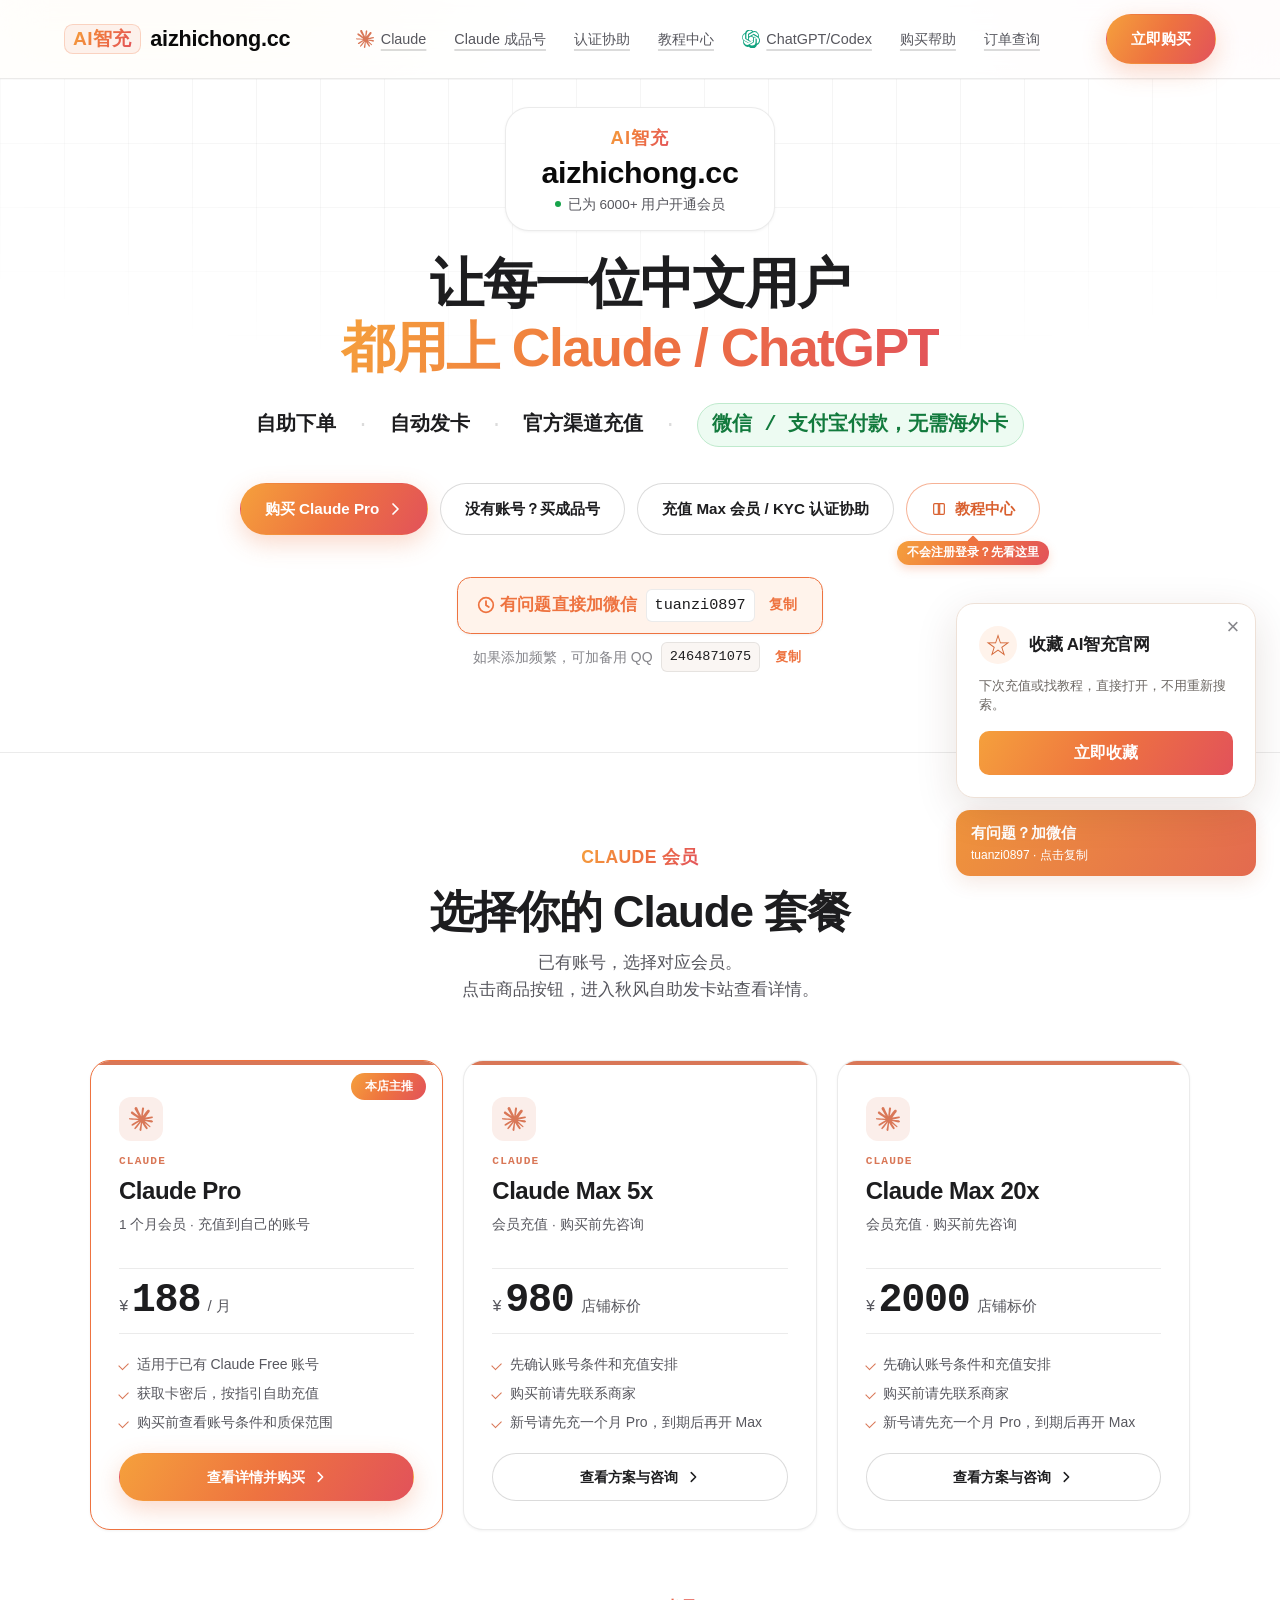
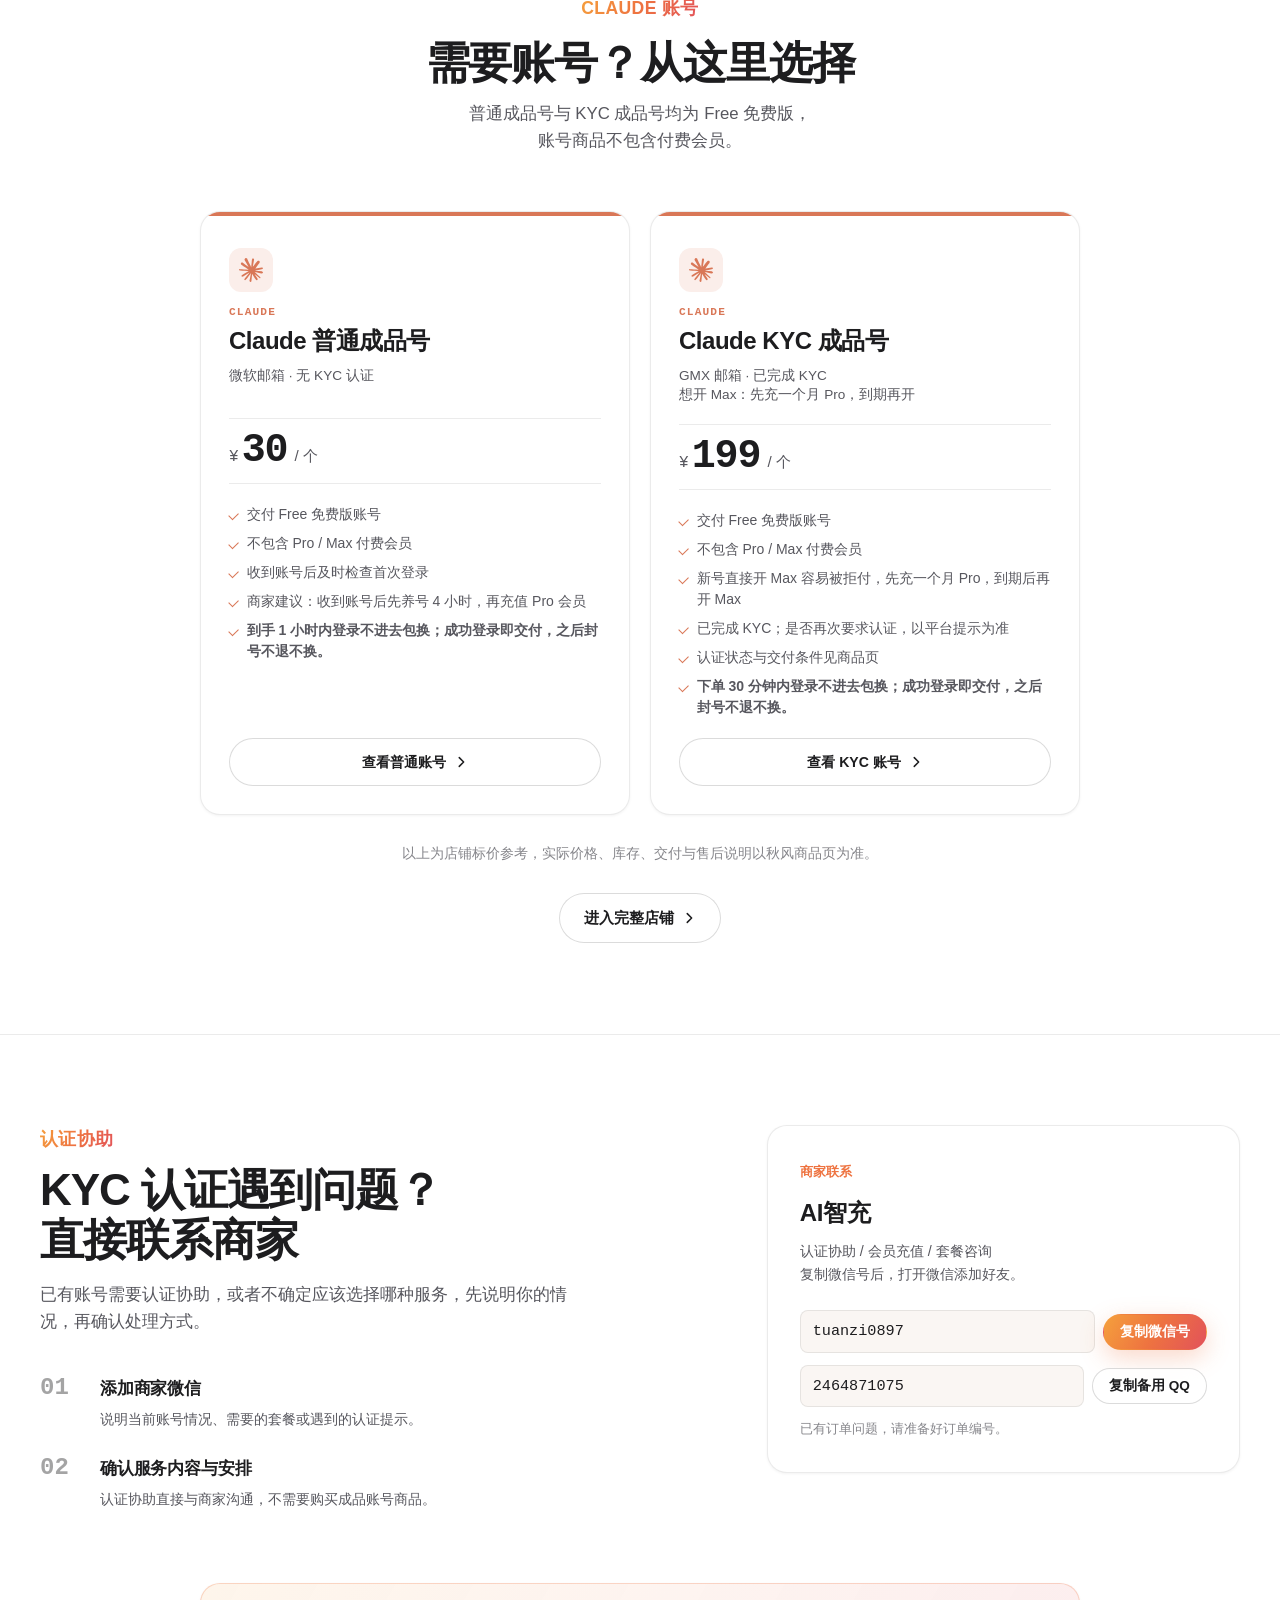
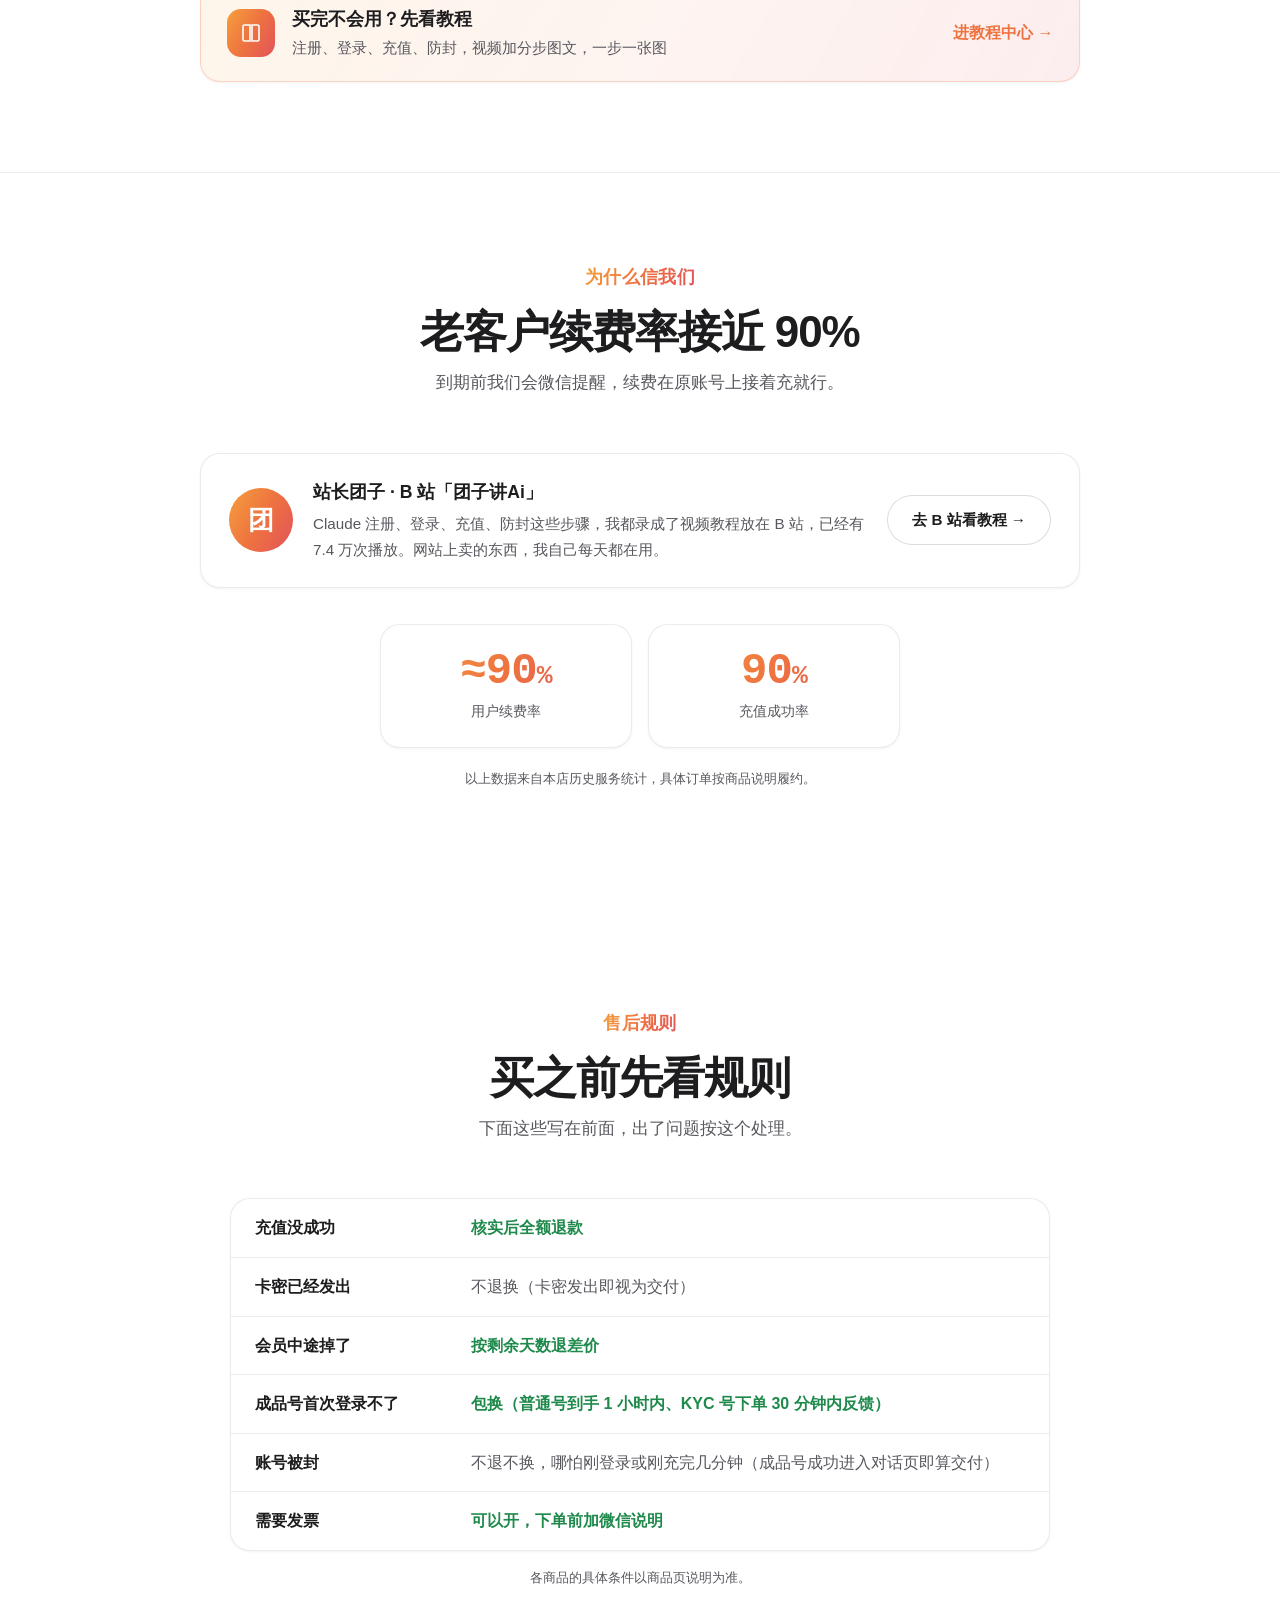
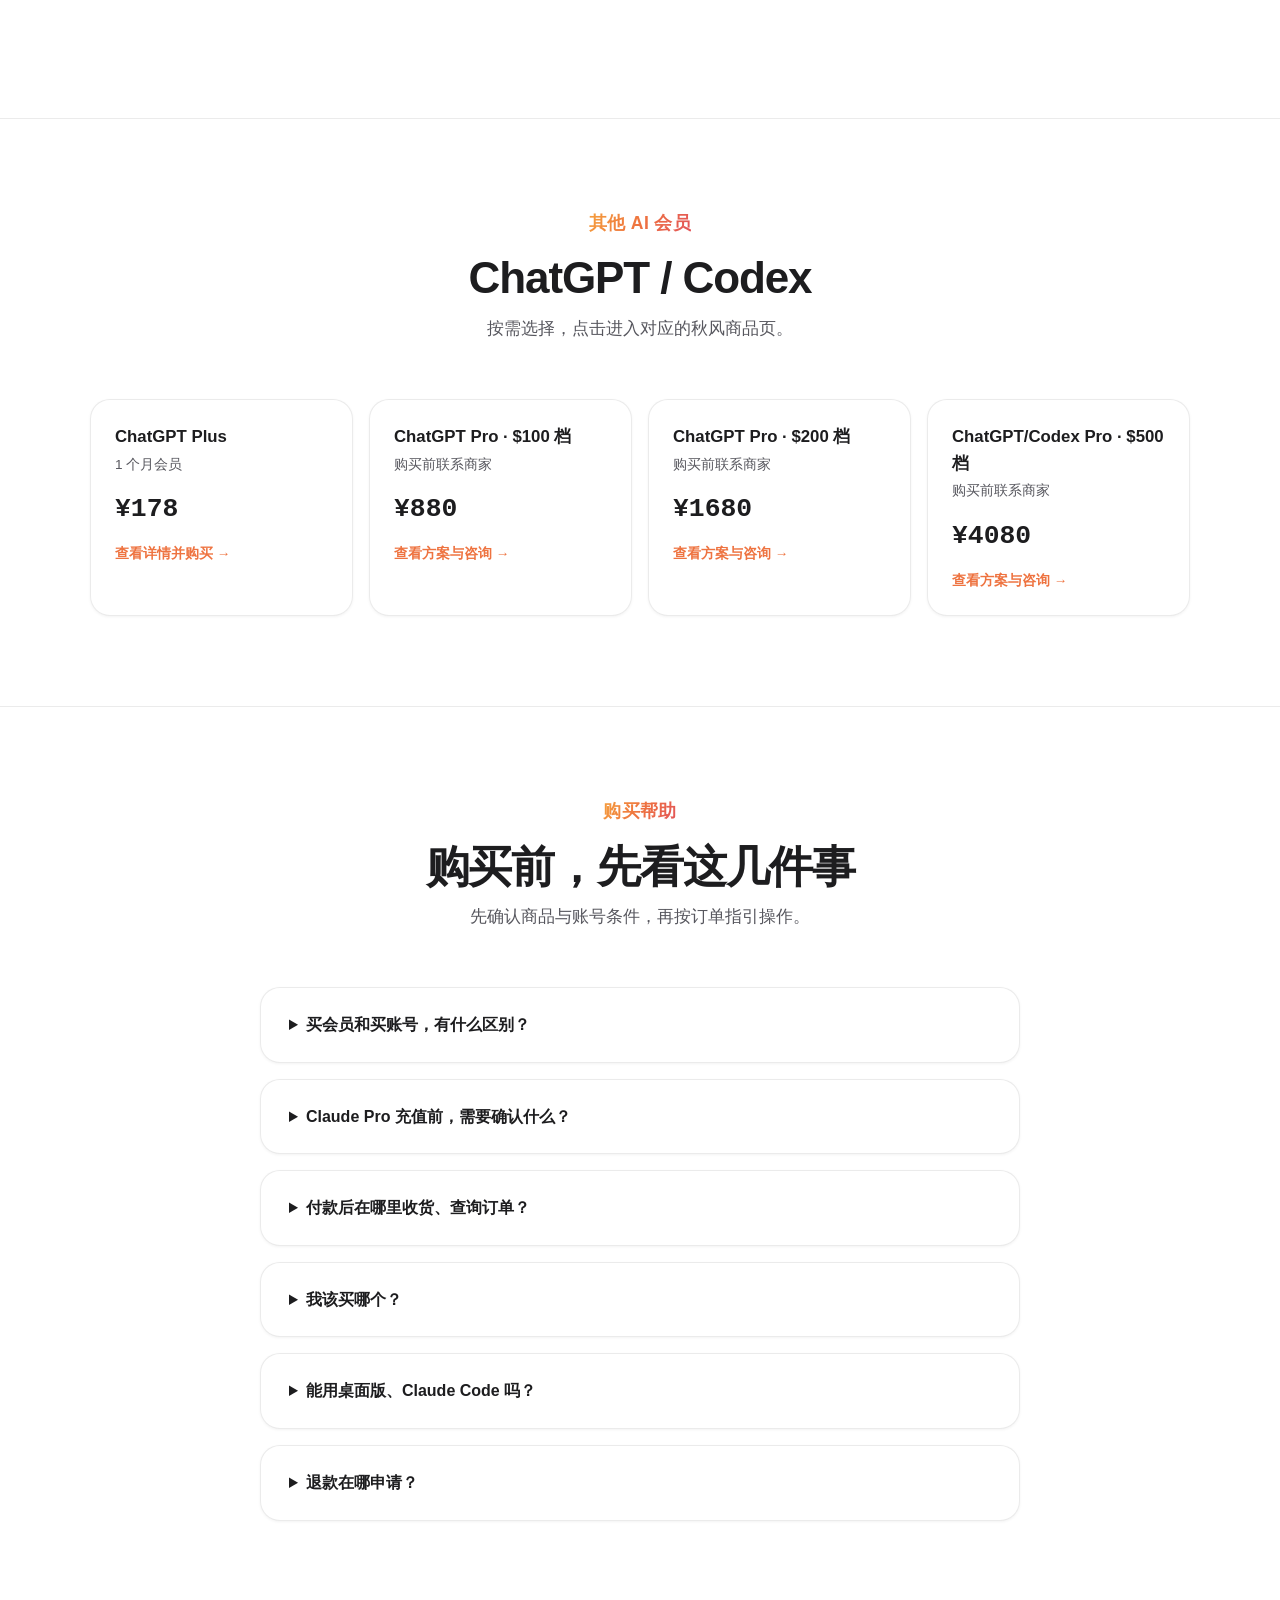
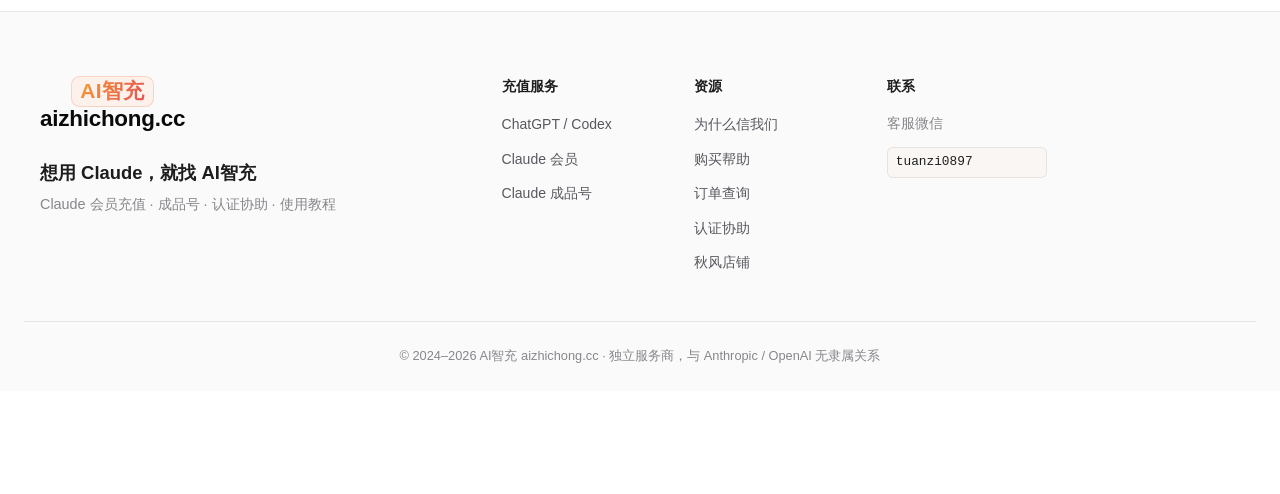
==== commit 6565cc77: "上线 Claude 从零到一教程：11 步路线、注册 V5、步骤内视频与收藏微信入口" ====
--- a/index.html
+++ b/index.html
@@ -8,7 +8,7 @@
       gtag('js', new Date());
       gtag('config', 'G-NEC42D9JMV');
     </script>
-</head><body><nav class="nav-main" aria-label="主导航">
+<link rel="stylesheet" href="site-keep.css?v=20261105-release1"></head><body><nav class="nav-main" aria-label="主导航">
         <div class="nav-inner">
             <a href="./" class="nav-logo" aria-label="首页">
                 <span class="nav-logo-text">
@@ -173,6 +173,4 @@
                 <p>© 2024–2026 AI智充 aizhichong.cc · 独立服务商，与 Anthropic / OpenAI 无隶属关系</p>
             </div>
         </div>
-    </footer><button onclick="copyWechat()" class="floating-cs" title="点击复制客服微信" aria-label="联系客服">
-        <svg viewBox="0 0 24 24" fill="none" aria-hidden="true"><path d="M21 11.5C21 16.7467 16.7467 21 11.5 21C9.97056 21 8.52604 20.6395 7.24676 20.0006L3 21L4.0119 16.7868C3.36178 15.5037 3 14.0461 3 12.5C3 7.25329 7.25329 3 12.5 3C13.5 3 14.5 3.2 15.5 3.5" stroke="currentColor" stroke-width="1.6" stroke-linecap="round" stroke-linejoin="round"></path><circle cx="9" cy="12" r="1" fill="currentColor"></circle><circle cx="13" cy="12" r="1" fill="currentColor"></circle></svg>
-    </button><script src="site.js?v=20261019-claude-v2"></script></body></html>+    </footer><script src="site.js?v=20261019-claude-v2"></script><script src="site-keep.js?v=20261105-release1"></script></body></html>
--- a/site-keep.css
+++ b/site-keep.css
@@ -0,0 +1,2 @@
+/* Shared local-demo bookmark and contact controls. */
+.az-keep{position:fixed;right:24px;bottom:24px;z-index:80;width:300px;max-width:calc(100vw - 32px);font-family:inherit;color:#1d1d1f;line-height:1.5}.az-keep *{box-sizing:border-box}.az-keep [hidden]{display:none!important}.az-keep button{font:inherit;cursor:pointer;touch-action:manipulation}.az-keep button:focus-visible{outline:3px solid #c15e30;outline-offset:3px}.az-keep-card{position:relative;background:#fff;border:1px solid #eee1d7;border-radius:18px;box-shadow:0 12px 42px #47200d20;padding:22px;margin-bottom:12px}.az-keep-heading{display:flex;gap:12px;align-items:center;padding-right:16px}.az-keep-star{display:grid;place-items:center;flex:none;width:38px;height:38px;border-radius:50%;background:#fff3eb;color:#d46737;font-size:26px}.az-keep-title{font-size:17px;font-weight:750;margin:0}.az-keep-desc{font-size:13px;color:#6d6864;margin:12px 0 16px}.az-keep-close{position:absolute;right:6px;top:6px;width:32px;height:32px;border:0;background:transparent;font-size:22px!important;color:#86868b;border-radius:50%}.az-keep-primary{border:0;border-radius:10px;padding:10px 14px;background:linear-gradient(120deg,#f5a03c,#ee7340,#e2525a);color:#fff;width:100%;font-weight:700!important;min-height:44px}.az-keep-help{background:#fff7f0;padding:12px;border-radius:10px;font-size:13px;margin:12px 0 0;line-height:1.8}.az-keep-help p{margin:0}.az-keep-help small{display:block;color:#75665b;margin-top:6px}.az-keep-bar{display:flex;gap:8px;align-items:stretch}.az-keep-reopen{border:1px solid #e7d8cc;border-radius:12px;background:white;color:#ae592d;padding:10px 12px;min-height:48px;font-size:13px!important}.az-keep-contact{flex:1;border:0;border-radius:14px;padding:12px 15px;text-align:left;background:linear-gradient(120deg,#ef943c,#e36a4f);color:white;box-shadow:0 6px 20px #ad4a1720}.az-keep-contact strong{font-size:15px;display:block}.az-keep-contact span{font-size:12px;display:block;margin-top:2px}.az-keep-status{font-size:12px;background:#fff8f1;border:1px solid #edd8c7;border-radius:10px;padding:10px;margin-top:8px;color:#6b3f25}.az-keep-space{height:100px}@media(max-width:600px){.az-keep{right:12px;bottom:calc(12px + env(safe-area-inset-bottom));width:282px;max-width:calc(100vw - 24px)}.az-keep-card{padding:17px}.az-keep-title{font-size:16px}.az-keep-contact{padding:10px 12px}.az-keep-space{height:110px}}@media(max-height:520px){.az-keep-card{max-height:calc(100dvh - 120px);overflow:auto}}
